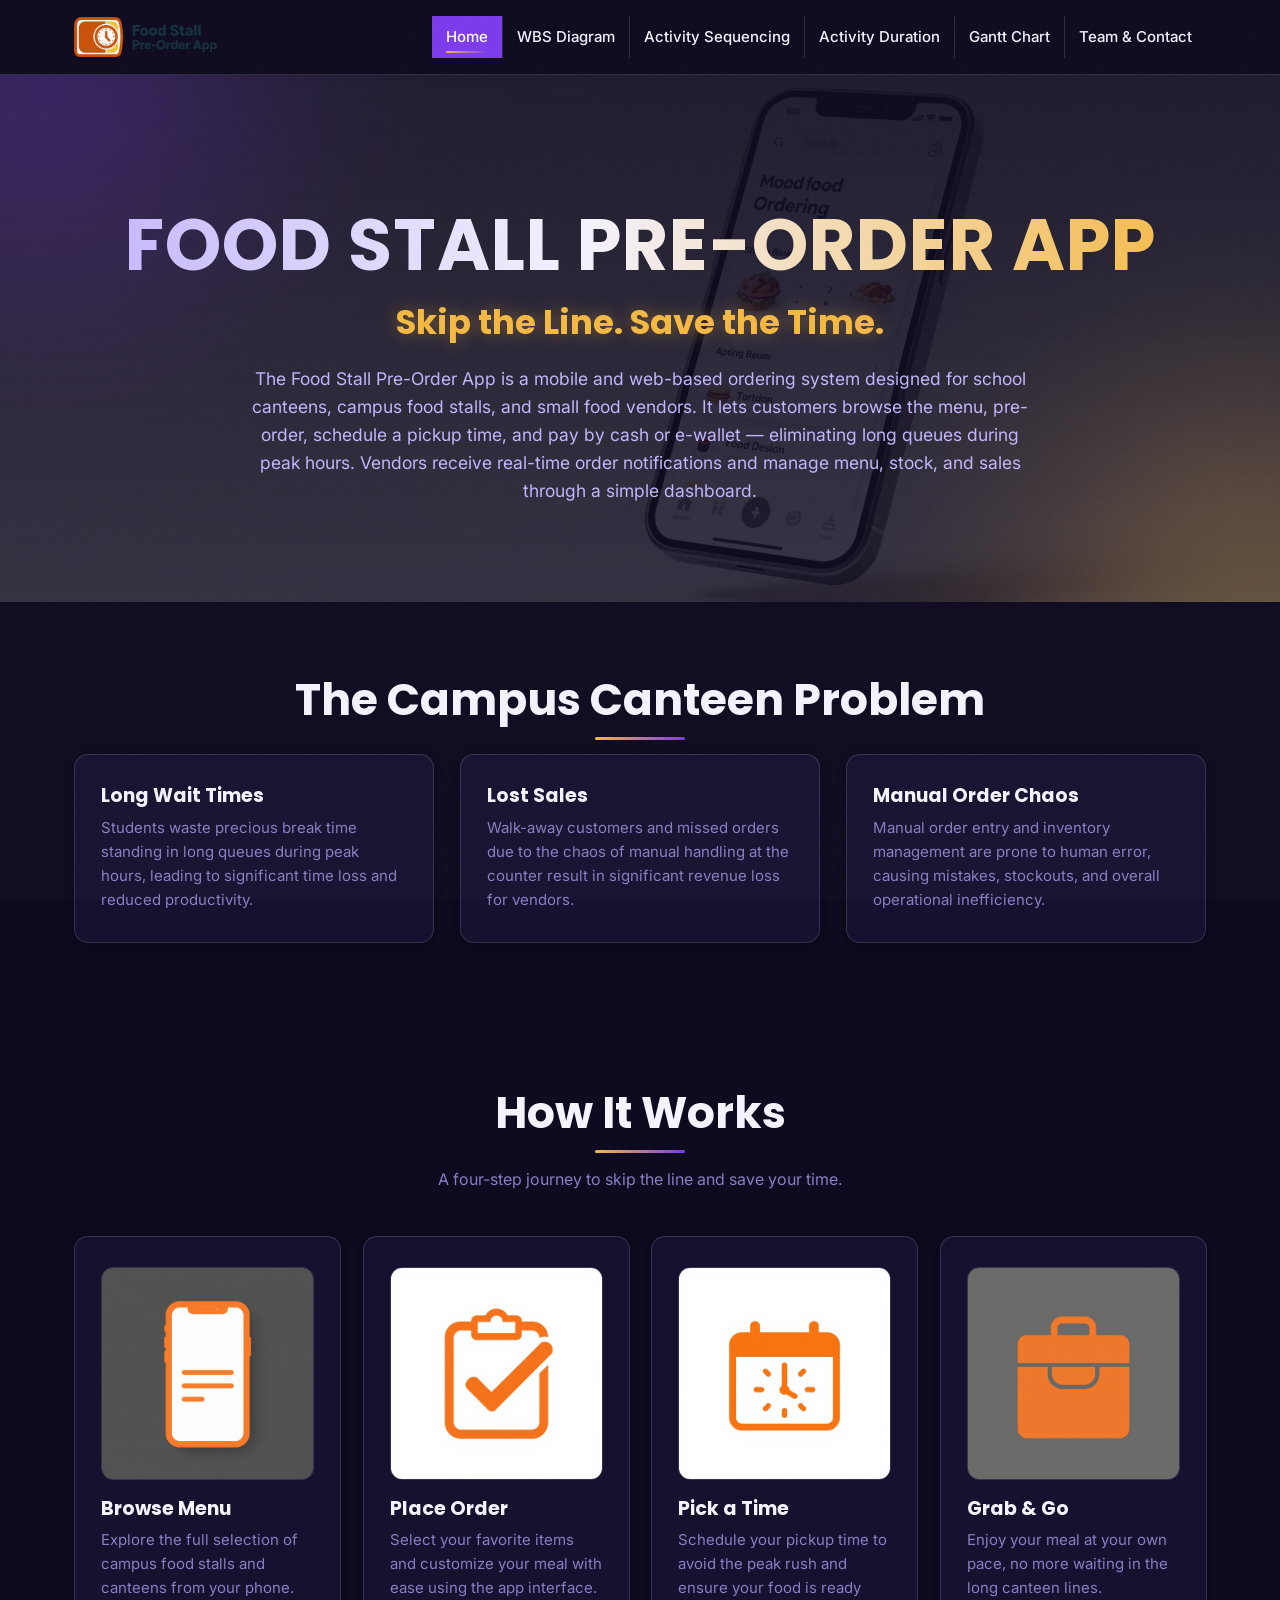
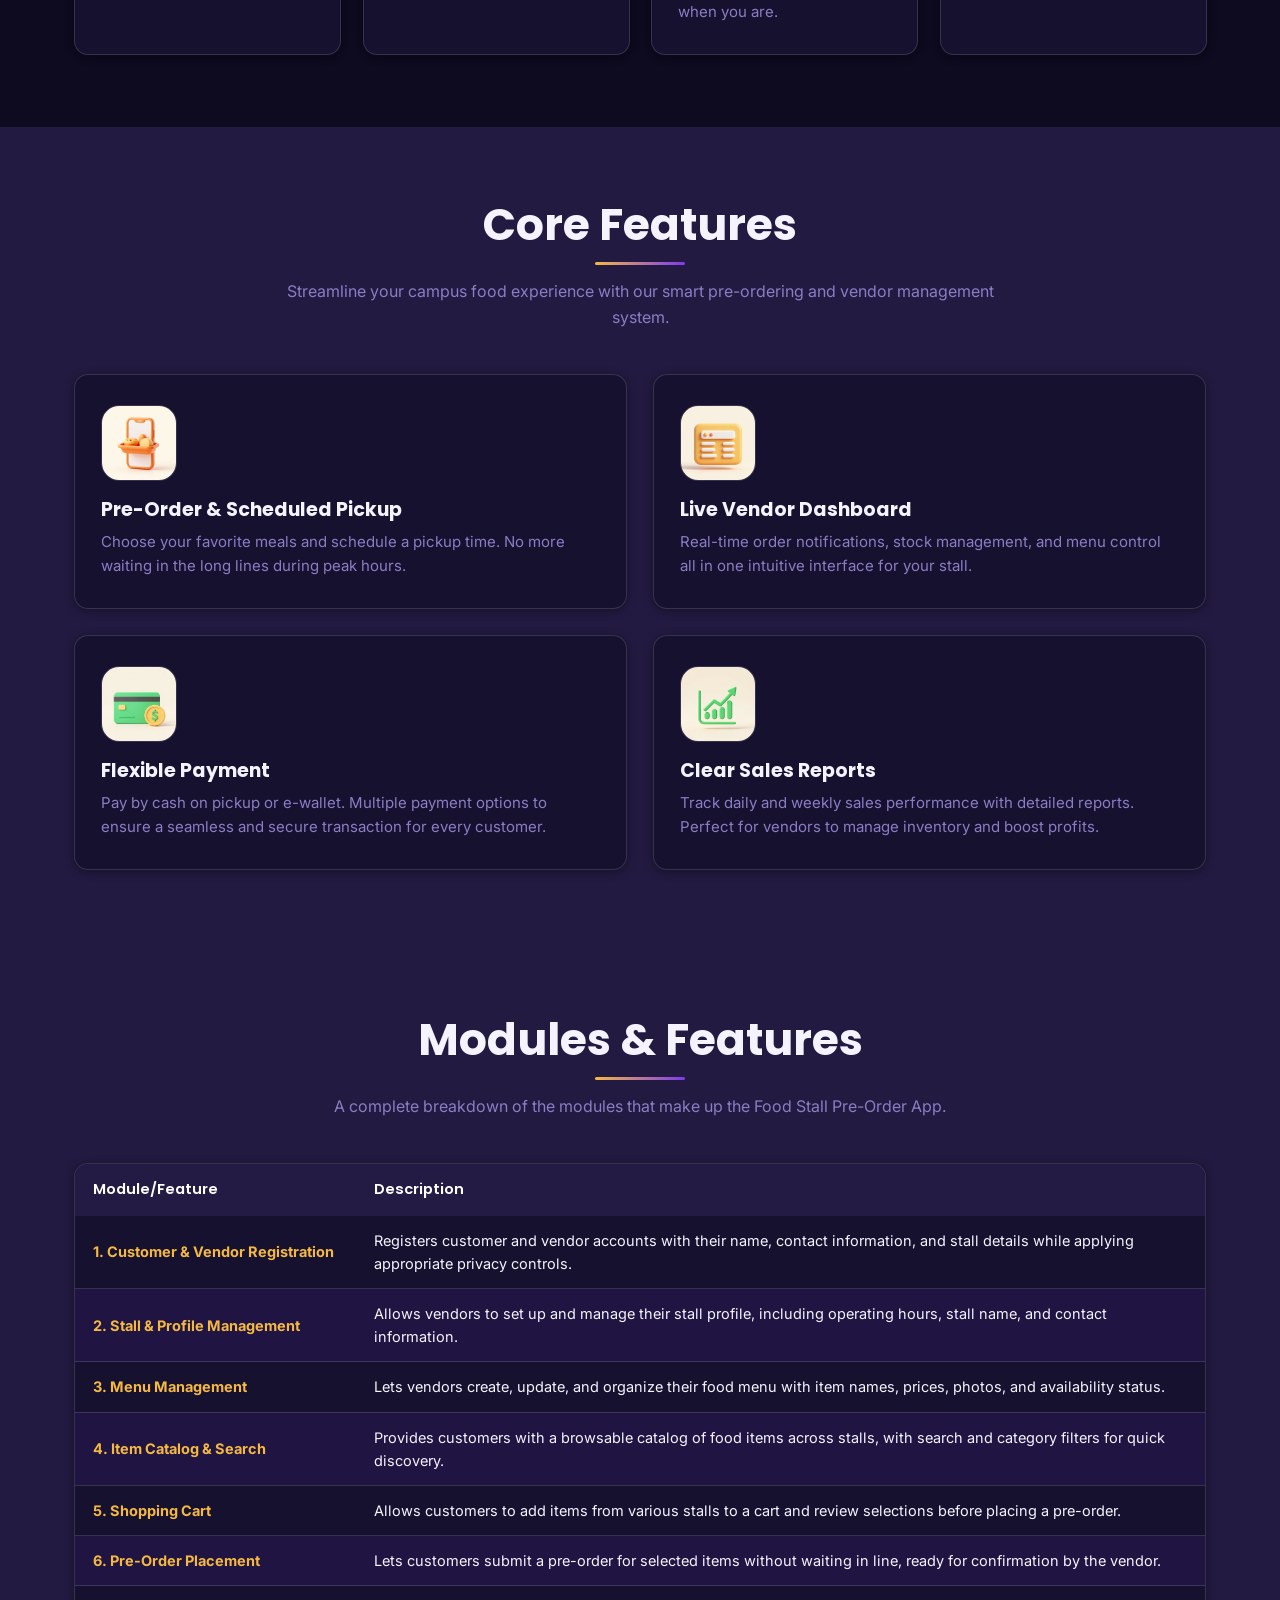
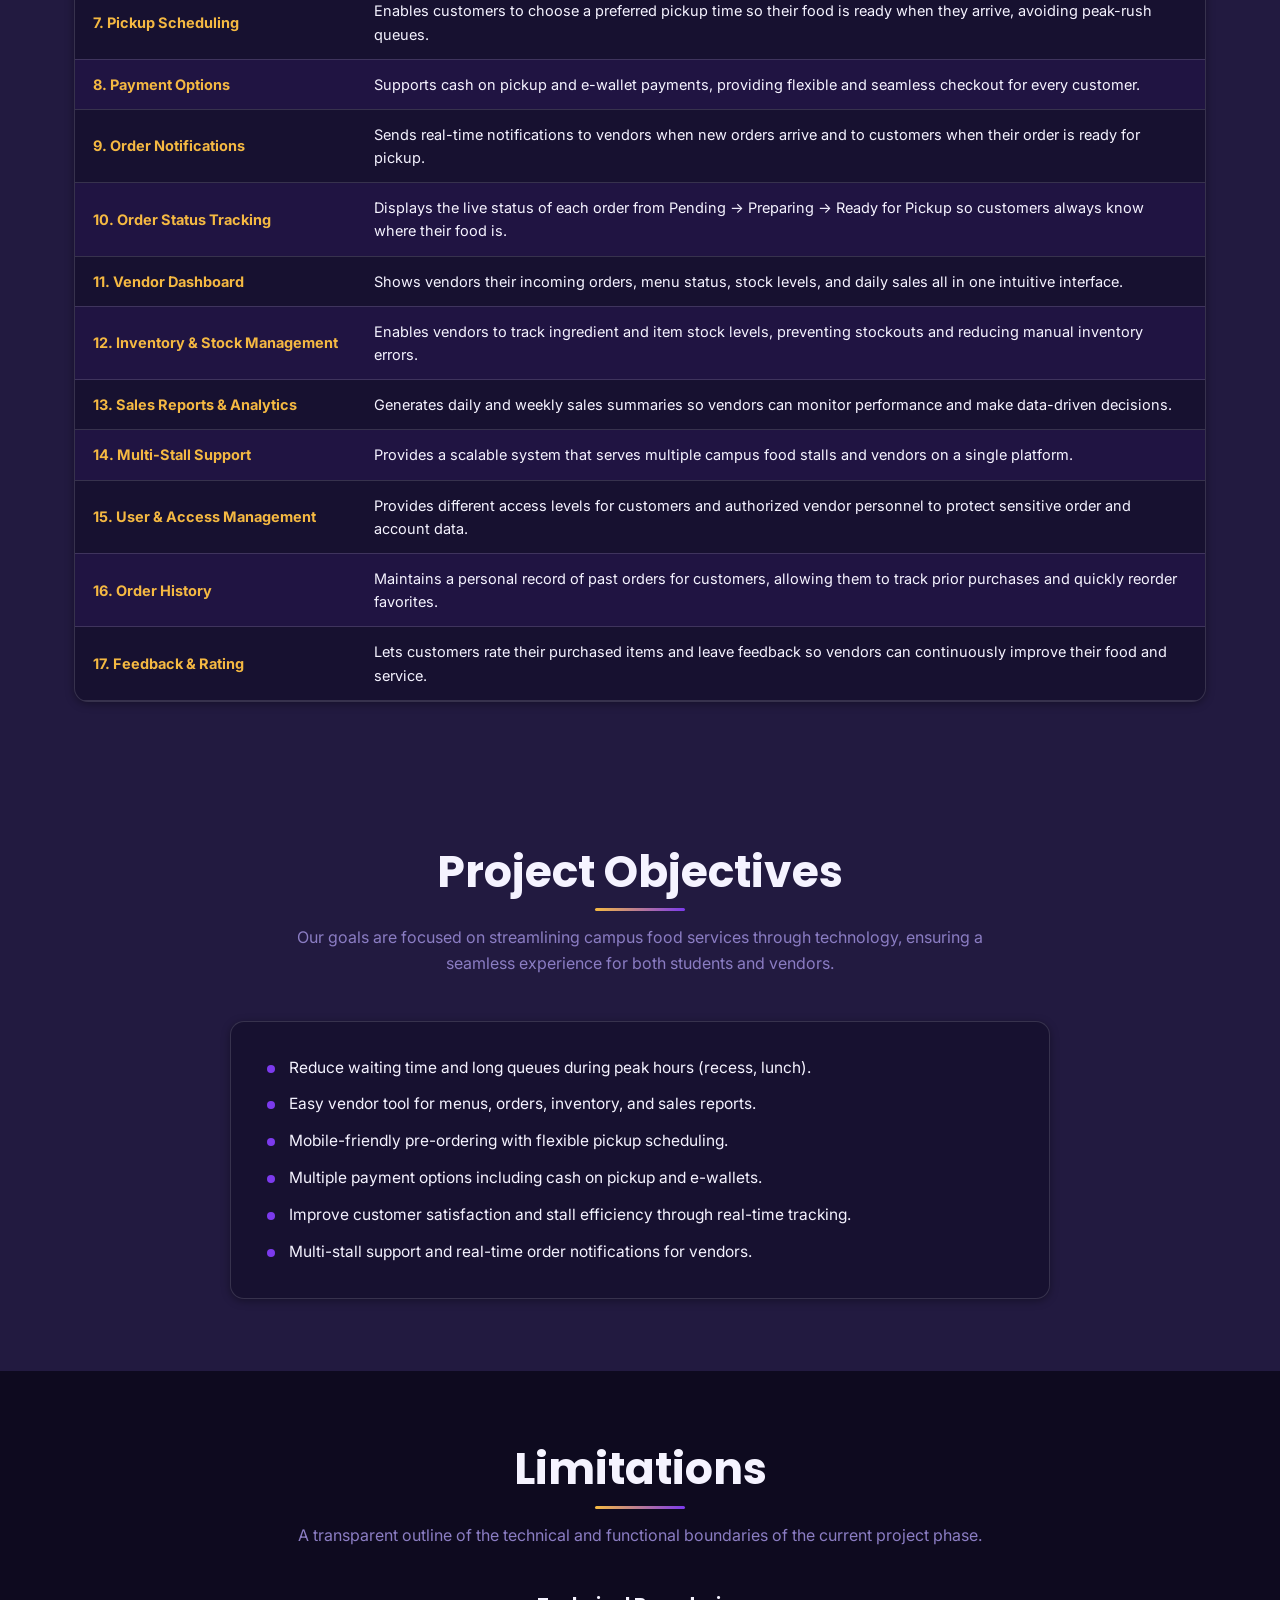
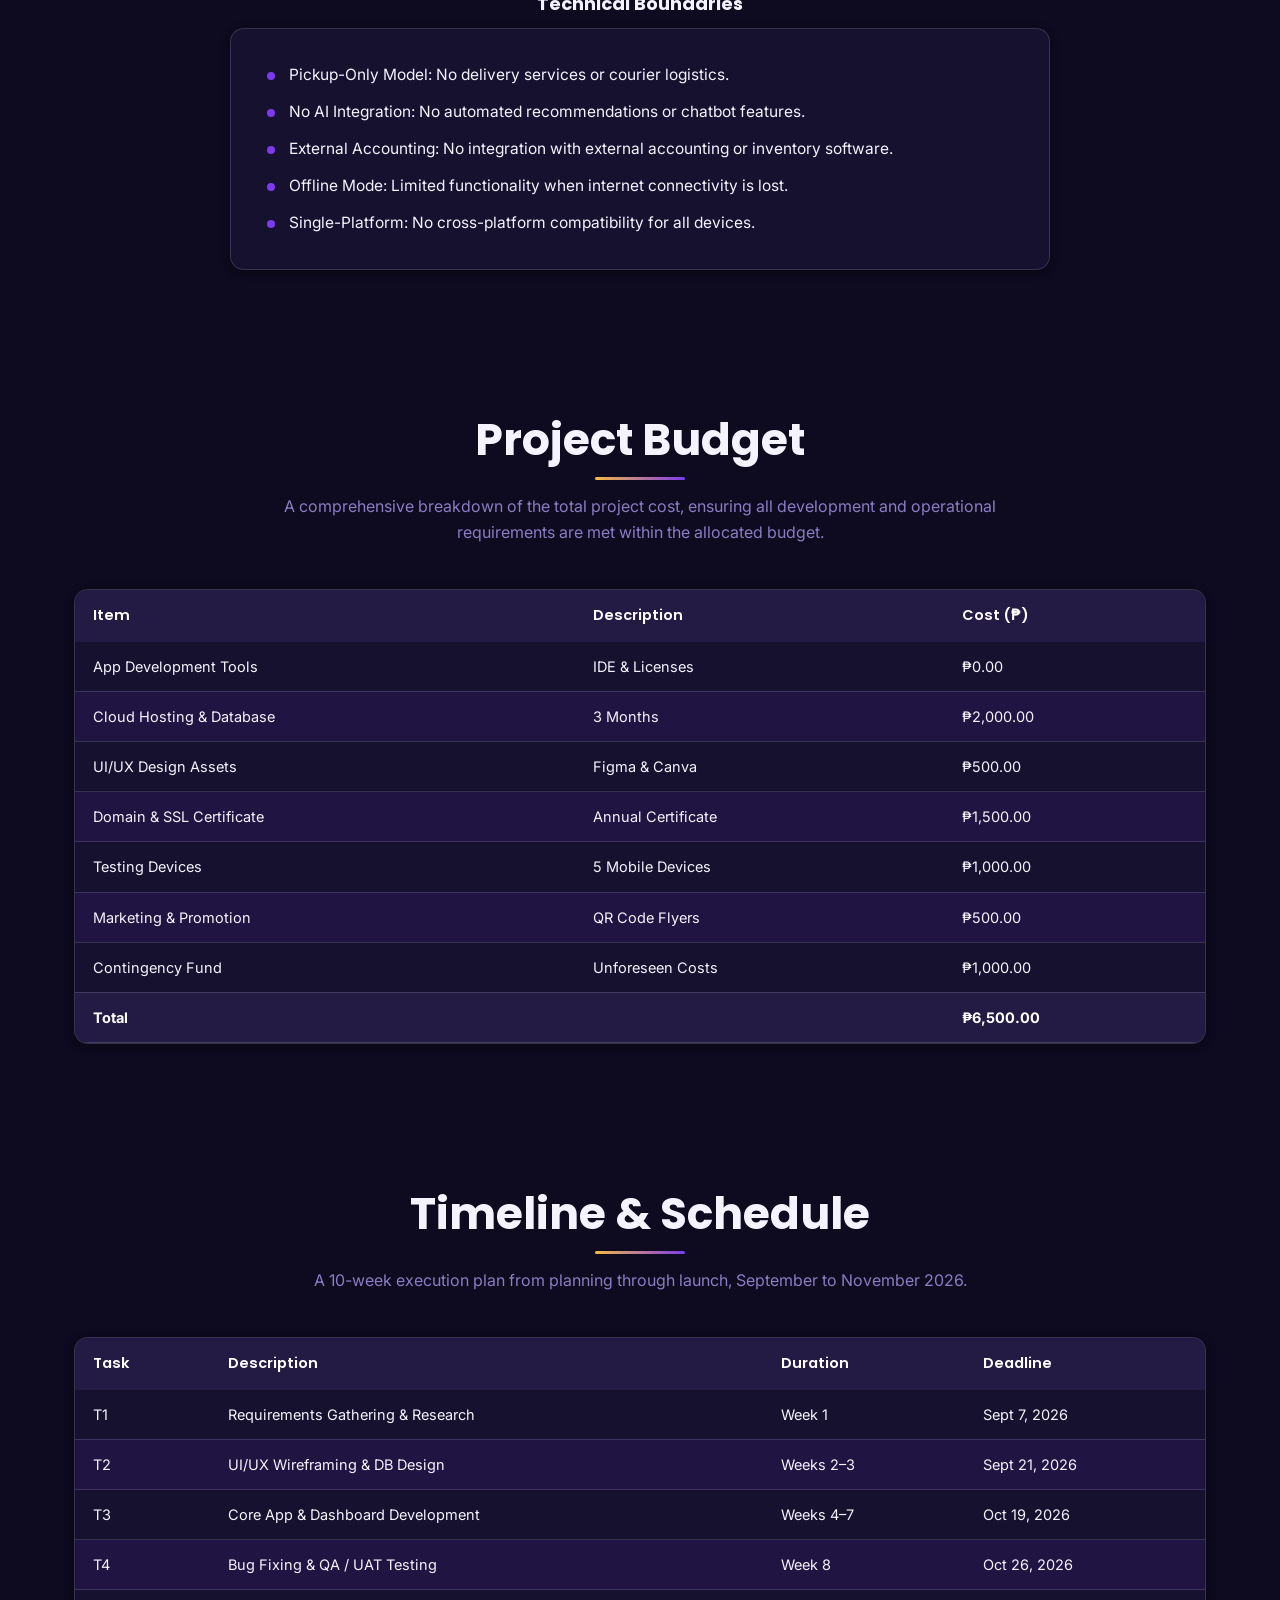
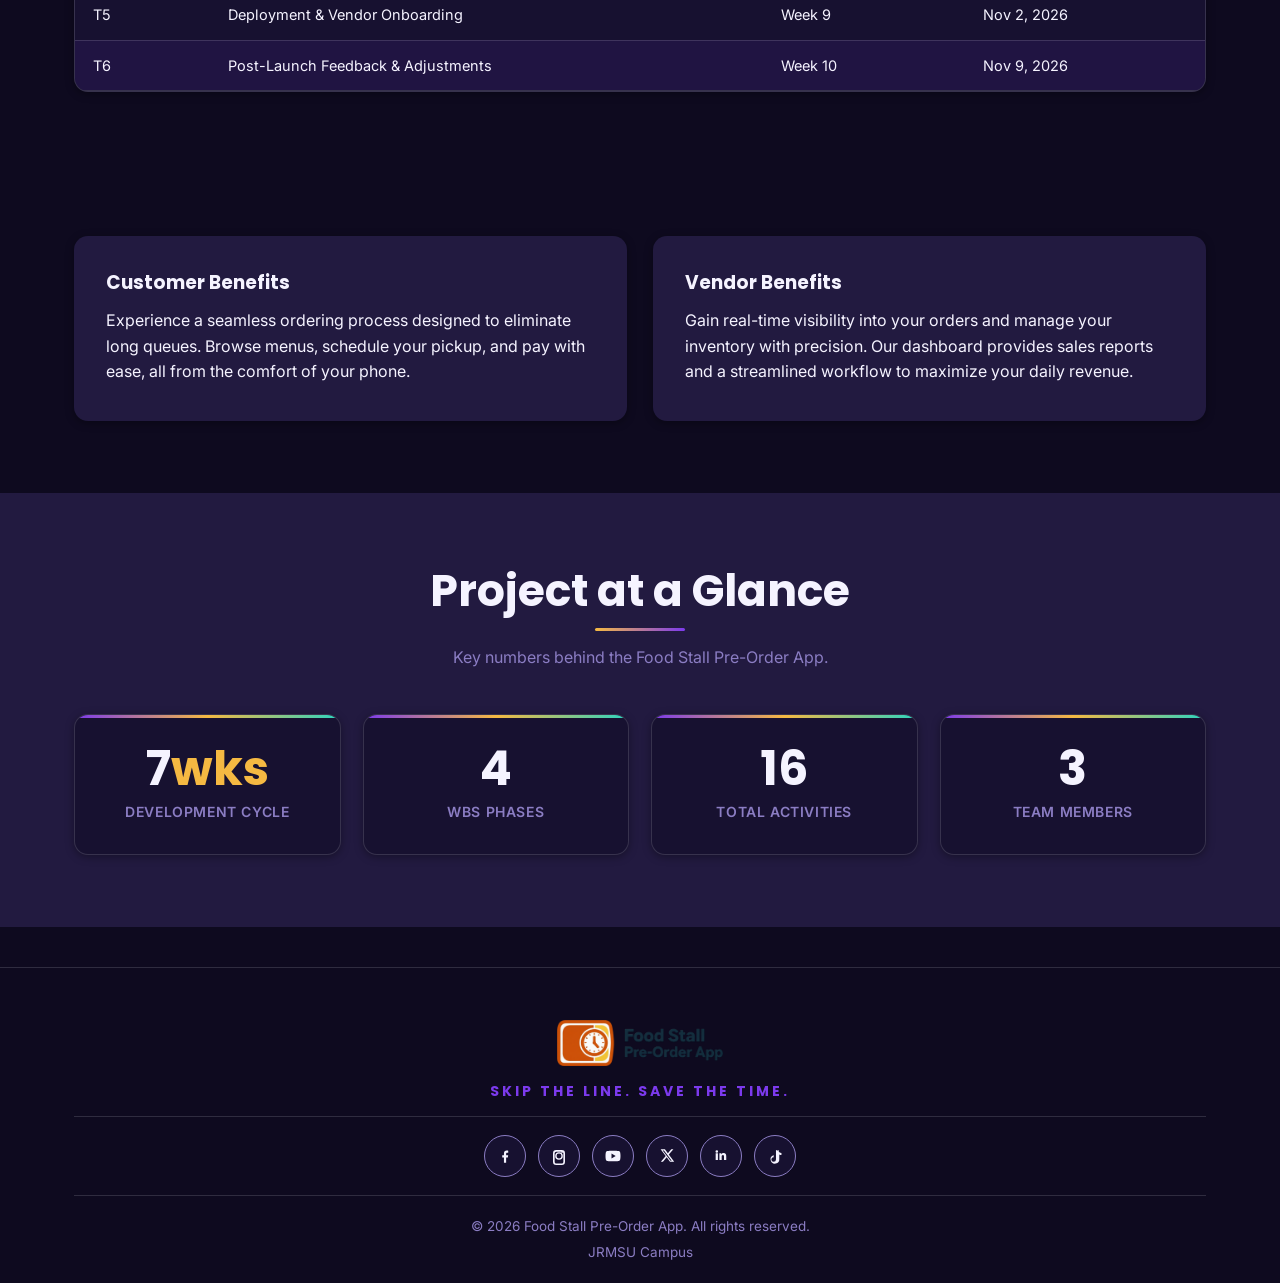
==== index.html @ ea13b5cc "Merge local and remote files" ====
<!DOCTYPE html>
<html lang="en">

<head>
  <meta charset="UTF-8" />
  <meta name="viewport" content="width=device-width, initial-scale=1.0" />
  <title>Food Stall Pre-Order App | Home</title>
  <meta name="description" content="Skip the Line. Save the Time. Campus Canteen Pre-Ordering & Management System." />
  <link rel="preconnect" href="https://fonts.googleapis.com" />
  <link rel="preconnect" href="https://fonts.gstatic.com" crossorigin />
  <link rel="stylesheet"
    href="https://fonts.googleapis.com/css2?family=Poppins:wght@600;700&family=Inter:wght@400;500;600;700&display=swap" />
  <link rel="stylesheet" href="css/style.css" />
</head>

<body data-page="home">

  <header class="site-header">
    <div class="container nav">
      <a class="brand" href="index.html">
        <img class="brand-logo" src="img/logo.png" alt="Food Stall Pre-Order App" />
      </a>
      <button class="nav-toggle" aria-label="Toggle menu" aria-expanded="false">☰</button>
      <nav class="nav-menu">
        <a href="index.html" data-nav="home">Home</a>
        <a href="wbs-diagram.html" data-nav="wbs">WBS Diagram</a>
        <a href="activity-sequencing.html" data-nav="sequencing">Activity Sequencing</a>
        <a href="activity-duration.html" data-nav="duration">Activity Duration</a>
        <a href="gantt-chart.html" data-nav="gantt">Gantt Chart</a>
        <a href="team-contact.html" data-nav="team">Team &amp; Contact</a>
      </nav>
    </div>
  </header>

  <main>
    <!-- HERO -->
    <section class="hero">
      <div class="container">
        <h1>Food Stall Pre-Order App</h1>
        <h5 class="tagline">Skip the Line. Save the Time.</h5>
        <p class="sub">
          The Food Stall Pre-Order App is a mobile and web-based ordering system designed for
          school canteens, campus food stalls, and small food vendors. It lets
          customers browse the menu, pre-order, schedule a pickup time, and pay
          by cash or e-wallet — eliminating long queues during peak hours.
          Vendors receive real-time order notifications and manage menu, stock,
          and sales through a simple dashboard.
        </p>
      </div>
    </section>

    <!-- PROBLEM -->
    <section class="section">
      <div class="container">
        <h2 class="section-title text-center">The Campus Canteen Problem</h2>
        <div class="grid-3">
          <article class="card">
            <h5>Long Wait Times</h5>
            <p>Students waste precious break time standing in long queues during peak hours, leading to significant time
              loss and reduced productivity.</p>
          </article>
          <article class="card">
            <h5>Lost Sales</h5>
            <p>Walk-away customers and missed orders due to the chaos of manual handling at the counter result in
              significant revenue loss for vendors.</p>
          </article>
          <article class="card">
            <h5>Manual Order Chaos</h5>
            <p>Manual order entry and inventory management are prone to human error, causing mistakes, stockouts, and
              overall operational inefficiency.</p>
          </article>
        </div>
      </div>
    </section>

    <!-- HOW IT WORKS -->
    <section class="section">
      <div class="container">
        <h2 class="section-title text-center">How It Works</h2>
        <p class="section-sub text-center">A four-step journey to skip the line and save your time.</p>
        <div class="grid-4">
          <article class="card">
            <img class="card-img" src="img/step-browse-menu.jpg" alt="Browse the campus menu on your phone" />
            <h5>Browse Menu</h5>
            <p>Explore the full selection of campus food stalls and canteens from your phone.</p>
          </article>
          <article class="card">
            <img class="card-img" src="img/step-place-order.jpg" alt="Place your pre-order" />
            <h5>Place Order</h5>
            <p>Select your favorite items and customize your meal with ease using the app interface.</p>
          </article>
          <article class="card">
            <img class="card-img" src="img/step-pick-time.jpg" alt="Pick a pickup time" />
            <h5>Pick a Time</h5>
            <p>Schedule your pickup time to avoid the peak rush and ensure your food is ready when you are.</p>
          </article>
          <article class="card">
            <img class="card-img" src="img/step-grab-go.jpg" alt="Grab and go" />
            <h5>Grab &amp; Go</h5>
            <p>Enjoy your meal at your own pace, no more waiting in the long canteen lines.</p>
          </article>
        </div>
      </div>
    </section>

    <!-- FEATURES -->
    <section class="section section-alt">
      <div class="container">
        <h2 class="section-title text-center">Core Features</h2>
        <p class="section-sub text-center">Streamline your campus food experience with our smart pre-ordering and vendor
          management system.</p>
        <div class="grid-2">
          <article class="card">
            <img class="feature-icon" src="img/feat-preorder.jpg" alt="Pre-order and scheduled pickup" />
            <h5>Pre-Order &amp; Scheduled Pickup</h5>
            <p>Choose your favorite meals and schedule a pickup time. No more waiting in the long lines during peak
              hours.</p>
          </article>
          <article class="card">
            <img class="feature-icon" src="img/feat-dashboard.jpg" alt="Live vendor dashboard" />
            <h5>Live Vendor Dashboard</h5>
            <p>Real-time order notifications, stock management, and menu control all in one intuitive interface for your
              stall.</p>
          </article>
          <article class="card">
            <img class="feature-icon" src="img/feat-payment.jpg" alt="Flexible payment options" />
            <h5>Flexible Payment</h5>
            <p>Pay by cash on pickup or e-wallet. Multiple payment options to ensure a seamless and secure transaction
              for every customer.</p>
          </article>
          <article class="card">
            <img class="feature-icon" src="img/feat-reports.jpg" alt="Clear sales reports" />
            <h5>Clear Sales Reports</h5>
            <p>Track daily and weekly sales performance with detailed reports. Perfect for vendors to manage inventory
              and boost profits.</p>
          </article>
        </div>
      </div>
    </section>

    <!-- MODULES & FEATURES -->
    <section class="section section-alt">
      <div class="container">
        <div class="text-center">
          <h2 class="section-title">Modules &amp; Features</h2>
          <p class="section-sub">A complete breakdown of the modules that make up the Food Stall Pre-Order App.</p>
        </div>
        <div class="table-wrap">
          <table>
            <thead>
              <tr>
                <th style="width:240px;">Module/Feature</th>
                <th>Description</th>
              </tr>
            </thead>
            <tbody>
              <tr>
                <td class="num">1. Customer &amp; Vendor Registration</td>
                <td>Registers customer and vendor accounts with their name, contact information, and stall details while
                  applying appropriate privacy controls.</td>
              </tr>
              <tr>
                <td class="num">2. Stall &amp; Profile Management</td>
                <td>Allows vendors to set up and manage their stall profile, including operating hours, stall name, and
                  contact information.</td>
              </tr>
              <tr>
                <td class="num">3. Menu Management</td>
                <td>Lets vendors create, update, and organize their food menu with item names, prices, photos, and
                  availability status.</td>
              </tr>
              <tr>
                <td class="num">4. Item Catalog &amp; Search</td>
                <td>Provides customers with a browsable catalog of food items across stalls, with search and category
                  filters for quick discovery.</td>
              </tr>
              <tr>
                <td class="num">5. Shopping Cart</td>
                <td>Allows customers to add items from various stalls to a cart and review selections before placing a
                  pre-order.</td>
              </tr>
              <tr>
                <td class="num">6. Pre-Order Placement</td>
                <td>Lets customers submit a pre-order for selected items without waiting in line, ready for confirmation
                  by the vendor.</td>
              </tr>
              <tr>
                <td class="num">7. Pickup Scheduling</td>
                <td>Enables customers to choose a preferred pickup time so their food is ready when they arrive,
                  avoiding peak-rush queues.</td>
              </tr>
              <tr>
                <td class="num">8. Payment Options</td>
                <td>Supports cash on pickup and e-wallet payments, providing flexible and seamless checkout for every
                  customer.</td>
              </tr>
              <tr>
                <td class="num">9. Order Notifications</td>
                <td>Sends real-time notifications to vendors when new orders arrive and to customers when their order is
                  ready for pickup.</td>
              </tr>
              <tr>
                <td class="num">10. Order Status Tracking</td>
                <td>Displays the live status of each order from Pending → Preparing → Ready for Pickup so customers
                  always know where their food is.</td>
              </tr>
              <tr>
                <td class="num">11. Vendor Dashboard</td>
                <td>Shows vendors their incoming orders, menu status, stock levels, and daily sales all in one intuitive
                  interface.</td>
              </tr>
              <tr>
                <td class="num">12. Inventory &amp; Stock Management</td>
                <td>Enables vendors to track ingredient and item stock levels, preventing stockouts and reducing manual
                  inventory errors.</td>
              </tr>
              <tr>
                <td class="num">13. Sales Reports &amp; Analytics</td>
                <td>Generates daily and weekly sales summaries so vendors can monitor performance and make data-driven
                  decisions.</td>
              </tr>
              <tr>
                <td class="num">14. Multi-Stall Support</td>
                <td>Provides a scalable system that serves multiple campus food stalls and vendors on a single platform.
                </td>
              </tr>
              <tr>
                <td class="num">15. User &amp; Access Management</td>
                <td>Provides different access levels for customers and authorized vendor personnel to protect sensitive
                  order and account data.</td>
              </tr>
              <tr>
                <td class="num">16. Order History</td>
                <td>Maintains a personal record of past orders for customers, allowing them to track prior purchases and
                  quickly reorder favorites.</td>
              </tr>
              <tr>
                <td class="num">17. Feedback &amp; Rating</td>
                <td>Lets customers rate their purchased items and leave feedback so vendors can continuously improve
                  their food and service.</td>
              </tr>
            </tbody>
          </table>
        </div>
      </div>
    </section>

    <!-- PROJECT OBJECTIVES -->
    <section class="section section-alt">
      <div class="container">
        <div class="text-center">
          <h2 class="section-title">Project Objectives</h2>
          <p class="section-sub">Our goals are focused on streamlining campus food services through technology, ensuring
            a seamless experience for both students and vendors.</p>
        </div>
        <div class="list-wrap">
          <div class="list-block">
            <ul>
              <li>Reduce waiting time and long queues during peak hours (recess, lunch).</li>
              <li>Easy vendor tool for menus, orders, inventory, and sales reports.</li>
              <li>Mobile-friendly pre-ordering with flexible pickup scheduling.</li>
              <li>Multiple payment options including cash on pickup and e-wallets.</li>
              <li>Improve customer satisfaction and stall efficiency through real-time tracking.</li>
              <li>Multi-stall support and real-time order notifications for vendors.</li>
            </ul>
          </div>
        </div>
      </div>
    </section>

    <!-- LIMITATIONS -->
    <section class="section">
      <div class="container text-center">
        <h2 class="section-title">Limitations</h2>
        <p class="section-sub">A transparent outline of the technical and functional boundaries of the current project
          phase.</p>
      </div>
      <div class="container">
        <h5 class="text-center section-label">Technical Boundaries</h5>
        <div class="list-wrap">
          <div class="list-block">
            <ul>
              <li>Pickup-Only Model: No delivery services or courier logistics.</li>
              <li>No AI Integration: No automated recommendations or chatbot features.</li>
              <li>External Accounting: No integration with external accounting or inventory software.</li>
              <li>Offline Mode: Limited functionality when internet connectivity is lost.</li>
              <li>Single-Platform: No cross-platform compatibility for all devices.</li>
            </ul>
          </div>
        </div>
      </div>
    </section>

    <!-- PROJECT BUDGET -->
    <section class="section">
      <div class="container">
        <div class="text-center">
          <h2 class="section-title">Project Budget</h2>
          <p class="section-sub">A comprehensive breakdown of the total project cost, ensuring all development and
            operational requirements are met within the allocated budget.</p>
        </div>
        <div class="table-wrap">
          <table>
            <thead>
              <tr>
                <th>Item</th>
                <th>Description</th>
                <th>Cost (₱)</th>
              </tr>
            </thead>
            <tbody>
              <tr>
                <td>App Development Tools</td>
                <td>IDE &amp; Licenses</td>
                <td>₱0.00</td>
              </tr>
              <tr>
                <td>Cloud Hosting &amp; Database</td>
                <td>3 Months</td>
                <td>₱2,000.00</td>
              </tr>
              <tr>
                <td>UI/UX Design Assets</td>
                <td>Figma &amp; Canva</td>
                <td>₱500.00</td>
              </tr>
              <tr>
                <td>Domain &amp; SSL Certificate</td>
                <td>Annual Certificate</td>
                <td>₱1,500.00</td>
              </tr>
              <tr>
                <td>Testing Devices</td>
                <td>5 Mobile Devices</td>
                <td>₱1,000.00</td>
              </tr>
              <tr>
                <td>Marketing &amp; Promotion</td>
                <td>QR Code Flyers</td>
                <td>₱500.00</td>
              </tr>
              <tr>
                <td>Contingency Fund</td>
                <td>Unforeseen Costs</td>
                <td>₱1,000.00</td>
              </tr>
              <tr class="total-row">
                <td>Total</td>
                <td></td>
                <td>₱6,500.00</td>
              </tr>
            </tbody>
          </table>
        </div>
      </div>
    </section>

    <!-- TIMELINE & SCHEDULE -->
    <section class="section">
      <div class="container">
        <div class="text-center">
          <h2 class="section-title">Timeline &amp; Schedule</h2>
          <p class="section-sub">A 10-week execution plan from planning through launch, September to November 2026.</p>
        </div>
        <div class="table-wrap">
          <table>
            <thead>
              <tr>
                <th>Task</th>
                <th>Description</th>
                <th>Duration</th>
                <th>Deadline</th>
              </tr>
            </thead>
            <tbody>
              <tr>
                <td>T1</td>
                <td>Requirements Gathering &amp; Research</td>
                <td>Week 1</td>
                <td>Sept 7, 2026</td>
              </tr>
              <tr>
                <td>T2</td>
                <td>UI/UX Wireframing &amp; DB Design</td>
                <td>Weeks 2–3</td>
                <td>Sept 21, 2026</td>
              </tr>
              <tr>
                <td>T3</td>
                <td>Core App &amp; Dashboard Development</td>
                <td>Weeks 4–7</td>
                <td>Oct 19, 2026</td>
              </tr>
              <tr>
                <td>T4</td>
                <td>Bug Fixing &amp; QA / UAT Testing</td>
                <td>Week 8</td>
                <td>Oct 26, 2026</td>
              </tr>
              <tr>
                <td>T5</td>
                <td>Deployment &amp; Vendor Onboarding</td>
                <td>Week 9</td>
                <td>Nov 2, 2026</td>
              </tr>
              <tr>
                <td>T6</td>
                <td>Post-Launch Feedback &amp; Adjustments</td>
                <td>Week 10</td>
                <td>Nov 9, 2026</td>
              </tr>
            </tbody>
          </table>
        </div>
      </div>
    </section>

    <!-- BENEFITS -->
    <section class="section">
      <div class="container">
        <div class="grid-2">
          <div class="benefit-box">
            <h3>Customer Benefits</h3>
            <p>Experience a seamless ordering process designed to eliminate long queues. Browse menus, schedule your
              pickup, and pay with ease, all from the comfort of your phone.</p>
          </div>
          <div class="benefit-box">
            <h3>Vendor Benefits</h3>
            <p>Gain real-time visibility into your orders and manage your inventory with precision. Our dashboard
              provides sales reports and a streamlined workflow to maximize your daily revenue.</p>
          </div>
        </div>
      </div>
    </section>

    <!-- STATS -->
    <section class="section section-alt">
      <div class="container">
        <div class="text-center">
          <h2 class="section-title">Project at a Glance</h2>
          <p class="section-sub">Key numbers behind the Food Stall Pre-Order App.</p>
        </div>
        <div class="stats-grid">
          <div class="stat-card">
            <div class="stat-num" data-count="10" data-suffix="wks">0</div>
            <div class="stat-lbl">Development Cycle</div>
          </div>
          <div class="stat-card">
            <div class="stat-num" data-count="6" data-suffix="">0</div>
            <div class="stat-lbl">WBS Phases</div>
          </div>
          <div class="stat-card">
            <div class="stat-num" data-count="24" data-suffix="">0</div>
            <div class="stat-lbl">Total Activities</div>
          </div>
          <div class="stat-card">
            <div class="stat-num" data-count="5" data-suffix="">0</div>
            <div class="stat-lbl">Team Members</div>
          </div>
        </div>
      </div>
    </section>

  </main>

  <footer class="site-footer">
    <div class="container">
      <div class="footer-brand">
        <a class="brand" href="index.html" id="footer-app-link">
          <img class="brand-logo" src="img/logo.png" alt="Food Stall Pre-Order App" />
        </a>
      </div>
      <p class="footer-tagline">Skip the Line. Save the Time.</p>
      <div class="footer-bottom">
        <span>© <span id="year">2026</span> Food Stall Pre-Order App. All rights reserved.</span>
        <span>JRMSU Campus</span>
      </div>
    </div>
  </footer>

  <script src="js/main.js"></script>
</body>

</html>
---- css/style.css ----
/* ============================================================
   Food Stall Pre-Order App — Website Stylesheet
   Dark violet theme: deep purple-black bg · violet primary
   · gold accent · teal secondary · lavender tints
   Fonts: Poppins (headings) + Inter (body)
   ============================================================ */

:root {
  --bg: #0e0a1f;           /* deep purple-black base */
  --bg-2: #1c1536;         /* lighter purple panel / hover */
  --shade-1: #221a40;      /* section-alt / supporting panel */
  --shade-2: #8b7dc3;      /* muted lavender text */
  --ink: #c4b5fd;          /* secondary lavender text */
  --charcoal: #f5f3ff;     /* primary off-white text */
  --blue: #7c3aed;         /* violet primary / links / accents */
  --orange: #f5b942;       /* gold accent (CTAs / highlights) */
  --teal: #2dd4bf;         /* secondary accent (links / icons) */
  --white: #171130;        /* card / panel background */
  --line: rgba(245, 243, 255, 0.14);
  --shadow-sm: 0 2px 8px rgba(0, 0, 0, 0.35);
  --shadow: 0 12px 28px rgba(0, 0, 0, 0.5);
  --radius: 14px;
  --font-display: "Poppins", "Helvetica Neue", Helvetica, Arial, sans-serif;
  --font-body: "Inter", "Helvetica Neue", Helvetica, Arial, sans-serif;
}

* { box-sizing: border-box; margin: 0; padding: 0; }

html { scroll-behavior: smooth; }

body {
  font-family: var(--font-body);
  background: var(--bg);
  color: var(--ink);
  line-height: 1.6;
  font-size: 16px;
  -webkit-font-smoothing: antialiased;
}

a { text-decoration: none; color: inherit; }
ul { list-style: none; }
img { max-width: 100%; display: block; }

h1, h2, h3, h4, h5, h6 {
  font-family: var(--font-display);
  color: var(--charcoal);
  line-height: 1.2;
  font-weight: 700;
}
h5 { font-size: 18px; margin-bottom: 8px; }

.container { width: 100%; max-width: 1180px; margin: 0 auto; padding: 0 24px; }
.section { padding: 72px 0; }
.section-alt { background: var(--shade-1); }
.text-center { text-align: center; }

.overline {
  display: inline-block;
  font-size: 13px;
  font-weight: 700;
  letter-spacing: 2.5px;
  text-transform: uppercase;
  color: var(--blue);
  margin-bottom: 10px;
}

.section-title { font-size: clamp(30px, 4vw, 44px); margin-bottom: 14px; }
.section-sub { color: var(--shade-2); max-width: 720px; margin: 0 auto 44px; }

/* ============ BUTTONS ============ */
.btn {
  display: inline-block;
  padding: 13px 30px;
  border-radius: 999px;
  font-weight: 600;
  font-size: 15px;
  font-family: var(--font-body);
  background: var(--blue);
  color: #fff;
  box-shadow: 0 6px 18px rgba(124, 58, 237, 0.4);
  transition: transform 0.2s ease, box-shadow 0.2s ease, background 0.2s ease;
  cursor: pointer;
  border: none;
}
.btn:hover { transform: translateY(-2px); background: #5b21b6; }

/* ============ HEADER / NAV ============ */
.site-header {
  position: sticky;
  top: 0;
  z-index: 100;
  background: rgba(14, 10, 31, 0.92);
  backdrop-filter: blur(8px);
  border-bottom: 1px solid var(--line);
}

.nav { display: flex; align-items: center; justify-content: space-between; height: 74px; }

.brand { display: flex; align-items: center; gap: 10px; }

.brand-logo { height: 40px; width: auto; }

.nav-menu { display: flex; align-items: center; gap: 0; }
.nav-menu a {
  font-size: 15px; font-weight: 500; color: var(--charcoal);
  padding: 9px 14px;
  transition: background 0.2s ease, color 0.2s ease;
  white-space: nowrap;
}
.nav-menu a + a { border-left: 1px solid var(--line); }
.nav-menu a:hover { background: var(--bg-2); color: var(--charcoal); }
.nav-menu a.active { background: var(--blue); color: #fff; }

.nav-toggle {
  display: none; background: none; border: 1px solid var(--line);
  border-radius: 10px; width: 44px; height: 40px; cursor: pointer;
  font-size: 20px; color: var(--charcoal);
}

@media (max-width: 940px) {
  .nav-toggle { display: block; }
  .nav-menu {
    position: absolute; top: 74px; left: 0; right: 0;
    background: var(--bg); flex-direction: column; align-items: stretch;
    padding: 12px 20px 20px; border-bottom: 1px solid var(--line);
    box-shadow: 0 20px 30px rgba(0, 0, 0, 0.5);
    transform: translateY(-140%); opacity: 0; pointer-events: none;
    transition: transform 0.25s ease, opacity 0.25s ease;
  }
  .nav-menu.open { transform: translateY(0); opacity: 1; pointer-events: auto; }
  .nav-menu a { padding: 12px 14px; }
  .nav-menu a + a { border-left: none; }
}

/* ============ HERO (Home) ============ */
.hero {
  position: relative;
  padding: 120px 0 104px;
  text-align: center;
  background:
    linear-gradient(180deg, rgba(14, 10, 31, 0.93) 0%, rgba(14, 10, 31, 0.84) 100%),
    url("../img/hero.jpg") center / cover no-repeat;
}
.hero h1 {
  font-size: clamp(40px, 6.5vw, 72px);
  color: var(--charcoal);
  letter-spacing: 1px;
  margin-bottom: 14px;
  text-transform: uppercase;
}
.hero .tagline {
  font-family: var(--font-display);
  font-size: clamp(22px, 3.2vw, 34px);
  font-weight: 700;
  color: var(--orange);
  margin-bottom: 22px;
}
.hero p.sub {
  color: var(--ink);
  font-size: 17.5px;
  max-width: 780px;
  margin: 0 auto;
}
.hero-eyebrow {
  display: inline-block;
  font-size: 13.5px; font-weight: 600; letter-spacing: 2px; text-transform: uppercase;
  color: var(--orange);
  margin-bottom: 18px;
}

/* ============ CARDS / GRIDS ============ */
.grid-2 { display: grid; grid-template-columns: repeat(2, 1fr); gap: 26px; }
.grid-3 { display: grid; grid-template-columns: repeat(3, 1fr); gap: 26px; }
.grid-4 { display: grid; grid-template-columns: repeat(4, 1fr); gap: 22px; }

@media (max-width: 880px) { .grid-3, .grid-4 { grid-template-columns: repeat(2, 1fr); } }
@media (max-width: 560px) { .grid-2, .grid-3, .grid-4 { grid-template-columns: 1fr; } }

.card {
  background: var(--white);
  border: 1px solid var(--line);
  border-radius: var(--radius);
  padding: 30px 26px;
  box-shadow: var(--shadow-sm);
  transition: transform 0.2s ease, box-shadow 0.2s ease;
}
.card:hover { transform: translateY(-4px); box-shadow: var(--shadow); }
.card h3, .card h5 { font-size: 19px; margin-bottom: 8px; }
.card p { color: var(--shade-2); font-size: 15px; }

.card-img {
  width: 100%;
  aspect-ratio: 1 / 1;
  object-fit: cover;
  border-radius: 12px;
  margin-bottom: 18px;
  border: 1px solid var(--line);
}

.feature-icon {
  width: 76px; height: 76px;
  object-fit: cover;
  border-radius: 18px;
  margin-bottom: 18px;
  border: 1px solid var(--line);
}

.card-list li { padding: 4px 0; color: var(--ink); font-size: 14.5px; }

.benefit-box {
  background: var(--shade-1);
  border-radius: var(--radius);
  padding: 36px 32px;
  box-shadow: var(--shadow-sm);
}
.benefit-box h3 { margin-bottom: 14px; }
.benefit-box p { color: var(--charcoal); font-size: 16px; }

/* ============ VIOLET TIMELINE STRIP (Home) ============ */
.strip {
  background: linear-gradient(90deg, #5b21b6 0%, #7c3aed 55%, #9333ea 100%);
  color: var(--charcoal);
  padding: 64px 0;
  text-align: center;
}
.strip h4 {
  color: var(--charcoal);
  font-size: clamp(24px, 3.4vw, 34px);
  margin-bottom: 12px;
}
.strip p { color: rgba(245, 243, 255, 0.85); font-size: 17px; max-width: 640px; margin: 0 auto; }

/* ============ PAGE HERO (inner pages) ============ */
.page-hero { padding: 72px 0 64px; text-align: center; border-bottom: 1px solid var(--line); }
.page-hero h1 { font-size: clamp(32px, 5vw, 52px); color: var(--charcoal); margin-bottom: 10px; }
.page-hero .crumbs { color: var(--shade-2); font-size: 14px; letter-spacing: 0.5px; }
.page-hero .crumbs span { color: var(--blue); }

/* ============ TABLES ============ */
.table-wrap {
  overflow-x: auto; border-radius: var(--radius);
  background: var(--white); border: 1px solid var(--line);
  box-shadow: var(--shadow-sm);
}
.table-wrap table { width: 100%; min-width: 720px; border-collapse: collapse; background: transparent; font-size: 14.5px; }
.table-wrap th {
  background: #241b45; color: #fff; font-family: var(--font-display);
  font-weight: 600; text-align: left; padding: 14px 18px; white-space: nowrap;
}
.table-wrap td { padding: 13px 18px; border-bottom: 1px solid var(--line); color: var(--charcoal); }
.table-wrap tbody tr:nth-child(even) { background: rgba(124, 58, 237, 0.09); }
.table-wrap tbody tr:hover { background: var(--bg-2); }
.table-wrap .num { font-weight: 700; color: var(--orange); white-space: nowrap; }
tr.total-row td { background: #241b45; color: #fff; font-weight: 700; }

/* ============ DIAGRAM PAGES ============ */
.diagram-frame {
  background: var(--white); border: 1px solid var(--line); border-radius: var(--radius);
  padding: 20px; box-shadow: var(--shadow-sm); margin-bottom: 26px;
}
.diagram-frame img { width: 100%; height: auto; border-radius: 8px; }
.caption { color: var(--shade-2); font-size: 14px; text-align: center; font-style: italic; margin-top: 6px; }

/* ============ WBS (6-column text grid, per reference) ============ */
.wbs-title-block { text-align: center; margin-bottom: 40px; }
.wbs-title-block .eyebrow {
  display: inline-block;
  font-size: 13.5px; font-weight: 600; letter-spacing: 2.5px; text-transform: uppercase;
  color: var(--orange);
  margin-bottom: 10px;
}
.wbs-title-block .sub { color: var(--shade-2); font-size: 16px; margin-bottom: 10px; }
.wbs-title-block h2 { font-size: clamp(26px, 3.4vw, 40px); }

.wbs-grid {
  display: grid;
  grid-template-columns: repeat(6, 1fr);
  border: 1px solid var(--line);
  border-radius: var(--radius);
  overflow: hidden;
  background: var(--white);
  box-shadow: var(--shadow-sm);
}
.wbs-col {
  padding: 26px 18px;
  border-right: 1px solid var(--line);
  background: var(--white);
}
.wbs-col:last-child { border-right: none; }
.wbs-num {
  font-family: var(--font-display);
  font-weight: 700;
  font-size: 30px;
  line-height: 1;
  color: var(--orange);
  margin-bottom: 10px;
}
.wbs-col h6 {
  font-family: var(--font-display);
  font-size: 15px;
  font-weight: 700;
  color: var(--charcoal);
  margin-bottom: 12px;
  line-height: 1.35;
  min-height: 2.7em;
}
.wbs-col ul li {
  position: relative;
  font-size: 13px;
  color: var(--ink);
  padding: 5px 0 5px 16px;
  line-height: 1.45;
}
.wbs-col ul li::before {
  content: "";
  position: absolute;
  left: 0; top: 12px;
  width: 6px; height: 6px;
  border-radius: 50%;
  background: var(--blue);
}
@media (max-width: 1024px) { .wbs-grid { grid-template-columns: repeat(3, 1fr); } }
@media (max-width: 640px) {
  .wbs-grid { grid-template-columns: 1fr; }
  .wbs-col { border-right: none; border-bottom: 1px solid var(--line); }
  .wbs-col:last-child { border-bottom: none; }
  .wbs-col h6 { min-height: 0; }
}

/* ============================================================
   WBS Diagram page — matches live Wix reference (navy hero
   banner + rainbow columns + gray ladder lines, Roboto)
   ============================================================ */
body[data-page="wbs"] { background: var(--bg); }

.wbs-hero {
  background: #001f3f; color: #ffffff;
  max-width: 560px; margin: 0 auto;
  border-radius: 14px; padding: 36px 28px 32px;
  text-align: center; font-family: "Roboto", Arial, sans-serif;
}
.wbs-hero .kicker, .wbs-hero h2 {
  display: block; font-size: 12px; font-weight: 700;
  letter-spacing: 0.1em; text-transform: uppercase;
  color: #a0aec0; margin: 0;
}
.wbs-hero .main-title {
  font-size: clamp(17px, 2.6vw, 22px); font-weight: 700;
  color: #ffffff; margin: 8px 0; line-height: 1.25;
}
.wbs-hero h2 { margin-top: 4px; }

.wbs-ladder {
  display: flex; flex-direction: column; align-items: center;
  gap: 13px; margin: 22px 0 20px; padding: 0 12px;
}
.ladder-line { display: block; height: 1px; background: #d1d5db; }
.ladder-line.c { width: 120px; }
.ladder-line.w { width: 87%; }
.ladder-cols {
  display: grid; grid-template-columns: repeat(6, 1fr);
  gap: 12px; width: 100%; max-width: 1180px;
}
.ladder-cols span { height: 1px; background: #d1d5db; justify-self: center; width: 62px; }

.wbs-cols {
  display: grid; grid-template-columns: repeat(6, 1fr);
  gap: 14px; max-width: 1180px; margin: 0 auto; align-items: start;
}
.wbs-colx { display: flex; flex-direction: column; gap: 10px; min-width: 0; }

.wbs-col-head {
  border-radius: 10px; padding: 16px 10px 14px;
  text-align: center; color: #ffffff;
  font-family: "Roboto", Arial, sans-serif;
}
.wbs-col-head .wbs-num {
  font-size: 15px; font-weight: 700; letter-spacing: 0.5px;
  opacity: 0.92; line-height: 1.2;
}
.wbs-col-head h6 {
  font-family: "Roboto", Arial, sans-serif;
  font-size: 14px; font-weight: 700; line-height: 1.25; margin: 5px 0 0;
}
.wbs-col-item {
  font-family: "Roboto", Arial, sans-serif;
  font-size: 13px; font-weight: 500; line-height: 1.35;
  color: #2b6cb0; text-align: center;
  padding: 11px 9px; border-radius: 10px;
}

.wbs-colx.c1 .wbs-col-head { background: #4169e1; } .wbs-colx.c1 .wbs-col-item { background: #ebf8ff; }
.wbs-colx.c2 .wbs-col-head { background: #2e8b57; } .wbs-colx.c2 .wbs-col-item { background: #f0fff4; }
.wbs-colx.c3 .wbs-col-head { background: #d2691e; } .wbs-colx.c3 .wbs-col-item { background: #fffaf0; }
.wbs-colx.c4 .wbs-col-head { background: #dc143c; } .wbs-colx.c4 .wbs-col-item { background: #fff5f5; }
.wbs-colx.c5 .wbs-col-head { background: #8a2be2; } .wbs-colx.c5 .wbs-col-item { background: #faf5ff; }
.wbs-colx.c6 .wbs-col-head { background: #008080; } .wbs-colx.c6 .wbs-col-item { background: #e6fffa; }

@media (max-width: 1024px) {
  .wbs-cols, .ladder-cols { grid-template-columns: repeat(3, 1fr); }
}
@media (max-width: 640px) {
  .wbs-cols { grid-template-columns: 1fr; }
  .ladder-cols { display: none; }
  .wbs-hero { max-width: 100%; }
}

/* Content list block (Wix bulleted text lists) */
.list-block {
  background: var(--white); border: 1px solid var(--line);
  border-radius: var(--radius); padding: 28px 34px;
  box-shadow: var(--shadow-sm);
}
.list-block h5 { color: var(--charcoal); font-size: 17px; margin-bottom: 14px; }
.list-block ul li {
  padding: 6px 0; padding-left: 24px; position: relative;
  color: var(--charcoal); font-size: 15.5px;
}
.list-block ul li::before { content: ""; position: absolute; left: 2px; top: 15px; width: 8px; height: 8px; border-radius: 50%; background: var(--blue); }
.list-wrap { max-width: 820px; margin: 0 auto; }

.section-label { font-size: 18px; margin-bottom: 14px; }

/* Activity Sequencing diagram (vertical, matches the 6-phase WBS color scheme) */
body[data-page="sequencing"] .section,
body[data-page="sequencing"] .section-alt { background: var(--white); }
.as-diagram {
  max-width: 620px; margin: 0 auto; display: flex;
  flex-direction: column; align-items: center; gap: 24px;
  font-family: 'Roboto', var(--font-body), sans-serif;
}
.as-node {
  min-width: 190px; padding: 13px 36px; border-radius: 999px;
  background: #241b45; color: var(--charcoal);
  font-family: 'Roboto', var(--font-display), sans-serif;
  font-weight: 700; font-size: 15px; letter-spacing: 3px;
  text-transform: uppercase; text-align: center;
  border: 1px solid rgba(245, 243, 255, 0.25);
  box-shadow: var(--shadow-sm);
}
.as-arrow { position: relative; width: 3px; height: 42px; background: var(--shade-2); }
.as-arrow::after {
  content: ""; position: absolute; left: 50%; top: 100%;
  transform: translateX(-50%);
  border: 8px solid transparent; border-top-color: var(--shade-2); border-bottom: 0;
}
.as-card {
  width: 100%; background: var(--white);
  border: 1px solid var(--line); border-radius: 16px;
  box-shadow: var(--shadow-sm); overflow: hidden;
}
.as-card-head {
  display: flex; align-items: center; gap: 16px;
  padding: 18px 22px;
}
.as-num {
  display: grid; place-items: center; width: 48px; height: 48px; flex-shrink: 0;
  border-radius: 12px; background: rgba(255, 255, 255, 0.20);
  border: 1px solid rgba(255, 255, 255, 0.40);
  font-weight: 700; font-size: 17px; color: #fff;
}
.as-card-head h3 {
  margin: 0; color: #fff;
  font-size: 19px; font-weight: 700; letter-spacing: 0.2px; line-height: 1.25;
}
.as-tasks { display: flex; flex-direction: column; gap: 10px; padding: 16px 18px 20px; }
.as-task {
  padding: 12px 16px; border-radius: 10px;
  font-size: 15px; font-weight: 500; color: #14102b;
  border: 1px solid rgba(0, 0, 0, 0.05);
}
.as-card.c1 .as-card-head { background: #4169e1; }
.as-card.c1 .as-task { background: #ebf8ff; border-color: #c9e3ff; }
.as-card.c2 .as-card-head { background: #2e8b57; }
.as-card.c2 .as-task { background: #f0fff4; border-color: #ccefdb; }
.as-card.c3 .as-card-head { background: #d2691e; }
.as-card.c3 .as-task { background: #fffaf0; border-color: #fbe4c8; }
.as-card.c4 .as-card-head { background: #dc143c; }
.as-card.c4 .as-task { background: #fff5f5; border-color: #f9d3da; }
.as-card.c5 .as-card-head { background: #8a2be2; }
.as-card.c5 .as-task { background: #faf5ff; border-color: #e6d8f9; }
.as-card.c6 .as-card-head { background: #008080; }
.as-card.c6 .as-task { background: #e6fffa; border-color: #c4f0e6; }
@media (max-width: 640px) {
  .as-diagram { gap: 18px; }
  .as-card-head { flex-direction: column; text-align: center; gap: 10px; }
  .as-card-head h3 { font-size: 17px; }
  .as-task { font-size: 14px; }
}

.subsource {
  background: var(--white); border: 1px solid var(--line);
  border-radius: var(--radius); padding: 26px 30px;
}
.subsource h3 { font-size: 18px; margin-bottom: 12px; color: var(--blue); }
.subsource ul li { padding: 5px 0; padding-left: 20px; position: relative; color: var(--charcoal); font-size: 15px; }
.subsource ul li::before { content: "\2192"; position: absolute; left: 0; color: var(--orange); font-weight: 700; }

/* ============ GANTT ============ */
.gantt {
  background: var(--white); border: 1px solid var(--line); border-radius: var(--radius);
  padding: 8px; box-shadow: var(--shadow-sm); overflow-x: auto;
}
.gantt-inner { min-width: 800px; }
.gantt-table { width: 100%; border-collapse: collapse; font-size: 13.5px; }
.gantt-table th {
  background: var(--shade-1); color: var(--charcoal); font-family: var(--font-display);
  font-weight: 600; padding: 10px 6px; border: 1px solid var(--line); text-align: center;
}
.gantt-table th.task-h { text-align: left; padding-left: 14px; width: 230px; }
.gantt-table td { border: 1px solid var(--line); height: 40px; text-align: center; }
.gantt-table td.task-cell { text-align: left; padding: 0 14px; font-weight: 600; color: var(--charcoal); background: rgba(124, 58, 237, 0.12); font-size: 13px; }
.gantt-table td.g { background: var(--white); }
.gantt-table td.bar { background: var(--orange); color: #fff; font-size: 12px; font-weight: 700; }
.gantt-table td.bar.bar-first { border-radius: 999px 0 0 999px; }
.gantt-table td.bar.bar-last { border-radius: 0 999px 999px 0; }
.gantt-note { margin-top: 14px; color: var(--shade-2); font-size: 14px; font-style: italic; text-align: center; }

/* ============ TEAM ============ */
.team-card { text-align: center; }
.team-photo {
  width: 150px; height: 150px;
  object-fit: cover;
  border-radius: 50%;
  border: 4px solid var(--shade-1);
  margin: 0 auto 16px;
  box-shadow: var(--shadow-sm);
}
.team-card .role { color: var(--orange); font-weight: 700; font-size: 13.5px; letter-spacing: 1px; text-transform: uppercase; margin-bottom: 8px; }
.team-card h5 { font-size: 20px; margin-bottom: 6px; }

/* Contact form */
.contact-grid { display: grid; grid-template-columns: 1fr 1fr; gap: 40px; align-items: start; }
.form-card { background: var(--white); border: 1px solid var(--line); border-radius: var(--radius); padding: 34px; box-shadow: var(--shadow-sm); }
.form-card label { display: block; font-size: 13.5px; font-weight: 600; color: var(--charcoal); margin: 16px 0 6px; }
.form-card input, .form-card textarea {
  width: 100%; padding: 12px 14px; border: 1px solid var(--line); border-radius: 10px;
  font-family: var(--font-body); font-size: 14.5px; background: var(--bg); color: var(--charcoal);
}
.form-card input:focus, .form-card textarea:focus { outline: 2px solid var(--blue); border-color: transparent; }

.info-list li { display: flex; gap: 14px; padding: 16px 0; border-bottom: 1px dashed var(--line); align-items: flex-start; }
.info-list .ic {
  width: 42px; height: 42px; border-radius: 12px; background: var(--bg-2);
  display: grid; place-items: center; font-size: 18px; flex-shrink: 0;
}
.info-list .lbl { font-size: 12.5px; text-transform: uppercase; letter-spacing: 1px; color: var(--shade-2); font-weight: 700; }
.info-list .val { font-weight: 600; color: var(--charcoal); font-size: 15px; }

@media (max-width: 800px) { .contact-grid { grid-template-columns: 1fr; } }

/* ============ FOOTER (dark violet, per new theme) ============ */
.site-footer { background: var(--bg); color: var(--ink); padding: 52px 0 0; margin-top: 40px; border-top: 1px solid var(--line); }

.footer-brand { text-align: center; padding-bottom: 14px; }
.footer-brand .brand { justify-content: center; }
.footer-brand .brand-logo { height: 46px; }

.footer-tagline {
  text-align: center;
  font-family: var(--font-display);
  font-size: 14px; font-weight: 700; letter-spacing: 3px;
  color: var(--blue);
  text-transform: uppercase;
  padding-bottom: 14px;
}

.footer-social {
  display: flex; justify-content: center; gap: 12px;
  padding: 18px 0;
  border-top: 1px solid var(--line);
}
.footer-social a {
  width: 42px; height: 42px; border-radius: 50%;
  background: var(--white);
  border: 1px solid var(--shade-2);
  color: var(--charcoal);
  display: grid; place-items: center;
  transition: background 0.2s ease, color 0.2s ease, transform 0.2s ease;
}
.footer-social a svg { width: 18px; height: 18px; fill: currentColor; }
.footer-social a:hover { background: var(--blue); color: #fff; transform: translateY(-2px); }

.footer-bottom {
  border-top: 1px solid var(--line);
  padding: 20px 0; text-align: center; font-size: 13.5px;
  display: flex; flex-direction: column; gap: 4px;
}
.footer-bottom span { color: var(--shade-2); }

/* ============ UTIL ============ */
.mt-16 { margin-top: 16px; }
.mt-40 { margin-top: 40px; }

/* ============================================================
   EFFECTS & MOTION — dark violet premium finishing
   (glassmorphism, aurora, gradient text, scroll reveal,
   3D-tilt spotlight cards, shimmer buttons, scroll progress)
   ============================================================ */

/* ---- Decorative film grain (subtle noise, non-interactive) ---- */
body::after {
  content: "";
  position: fixed; inset: 0; z-index: 9999; pointer-events: none;
  opacity: 0.045;
  background-image: url("data:image/svg+xml,%3Csvg xmlns='http://www.w3.org/2000/svg' width='140' height='140'%3E%3Cfilter id='n'%3E%3CfeTurbulence type='fractalNoise' baseFrequency='0.8' numOctaves='3' stitchTiles='stitch'/%3E%3C/filter%3E%3Crect width='140' height='140' filter='url(%23n)'/%3E%3C/svg%3E");
}

/* ---- Aurora glow orbs behind the hero ---- */
.hero { overflow: hidden; }
.hero::before,
.hero::after {
  content: "";
  position: absolute; width: 520px; height: 520px; border-radius: 50%;
  filter: blur(90px); opacity: 0.38; pointer-events: none;
  animation: auroraFloat 16s ease-in-out infinite alternate;
}
.hero::before {
  background: radial-gradient(circle at 30% 30%, #7c3aed, transparent 70%);
  top: -170px; left: -140px;
}
.hero::after {
  background: radial-gradient(circle at 70% 70%, #f5b942, transparent 70%);
  bottom: -190px; right: -150px; animation-delay: -8s;
}
.hero .container { position: relative; z-index: 1; }
@keyframes auroraFloat {
  from { transform: translate3d(0, 0, 0) scale(1); }
  to   { transform: translate3d(42px, 30px, 0) scale(1.16); }
}

/* ---- Gradient text (hero + page hero) ---- */
.hero h1,
.page-hero h1 {
  background: linear-gradient(90deg, #c4b5fd 0%, #f5f3ff 45%, #f5b942 100%);
  -webkit-background-clip: text; background-clip: text;
  -webkit-text-fill-color: transparent; color: transparent;
}

/* ---- Entrance animation on page load ---- */
.hero h1,
.hero .hero-eyebrow,
.hero .tagline,
.hero p.sub {
  animation: fadeUp 0.9s cubic-bezier(0.22, 1, 0.36, 1) both;
}
.hero h1 { animation-delay: 0.05s; }
.hero .hero-eyebrow { animation-delay: 0.12s; }
.hero .tagline { animation-delay: 0.2s; }
.hero p.sub { animation-delay: 0.34s; }
@keyframes fadeUp {
  from { opacity: 0; transform: translateY(24px); }
  to   { opacity: 1; transform: none; }
}

/* ---- Scroll reveal (activated via JS — never hidden without it) ---- */
.will-reveal {
  opacity: 0;
  transform: translateY(28px);
  transition: opacity 0.7s cubic-bezier(0.22, 1, 0.36, 1),
              transform 0.7s cubic-bezier(0.22, 1, 0.36, 1);
  transition-delay: var(--reveal-delay, 0s);
}
.will-reveal.is-revealed { opacity: 1; transform: none; }

/* ---- Scroll progress bar ---- */
.scroll-progress {
  position: fixed; top: 0; left: 0; height: 3px; width: 0; z-index: 1000;
  background: linear-gradient(90deg, #7c3aed, #f5b942, #2dd4bf);
  box-shadow: 0 0 8px rgba(245, 185, 66, 0.65);
}

/* ---- Cards: spotlight + 3D tilt + lift + glow ---- */
.card {
  position: relative; overflow: hidden;
  transform-style: preserve-3d;
  transition: transform 0.3s ease, box-shadow 0.3s ease, border-color 0.3s ease;
  will-change: transform;
}
.card::before {
  content: "";
  position: absolute; inset: 0; border-radius: inherit; pointer-events: none;
  background: radial-gradient(340px circle at var(--spot-x, 50%) var(--spot-y, 50%),
              rgba(245, 185, 66, 0.16), transparent 46%);
  opacity: 0; transition: opacity 0.3s ease;
}
.card:hover::before { opacity: 1; }
.card:hover {
  transform: perspective(900px) translate3d(0, -6px, 0)
             rotateX(var(--rx, 0deg)) rotateY(var(--ry, 0deg));
  box-shadow: 0 18px 42px rgba(124, 58, 237, 0.28);
  border-color: rgba(245, 185, 66, 0.55);
}

/* ---- Nav: animated underline indicator ---- */
.nav-menu a { position: relative; }
.nav-menu a::after {
  content: "";
  position: absolute; left: 14px; right: 14px; bottom: 5px; height: 2px;
  border-radius: 2px;
  background: linear-gradient(90deg, #f5b942, #7c3aed);
  transform: scaleX(0); transform-origin: left;
  transition: transform 0.3s ease;
}
.nav-menu a:hover::after,
.nav-menu a.active::after { transform: scaleX(1); }

/* ---- Buttons: glow + shine sweep ---- */
.btn { position: relative; overflow: hidden; }
.btn::after {
  content: "";
  position: absolute; top: 0; left: -80%; width: 55%; height: 100%;
  background: linear-gradient(115deg, transparent, rgba(255, 255, 255, 0.35), transparent);
  transform: skewX(-20deg);
  transition: left 0.5s ease;
}
.btn:hover::after { left: 125%; }

/* ---- Timeline strip: animated gradient ---- */
.strip { background-size: 200% 200%; animation: gradientShift 9s ease-in-out infinite; }
@keyframes gradientShift {
  0%, 100% { background-position: 0% 50%; }
  50%      { background-position: 100% 50%; }
}

/* ---- Contact form: focus glow ---- */
.form-card input:focus,
.form-card textarea:focus {
  outline: none;
  border-color: var(--blue);
  box-shadow: 0 0 0 3px rgba(124, 58, 237, 0.35);
}
.form-card input:not(:placeholder-shown):invalid,
.form-card textarea:not(:placeholder-shown):invalid {
  border-color: #ef4444;
  box-shadow: 0 0 0 3px rgba(239, 68, 68, 0.25);
}

/* ---- Float hint for diagram cards ---- */
.benefit-box { transition: transform 0.3s ease, box-shadow 0.3s ease; }
.benefit-box:hover { transform: translateY(-5px); box-shadow: 0 16px 36px rgba(124, 58, 237, 0.25); }

/* ---- Reduced motion: disable everything ---- */
@media (prefers-reduced-motion: reduce) {
  .hero::before,
  .hero::after,
  .strip,
  .hero h1,
  .hero .hero-eyebrow,
  .hero .tagline,
  .hero p.sub { animation: none !important; }
  .will-reveal { opacity: 1 !important; transform: none !important; transition: none !important; }
  .card,
  .card:hover,
  .benefit-box,
  .benefit-box:hover { transform: none !important; transition: none !important; }
  .btn::after { display: none; }
  .nav-menu a::after { transition: none; }
}

/* ============================================================
   EFFECTS & MOTION — FULL SET
   (particles, parallax, counters, ripples, nav shrink,
    image effects, form validation, toast, text glow)
   ============================================================ */

/* ---- Hero floating particles ---- */
.hero-particles {
  position: absolute; inset: 0; overflow: hidden; z-index: 0; pointer-events: none;
}
.hero-particles i {
  position: absolute; bottom: -24px; border-radius: 50%;
  background: radial-gradient(circle at 40% 40%, rgba(196, 181, 253, 0.9), rgba(124, 58, 237, 0.4));
  animation: particleFloat linear infinite;
}
.hero-particles i:nth-child(1) { left: 8%;  width: 10px; height: 10px; animation-duration: 11s; }
.hero-particles i:nth-child(2) { left: 22%; width: 6px;  height: 6px;  animation-duration: 14s; animation-delay: 2s; }
.hero-particles i:nth-child(3) { left: 37%; width: 13px; height: 13px; animation-duration: 9s;  animation-delay: 4s; }
.hero-particles i:nth-child(4) { left: 51%; width: 5px;  height: 5px;  animation-duration: 16s; animation-delay: 1s; }
.hero-particles i:nth-child(5) { left: 63%; width: 11px; height: 11px; animation-duration: 12s; animation-delay: 5s; }
.hero-particles i:nth-child(6) { left: 74%; width: 7px;  height: 7px;  animation-duration: 10s; animation-delay: 3s; }
.hero-particles i:nth-child(7) { left: 85%; width: 9px;  height: 9px;  animation-duration: 15s; animation-delay: 6s; }
.hero-particles i:nth-child(8) { left: 93%; width: 6px;  height: 6px;  animation-duration: 13s; animation-delay: 2.5s; }
@keyframes particleFloat {
  0%   { transform: translateY(0) translateX(0) scale(1);   opacity: 0; }
  10%  { opacity: 1; }
  50%  { transform: translateY(-45vh) translateX(18px) scale(1.15); opacity: 0.9; }
  100% { transform: translateY(-92vh) translateX(-14px) scale(0.7); opacity: 0; }
}

/* ---- Hero parallax content ---- */
.hero-content { will-change: transform; }

/* ---- Text glow + shimmer on hero tagline ---- */
.hero .tagline {
  text-shadow: 0 0 18px rgba(245, 185, 66, 0.4);
  animation: glowPulse 3.4s ease-in-out infinite;
}
@keyframes glowPulse {
  0%, 100% { text-shadow: 0 0 12px rgba(245, 185, 66, 0.35); }
  50%      { text-shadow: 0 0 32px rgba(245, 185, 66, 0.7); }
}

/* ---- Section-title underline reveal ---- */
.section-title { position: relative; }
.section-title::after {
  content: "";
  display: block; width: 0; height: 3px; border-radius: 3px;
  margin: 10px auto 0;
  background: linear-gradient(90deg, #f5b942, #7c3aed);
  transition: width 0.6s ease;
}
.is-revealed .section-title::after,
.section-title.is-revealed::after { width: 90px; }
.wbs-title-block h2::after { margin-left: auto; margin-right: auto; }

/* ---- Reveal direction variants ---- */
.will-reveal[data-reveal="left"]   { transform: translateX(-42px); }
.will-reveal[data-reveal="right"]  { transform: translateX(42px); }
.will-reveal[data-reveal="zoom"]   { transform: scale(0.88); }
.will-reveal[data-reveal="blur"]   { filter: blur(8px); }
.will-reveal.is-revealed[data-reveal="blur"] { filter: blur(0); }

/* ---- Stat counters (dashboard feel) ---- */
.stats-grid { display: grid; grid-template-columns: repeat(4, 1fr); gap: 22px; }
.stat-card {
  background: var(--white); border: 1px solid var(--line);
  border-radius: var(--radius); padding: 30px 18px; text-align: center;
  box-shadow: var(--shadow-sm);
  transition: transform 0.3s ease, box-shadow 0.3s ease, border-color 0.3s ease;
  position: relative; overflow: hidden;
}
.stat-card::before {
  content: ""; position: absolute; top: 0; left: 0; right: 0; height: 3px;
  background: linear-gradient(90deg, #7c3aed, #f5b942, #2dd4bf);
}
.stat-card:hover {
  transform: translateY(-6px);
  box-shadow: 0 16px 38px rgba(124, 58, 237, 0.3);
  border-color: rgba(245, 185, 66, 0.5);
}
.stat-num {
  font-family: var(--font-display); font-weight: 700;
  font-size: clamp(34px, 4.5vw, 48px); line-height: 1;
  color: var(--charcoal); margin-bottom: 8px;
}
.stat-num .stat-suffix { color: var(--orange); }
.stat-lbl { color: var(--shade-2); font-size: 14px; font-weight: 600; letter-spacing: 0.6px; text-transform: uppercase; }
@media (max-width: 800px) { .stats-grid { grid-template-columns: repeat(2, 1fr); } }
@media (max-width: 420px) { .stats-grid { grid-template-columns: 1fr; } }

/* ---- Nav: shrink + glow on scroll ---- */
.nav { transition: height 0.3s ease, padding 0.3s ease; }
.site-header.nav-scrolled {
  border-bottom-color: rgba(245, 185, 66, 0.35);
  box-shadow: 0 6px 24px rgba(0, 0, 0, 0.45);
}
.site-header.nav-scrolled .nav { height: 60px; }
.site-header.nav-hidden { transform: translateY(-100%); transition: transform 0.35s ease; }
.site-header { transition: background 0.3s ease, box-shadow 0.3s ease, transform 0.35s ease; }

/* ---- Buttons: ripple + 3D press ---- */
.btn { position: relative; overflow: hidden; }
.btn .ripple {
  position: absolute; border-radius: 50%;
  background: rgba(255, 255, 255, 0.45);
  transform: scale(0); animation: ripple 0.6s ease-out forwards;
  pointer-events: none;
}
@keyframes ripple { to { transform: scale(4); opacity: 0; } }
.btn:active { transform: translateY(1px) scale(0.96); }
.btn:focus-visible { outline: 3px solid rgba(245, 185, 66, 0.6); outline-offset: 2px; }

/* ---- Image effects: zoom + color reveal ---- */
.card .card-img, .card .feature-icon { transition: transform 0.5s ease; }
.card:hover .card-img,
.card:hover .feature-icon { transform: scale(1.07); }
.team-photo {
  transition: transform 0.4s ease, filter 0.4s ease, box-shadow 0.4s ease;
  filter: grayscale(0.35);
}
.card:hover .team-photo {
  filter: grayscale(0);
  transform: scale(1.06);
  box-shadow: 0 10px 28px rgba(124, 58, 237, 0.4);
}
.card-img { transition: transform 0.5s ease; }

/* ---- Glow pulse on brand logo / footer tagline ---- */
.footer-tagline { transition: text-shadow 0.4s ease; }
.footer-tagline:hover { text-shadow: 0 0 22px rgba(124, 58, 237, 0.8); }

/* ---- Contact form: validation + success ---- */
.shake { animation: shakeX 0.4s ease; }
@keyframes shakeX {
  0%, 100% { transform: translateX(0); }
  20% { transform: translateX(-7px); }
  40% { transform: translateX(7px); }
  60% { transform: translateX(-5px); }
  80% { transform: translateX(5px); }
}
.form-card input.input-invalid,
.form-card textarea.input-invalid {
  border-color: #ef4444;
  box-shadow: 0 0 0 3px rgba(239, 68, 68, 0.25);
}

/* ---- Success toast (slide-in) ---- */
.toast {
  position: fixed; bottom: 26px; left: 50%; z-index: 1500;
  transform: translate(-50%, 160%); opacity: 0;
  display: flex; align-items: center; gap: 12px;
  background: rgba(20, 16, 43, 0.96);
  border: 1px solid rgba(34, 197, 94, 0.5);
  border-radius: 14px; padding: 14px 20px;
  box-shadow: 0 18px 44px rgba(0, 0, 0, 0.55);
  transition: transform 0.45s cubic-bezier(0.22, 1, 0.36, 1), opacity 0.45s ease;
}
.toast.show { transform: translate(-50%, 0); opacity: 1; }
.toast .toast-body b { display: block; color: var(--charcoal); font-size: 15px; }
.toast .toast-body span { color: var(--shade-2); font-size: 13px; }

/* Success check draw animation */
.check-circle {
  width: 38px; height: 38px; flex-shrink: 0;
  animation: popIn 0.4s cubic-bezier(0.22, 1, 0.36, 1) both;
}
.check-circle svg { width: 100%; height: 100%; }
.check-circle circle { stroke: #22c55e; stroke-width: 2.5; fill: none; }
.check-circle path {
  stroke: #22c55e; stroke-width: 2.5; fill: none; stroke-linecap: round; stroke-linejoin: round;
  stroke-dasharray: 48; stroke-dashoffset: 48; animation: drawCheck 0.5s 0.15s forwards;
}
@keyframes popIn { from { transform: scale(0.4); opacity: 0; } to { transform: scale(1); opacity: 1; } }
@keyframes drawCheck { to { stroke-dashoffset: 0; } }

/* ---- List-block entrance pop ---- */
.list-block { transition: transform 0.35s ease, box-shadow 0.35s ease, border-color 0.35s ease; }
.list-block:hover {
  transform: translateY(-4px);
  box-shadow: var(--shadow);
  border-color: rgba(245, 185, 66, 0.5);
}

/* ---- Chart bars grow on scroll (gantt page) ---- */
.fg-bar-row .fg-bar-cell,
.gantt-table td.bar {
  transform: scaleY(0); transform-origin: bottom;
  transition: transform 0.5s ease;
}
.fg-bars.is-revealed .fg-bar-cell,
.is-revealed td.bar { transform: scaleY(1); }

/* ---- Full reduced-motion lock ---- */
@media (prefers-reduced-motion: reduce) {
  .hero-particles i,
  .hero .tagline,
  .section-title::after { animation: none !important; }
  .hero-particles i { display: none; }
  .hero-content { transform: none !important; }
  .section-title::after { width: 90px; }
  .btn .ripple { display: none; }
  .card .card-img, .card .feature-icon, .team-photo, .card-img,
  .footer-tagline, .list-block { transition: none !important; }
  .fg-bar-row .fg-bar-cell, .gantt-table td.bar { transform: none !important; transition: none !important; }
  .toast { transition: none !important; }
}
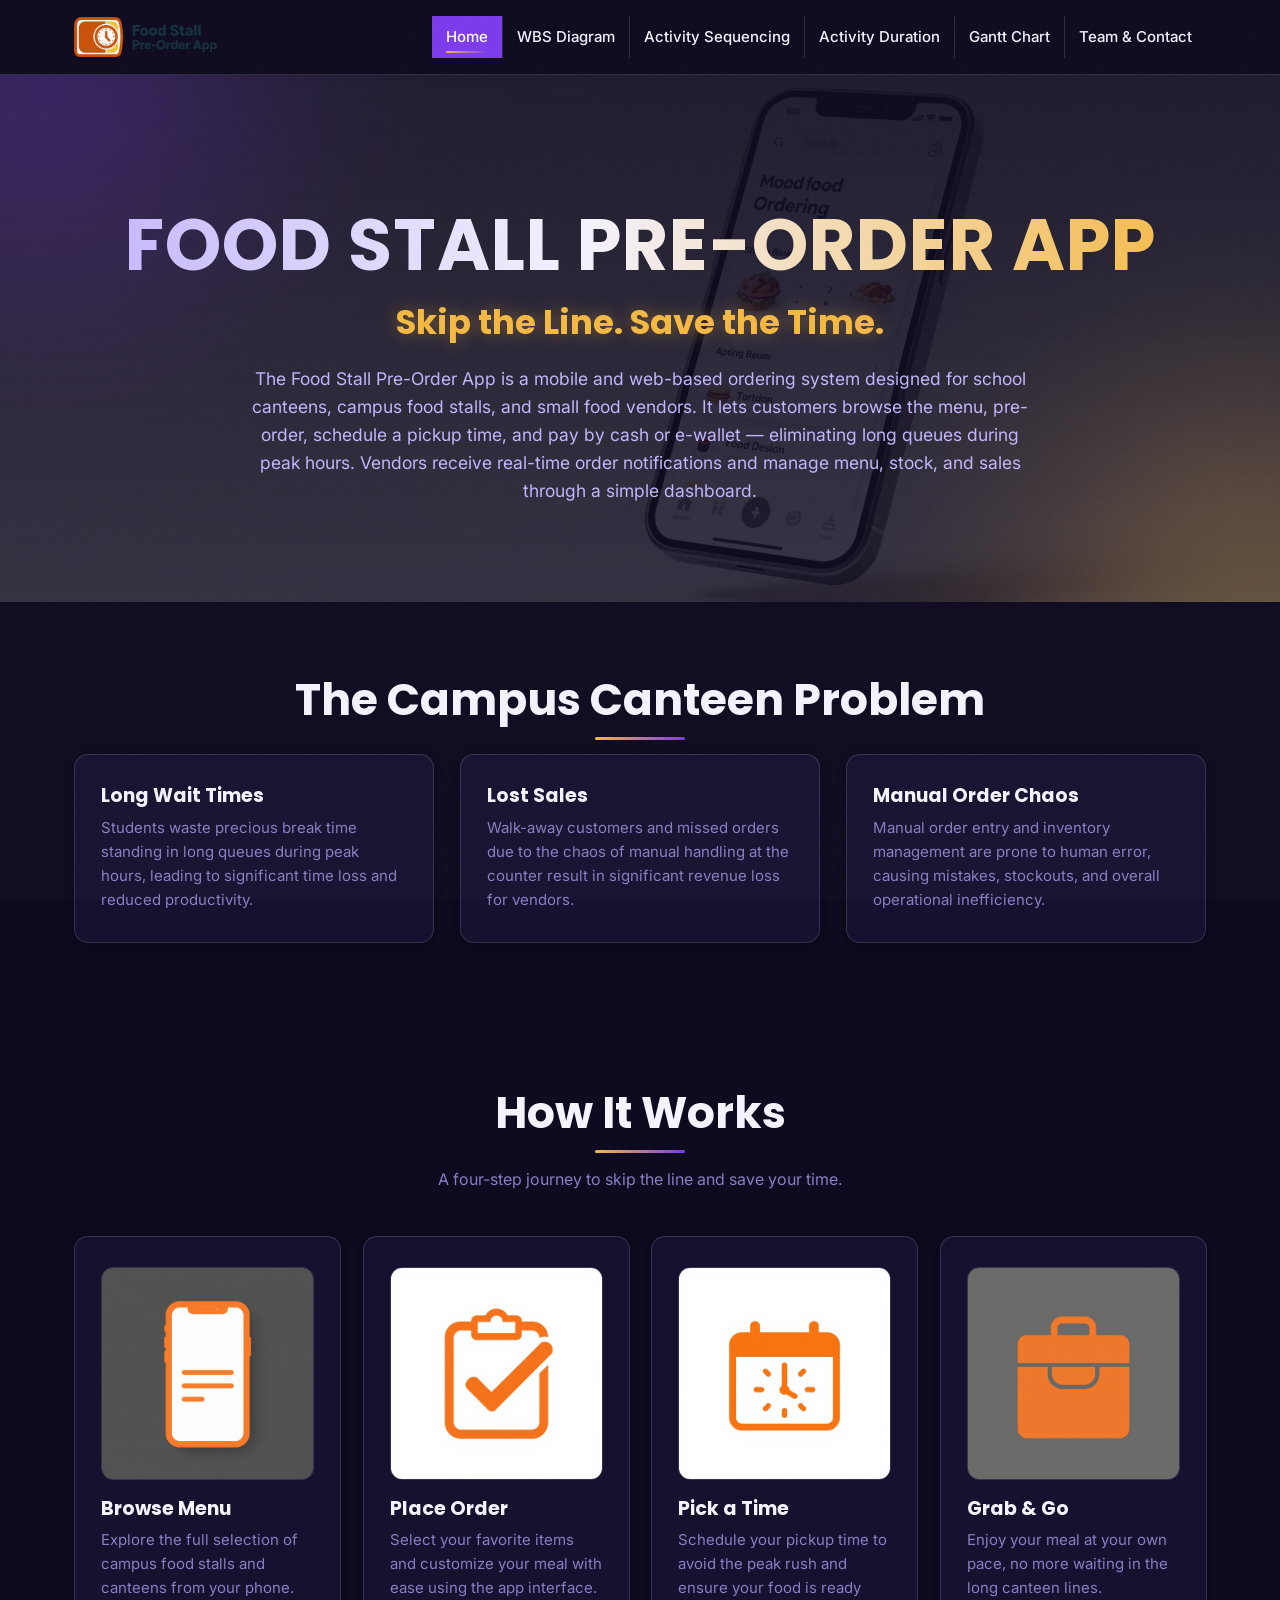
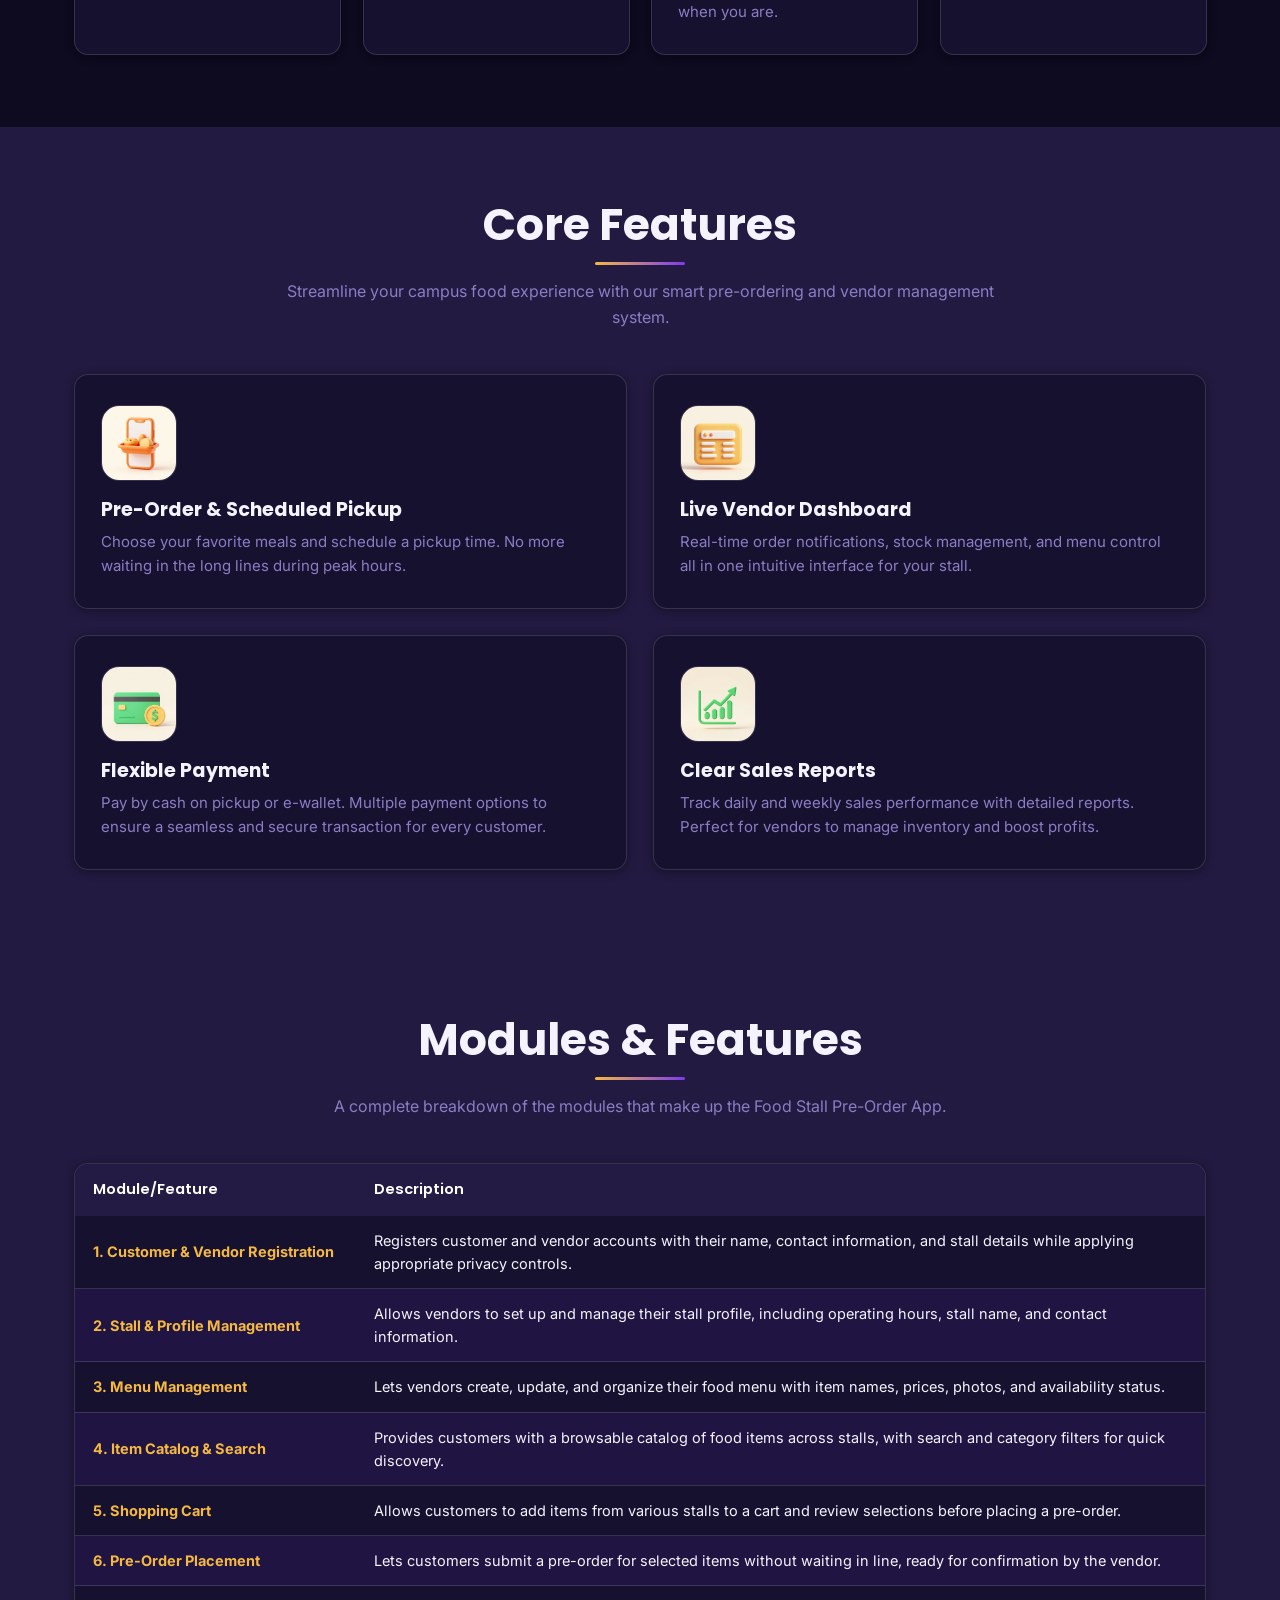
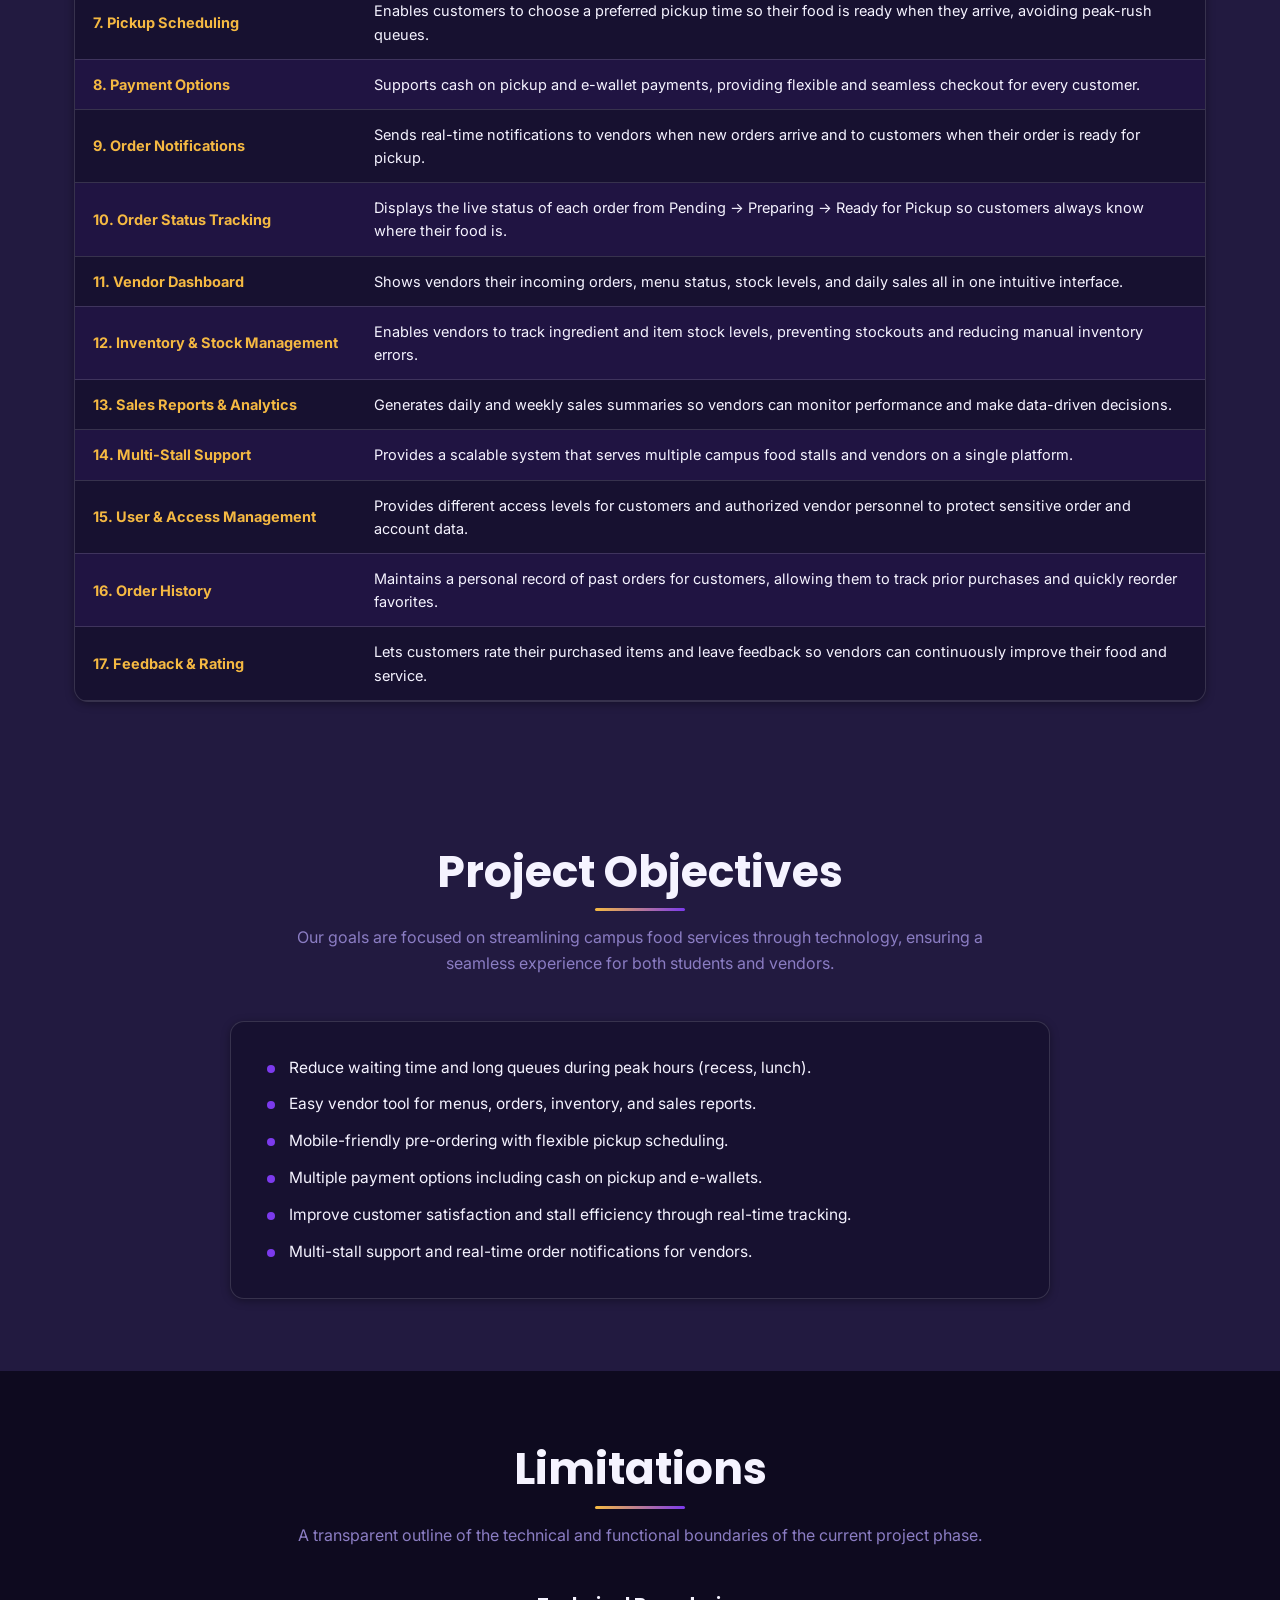
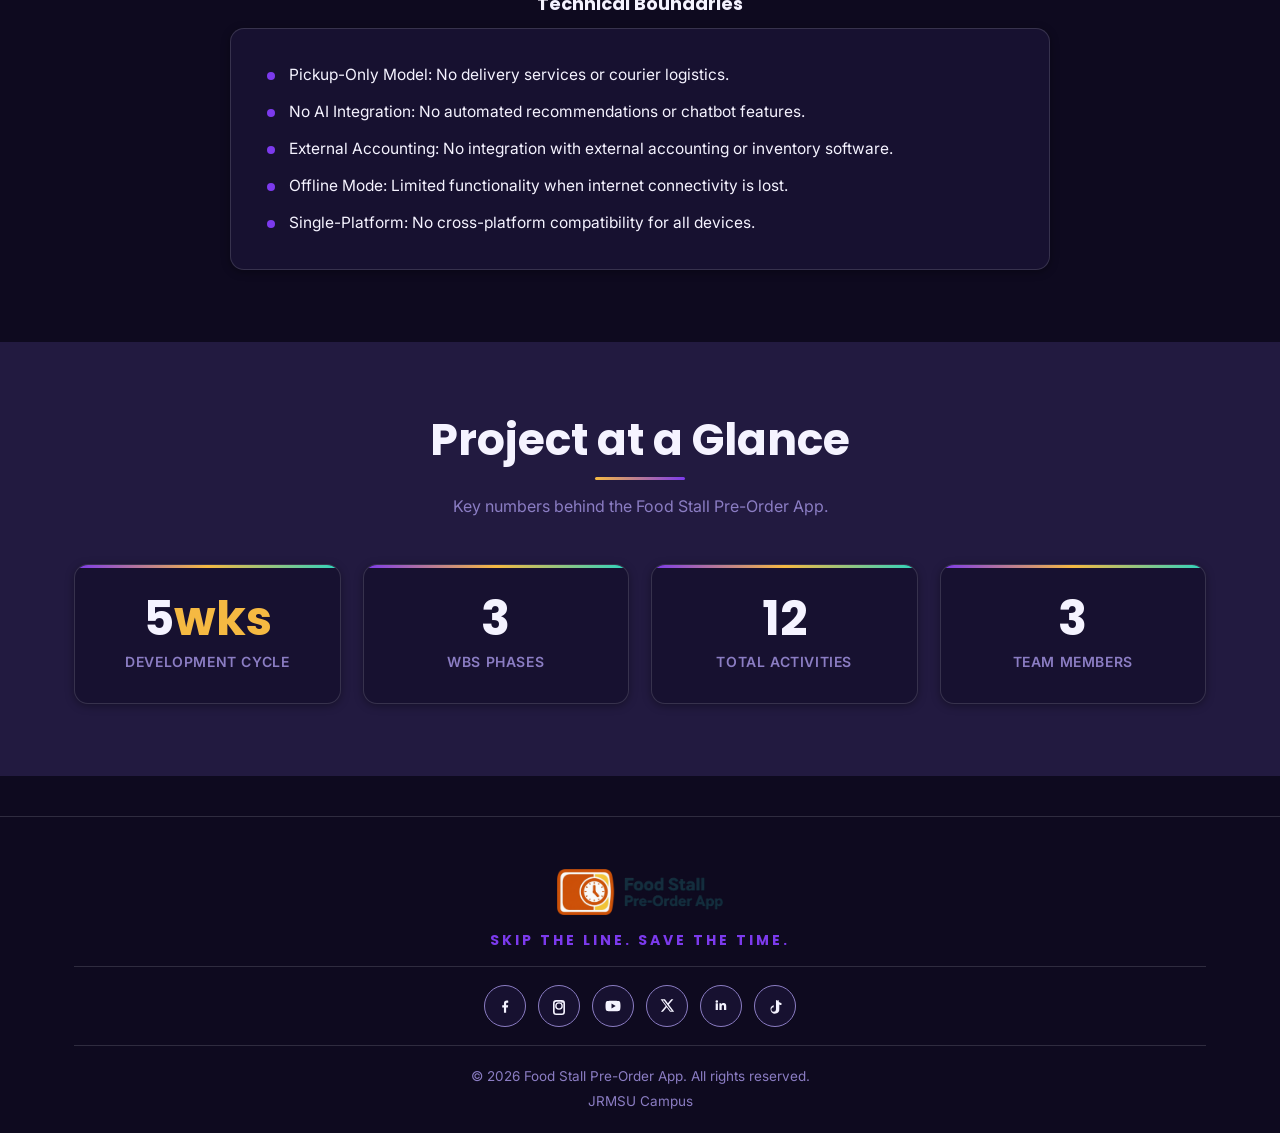
==== commit 8d0b344b: "Remove budget, timeline, and benefits sections Removed sections for Project Budget, Timeline & Sched" ====
--- a/index.html
+++ b/index.html
@@ -291,147 +291,6 @@
       </div>
     </section>
 
-    <!-- PROJECT BUDGET -->
-    <section class="section">
-      <div class="container">
-        <div class="text-center">
-          <h2 class="section-title">Project Budget</h2>
-          <p class="section-sub">A comprehensive breakdown of the total project cost, ensuring all development and
-            operational requirements are met within the allocated budget.</p>
-        </div>
-        <div class="table-wrap">
-          <table>
-            <thead>
-              <tr>
-                <th>Item</th>
-                <th>Description</th>
-                <th>Cost (₱)</th>
-              </tr>
-            </thead>
-            <tbody>
-              <tr>
-                <td>App Development Tools</td>
-                <td>IDE &amp; Licenses</td>
-                <td>₱0.00</td>
-              </tr>
-              <tr>
-                <td>Cloud Hosting &amp; Database</td>
-                <td>3 Months</td>
-                <td>₱2,000.00</td>
-              </tr>
-              <tr>
-                <td>UI/UX Design Assets</td>
-                <td>Figma &amp; Canva</td>
-                <td>₱500.00</td>
-              </tr>
-              <tr>
-                <td>Domain &amp; SSL Certificate</td>
-                <td>Annual Certificate</td>
-                <td>₱1,500.00</td>
-              </tr>
-              <tr>
-                <td>Testing Devices</td>
-                <td>5 Mobile Devices</td>
-                <td>₱1,000.00</td>
-              </tr>
-              <tr>
-                <td>Marketing &amp; Promotion</td>
-                <td>QR Code Flyers</td>
-                <td>₱500.00</td>
-              </tr>
-              <tr>
-                <td>Contingency Fund</td>
-                <td>Unforeseen Costs</td>
-                <td>₱1,000.00</td>
-              </tr>
-              <tr class="total-row">
-                <td>Total</td>
-                <td></td>
-                <td>₱6,500.00</td>
-              </tr>
-            </tbody>
-          </table>
-        </div>
-      </div>
-    </section>
-
-    <!-- TIMELINE & SCHEDULE -->
-    <section class="section">
-      <div class="container">
-        <div class="text-center">
-          <h2 class="section-title">Timeline &amp; Schedule</h2>
-          <p class="section-sub">A 10-week execution plan from planning through launch, September to November 2026.</p>
-        </div>
-        <div class="table-wrap">
-          <table>
-            <thead>
-              <tr>
-                <th>Task</th>
-                <th>Description</th>
-                <th>Duration</th>
-                <th>Deadline</th>
-              </tr>
-            </thead>
-            <tbody>
-              <tr>
-                <td>T1</td>
-                <td>Requirements Gathering &amp; Research</td>
-                <td>Week 1</td>
-                <td>Sept 7, 2026</td>
-              </tr>
-              <tr>
-                <td>T2</td>
-                <td>UI/UX Wireframing &amp; DB Design</td>
-                <td>Weeks 2–3</td>
-                <td>Sept 21, 2026</td>
-              </tr>
-              <tr>
-                <td>T3</td>
-                <td>Core App &amp; Dashboard Development</td>
-                <td>Weeks 4–7</td>
-                <td>Oct 19, 2026</td>
-              </tr>
-              <tr>
-                <td>T4</td>
-                <td>Bug Fixing &amp; QA / UAT Testing</td>
-                <td>Week 8</td>
-                <td>Oct 26, 2026</td>
-              </tr>
-              <tr>
-                <td>T5</td>
-                <td>Deployment &amp; Vendor Onboarding</td>
-                <td>Week 9</td>
-                <td>Nov 2, 2026</td>
-              </tr>
-              <tr>
-                <td>T6</td>
-                <td>Post-Launch Feedback &amp; Adjustments</td>
-                <td>Week 10</td>
-                <td>Nov 9, 2026</td>
-              </tr>
-            </tbody>
-          </table>
-        </div>
-      </div>
-    </section>
-
-    <!-- BENEFITS -->
-    <section class="section">
-      <div class="container">
-        <div class="grid-2">
-          <div class="benefit-box">
-            <h3>Customer Benefits</h3>
-            <p>Experience a seamless ordering process designed to eliminate long queues. Browse menus, schedule your
-              pickup, and pay with ease, all from the comfort of your phone.</p>
-          </div>
-          <div class="benefit-box">
-            <h3>Vendor Benefits</h3>
-            <p>Gain real-time visibility into your orders and manage your inventory with precision. Our dashboard
-              provides sales reports and a streamlined workflow to maximize your daily revenue.</p>
-          </div>
-        </div>
-      </div>
-    </section>
 
     <!-- STATS -->
     <section class="section section-alt">
@@ -481,4 +340,4 @@
   <script src="js/main.js"></script>
 </body>
 
-</html>+</html>
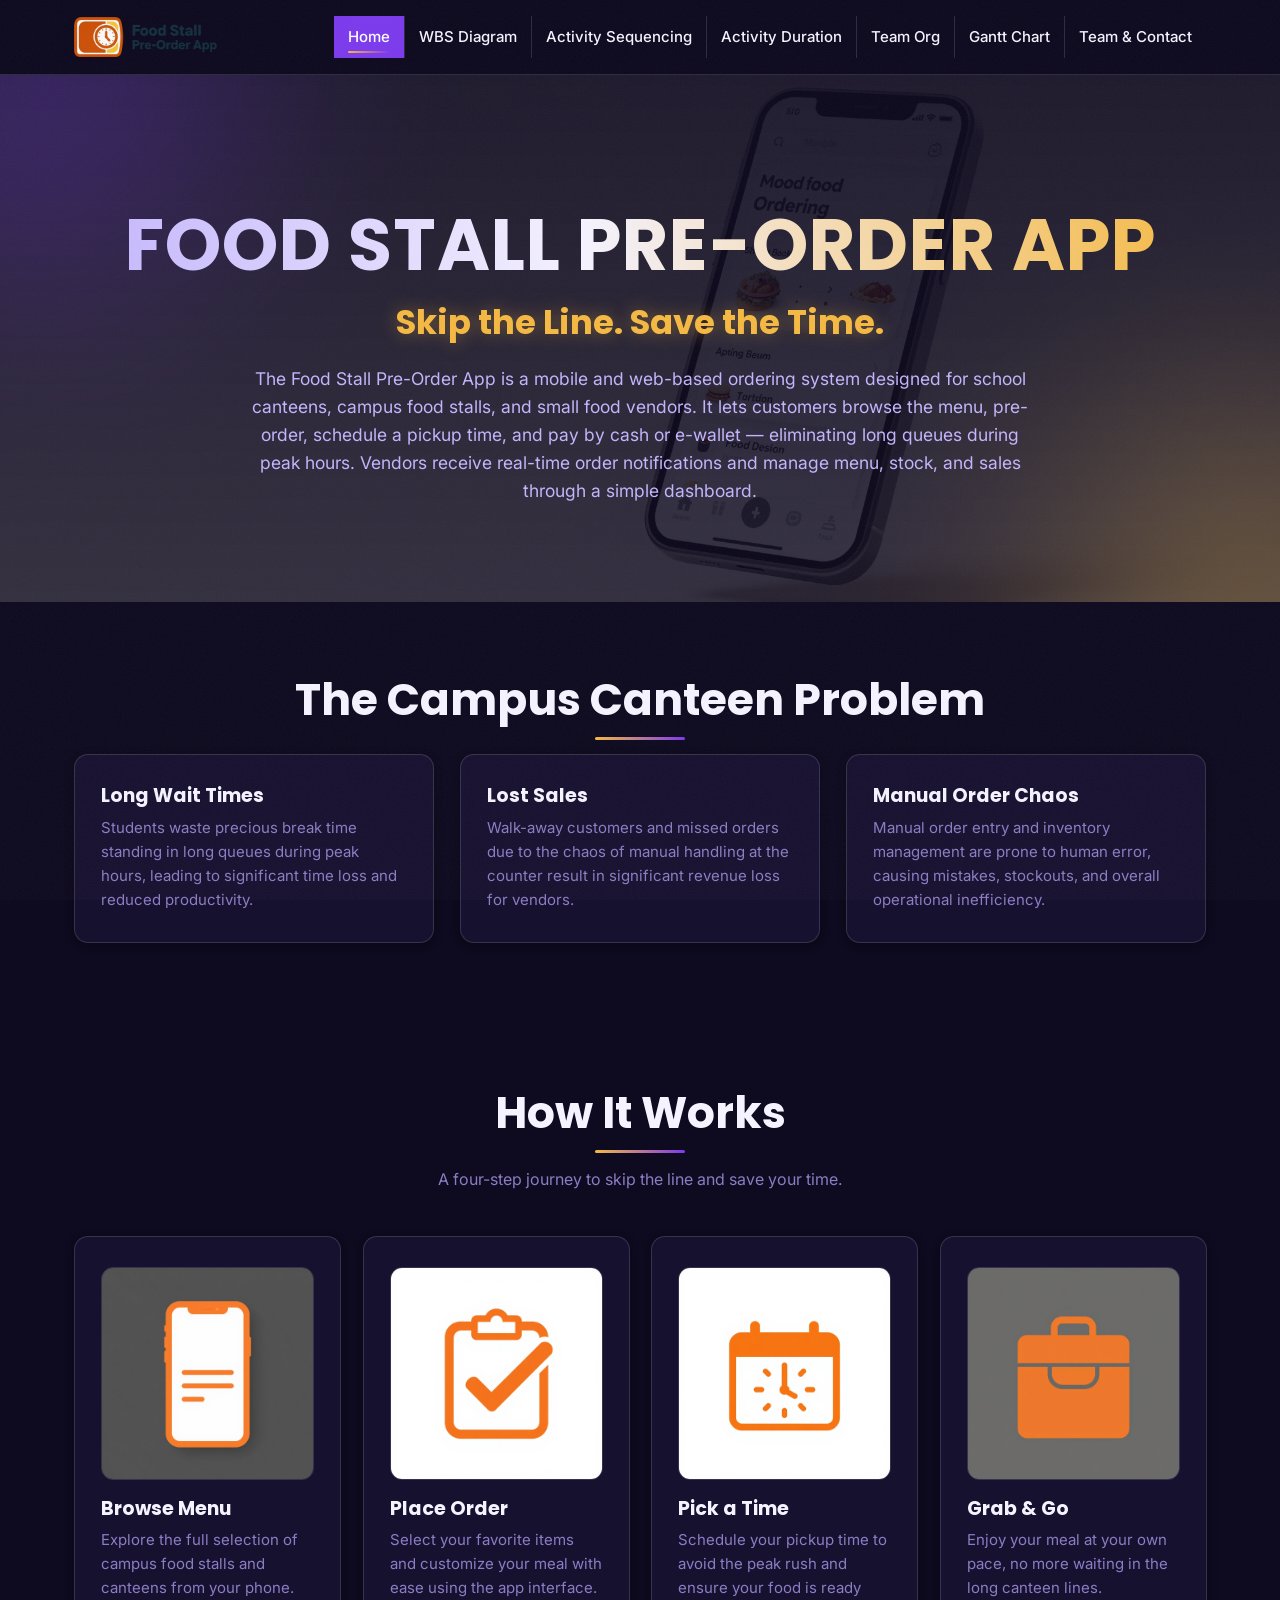
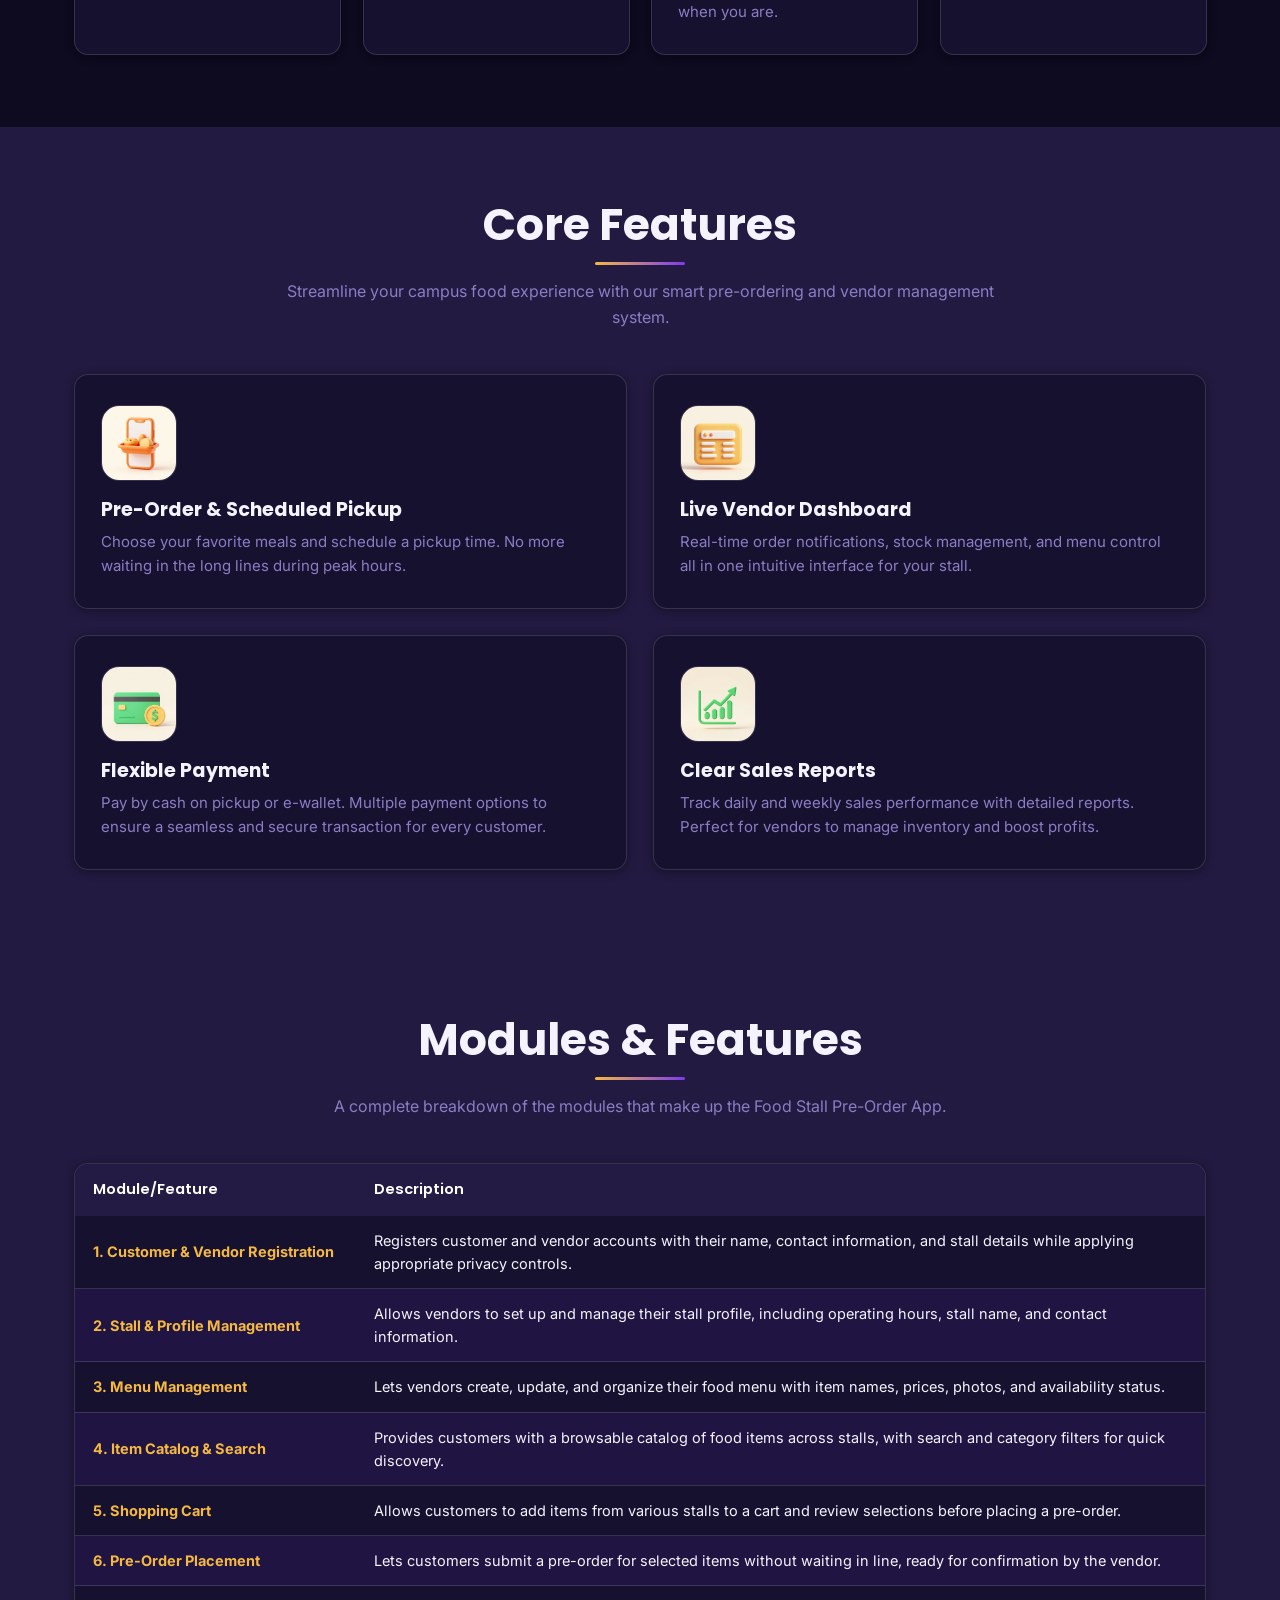
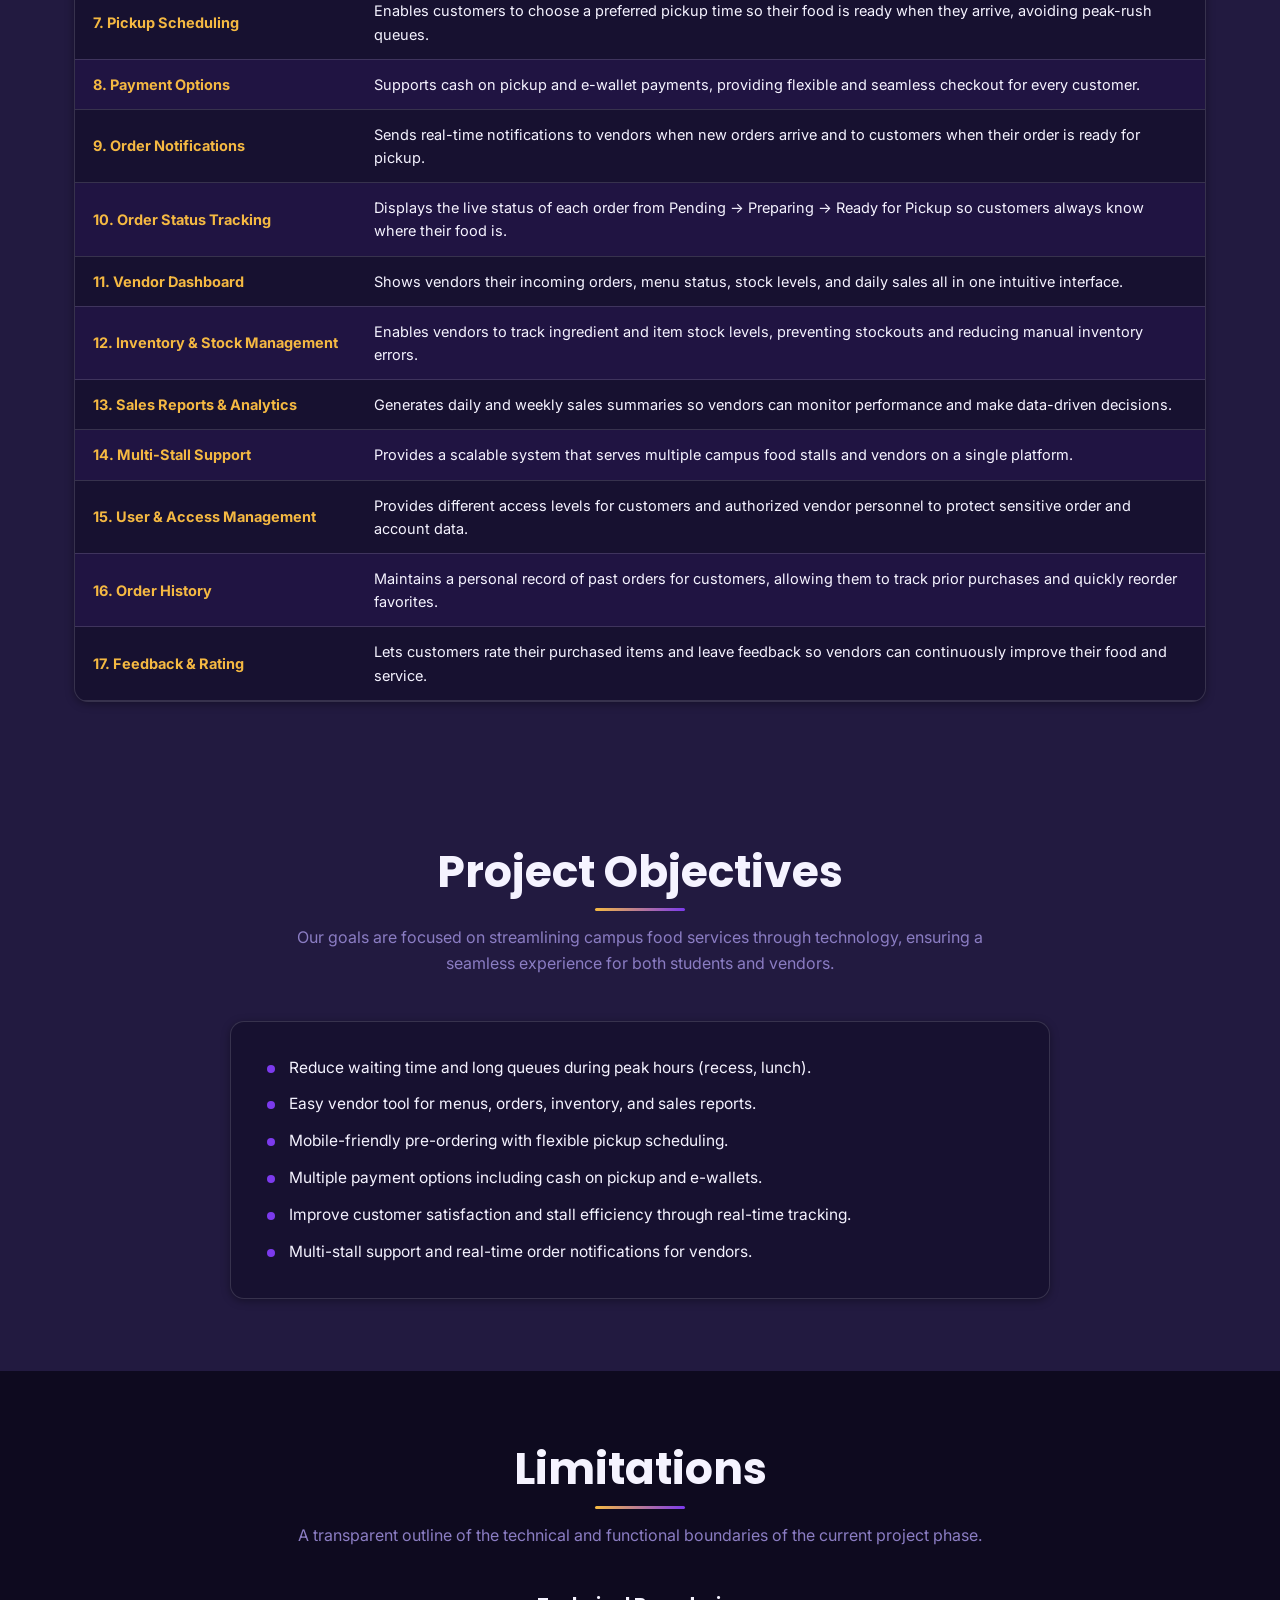
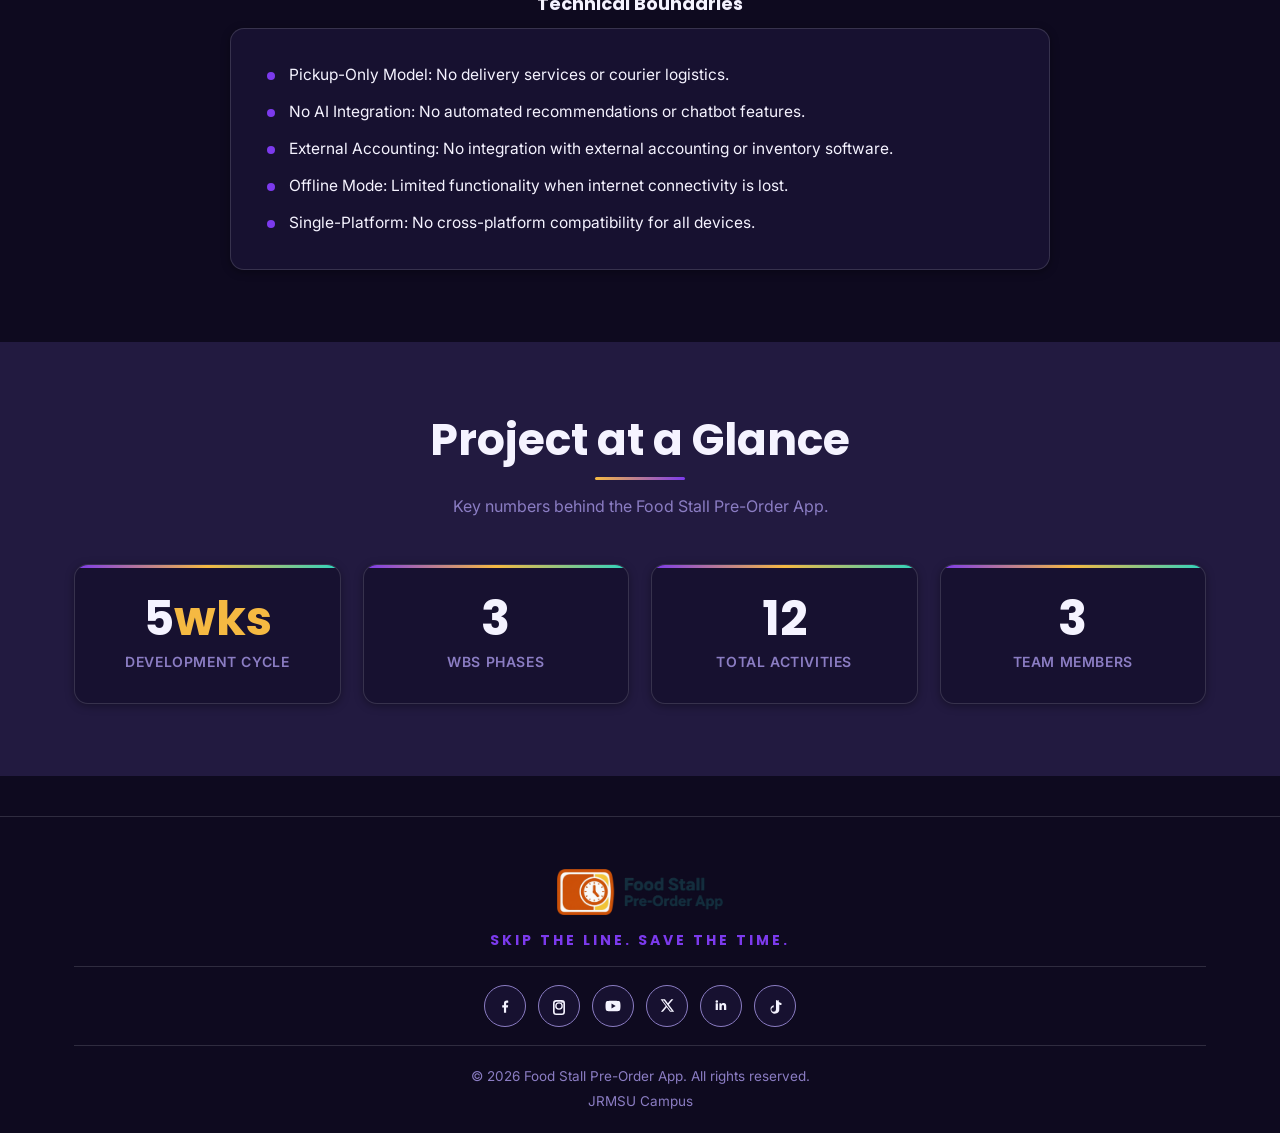
==== commit d5a93c11: "Food Stall Pre-Order website + project docs" ====
--- a/index.html
+++ b/index.html
@@ -23,9 +23,11 @@
       <button class="nav-toggle" aria-label="Toggle menu" aria-expanded="false">☰</button>
       <nav class="nav-menu">
         <a href="index.html" data-nav="home">Home</a>
+        
         <a href="wbs-diagram.html" data-nav="wbs">WBS Diagram</a>
         <a href="activity-sequencing.html" data-nav="sequencing">Activity Sequencing</a>
         <a href="activity-duration.html" data-nav="duration">Activity Duration</a>
+        <a href="team-organization.html" data-nav="org">Team Org</a>
         <a href="gantt-chart.html" data-nav="gantt">Gantt Chart</a>
         <a href="team-contact.html" data-nav="team">Team &amp; Contact</a>
       </nav>
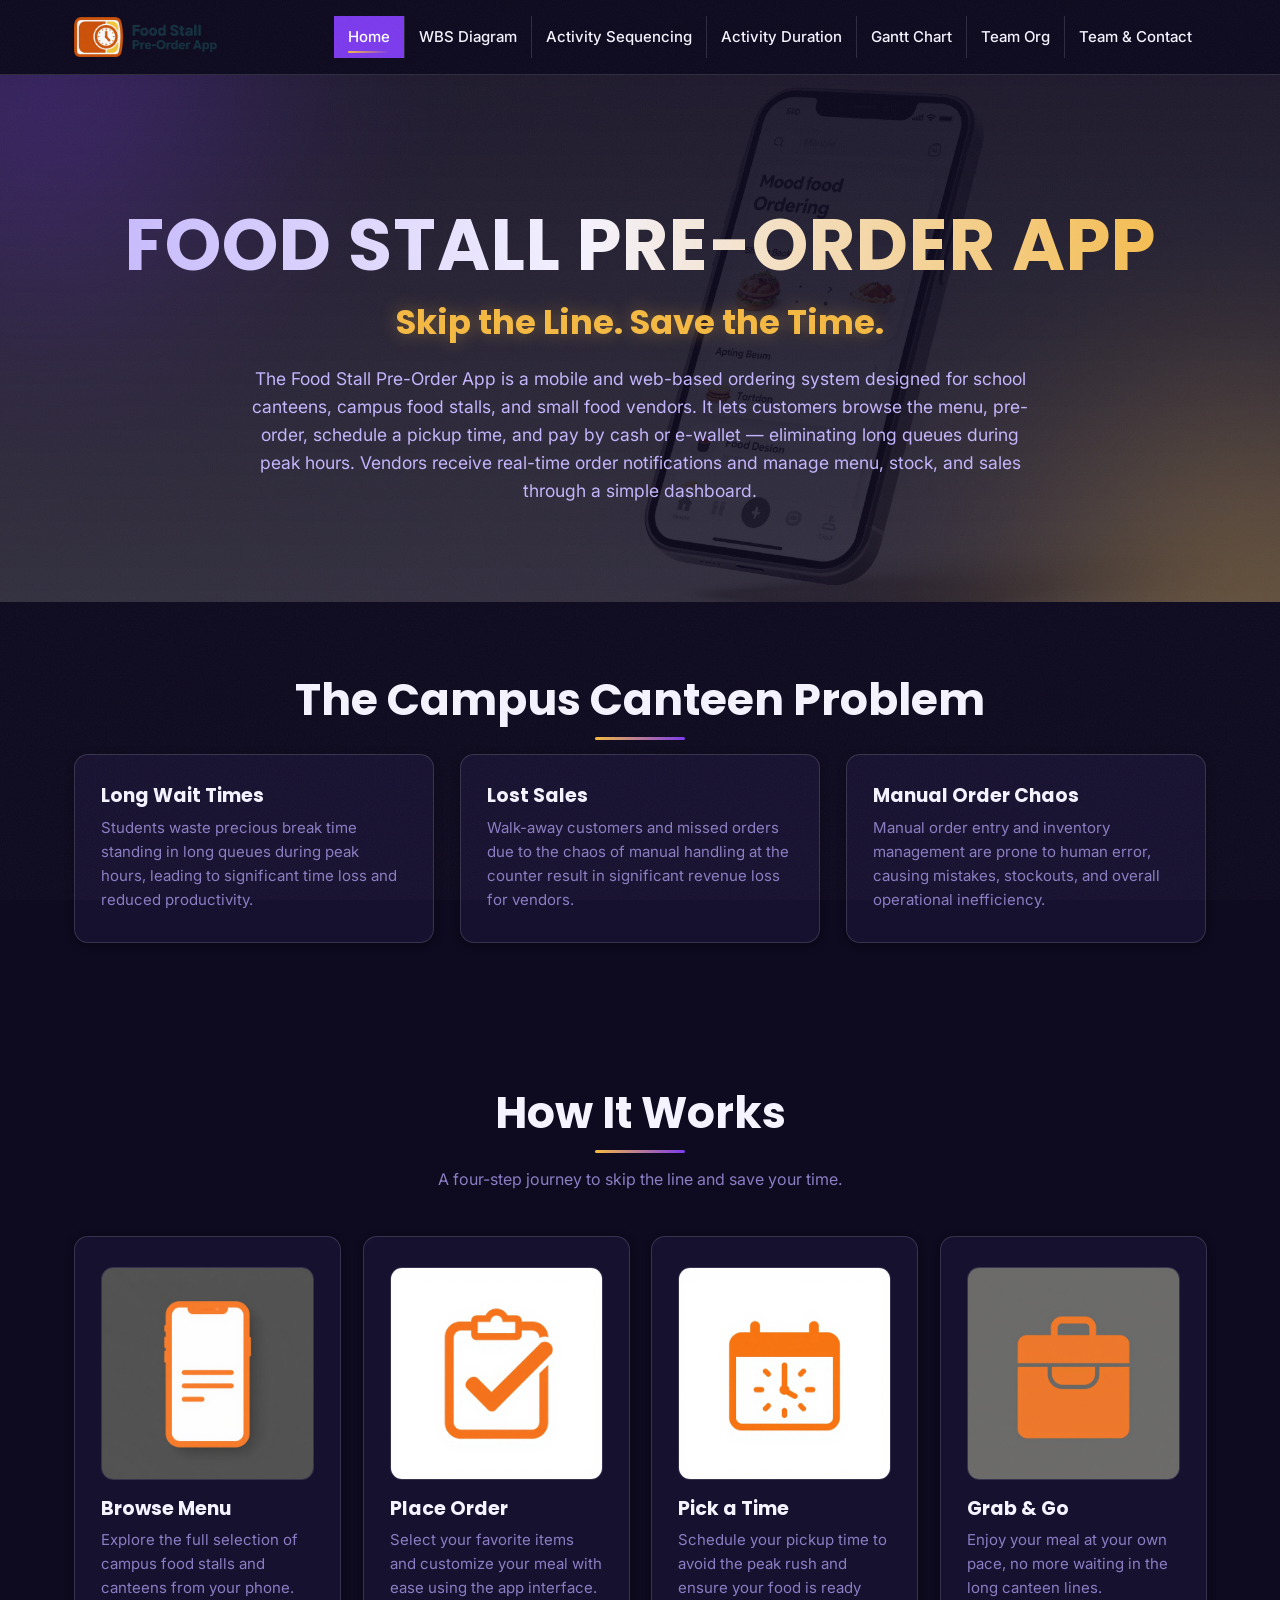
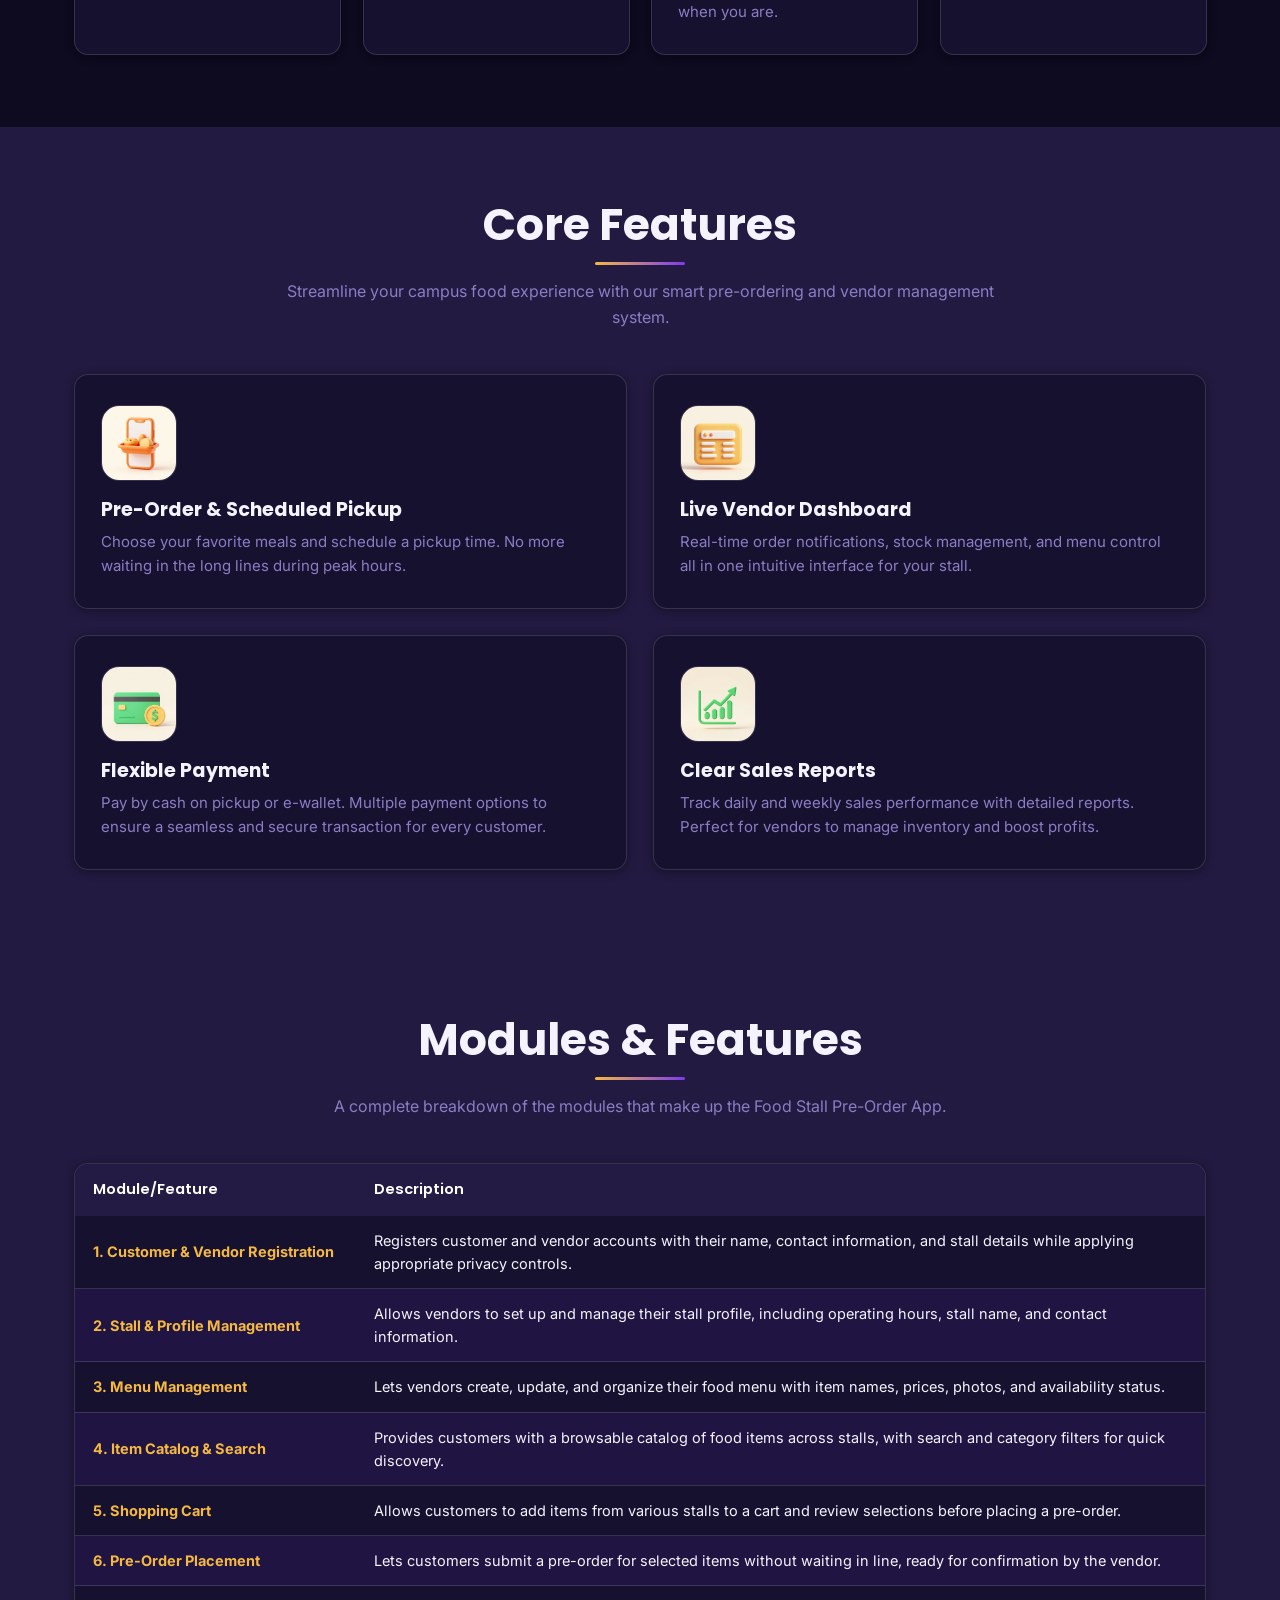
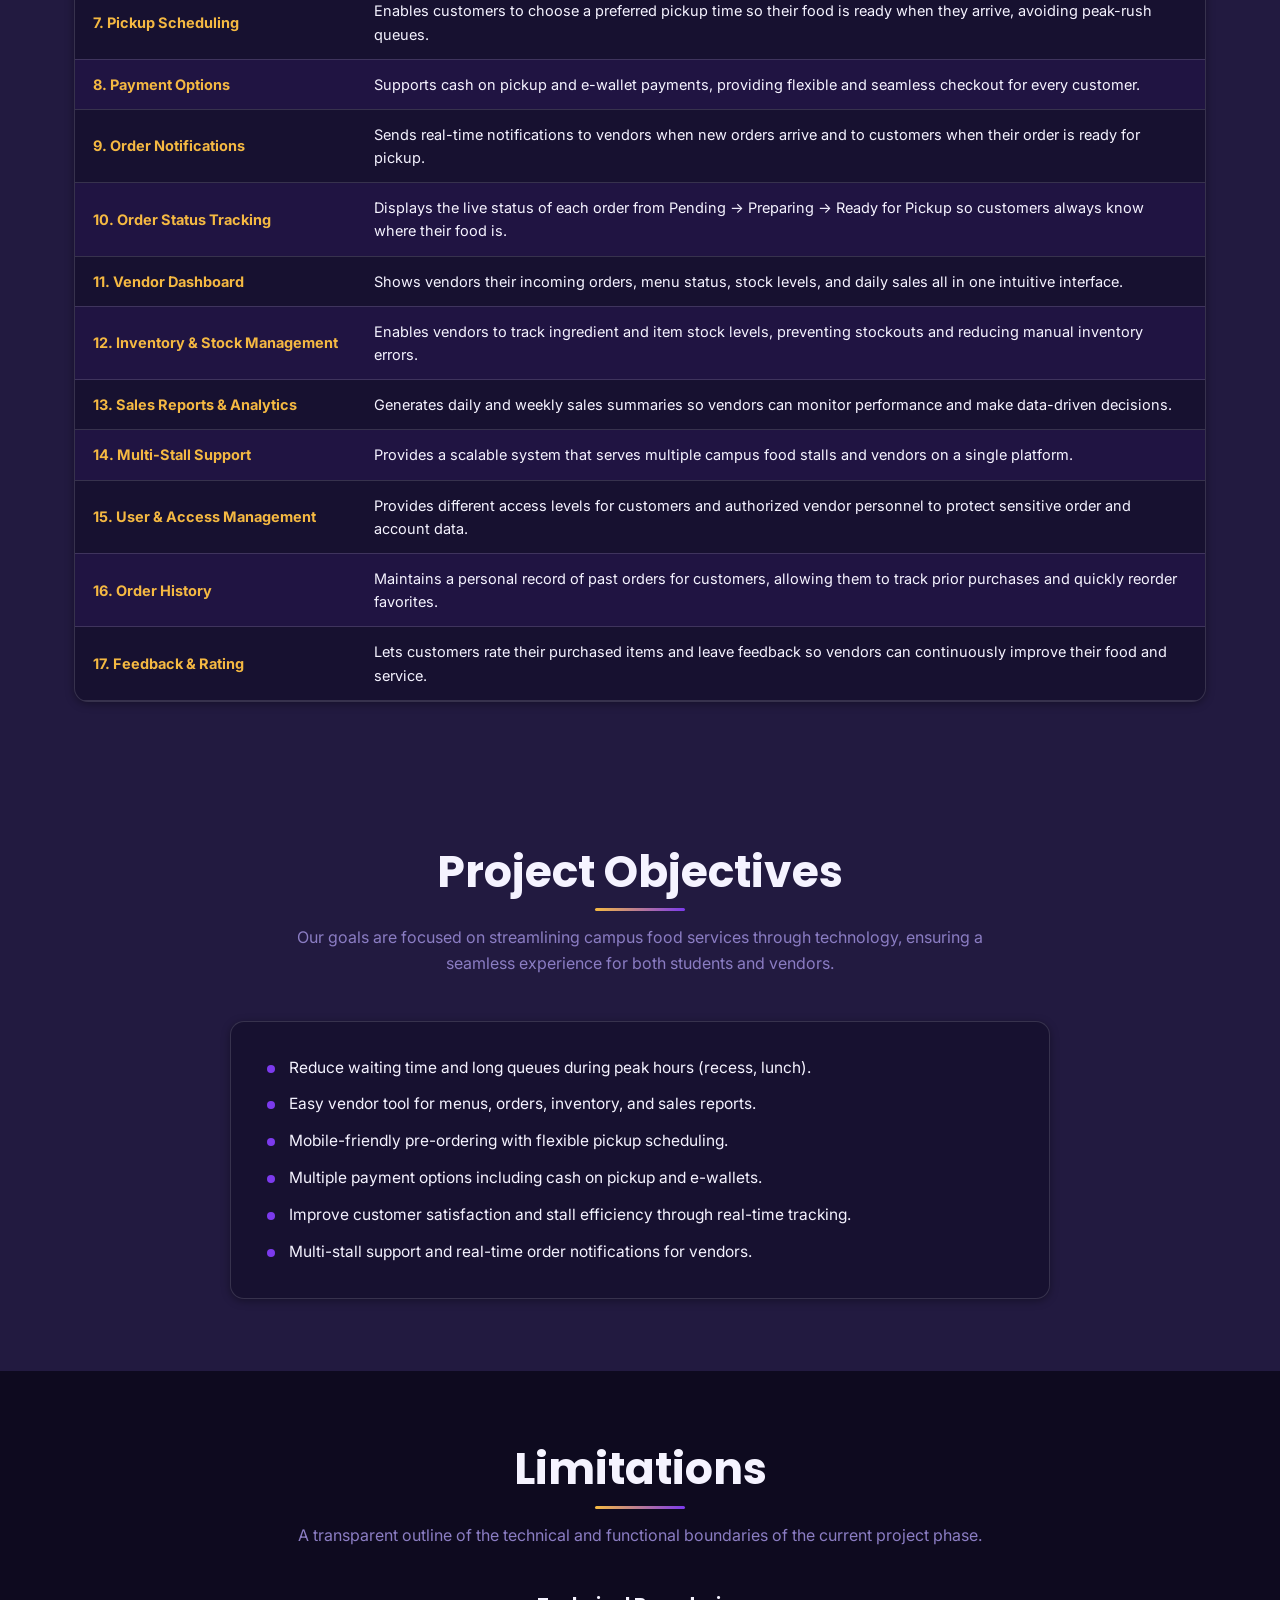
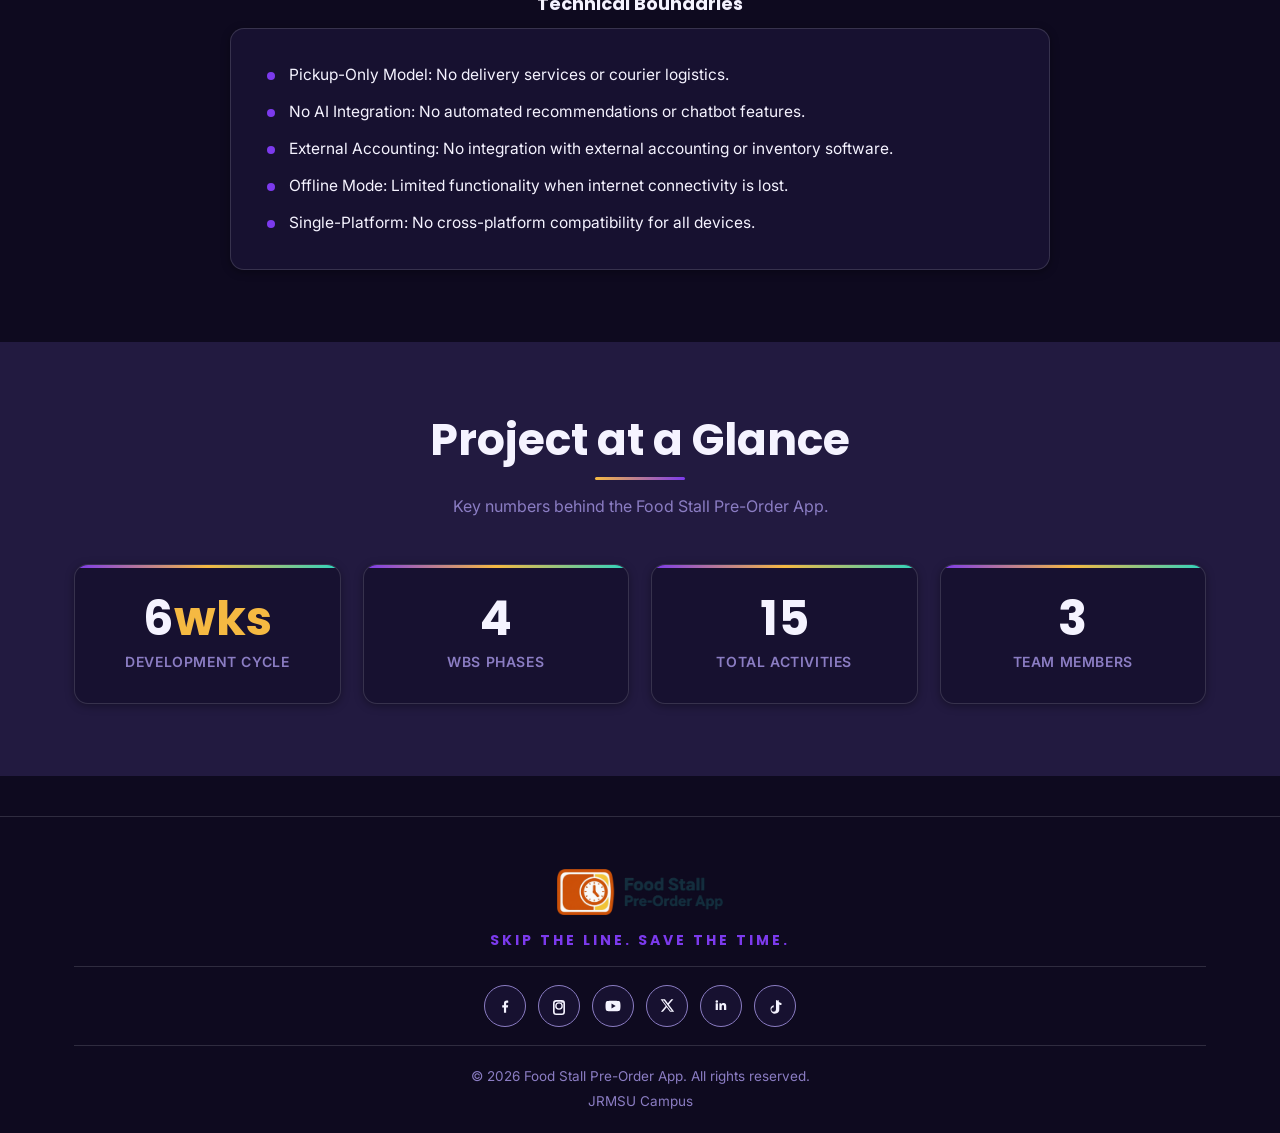
==== commit 12fa27c5: "Reorder Team Org link in navigation Reorder Team Org link in navigation" ====
--- a/index.html
+++ b/index.html
@@ -27,8 +27,9 @@
         <a href="wbs-diagram.html" data-nav="wbs">WBS Diagram</a>
         <a href="activity-sequencing.html" data-nav="sequencing">Activity Sequencing</a>
         <a href="activity-duration.html" data-nav="duration">Activity Duration</a>
+        
+        <a href="gantt-chart.html" data-nav="gantt">Gantt Chart</a>
         <a href="team-organization.html" data-nav="org">Team Org</a>
-        <a href="gantt-chart.html" data-nav="gantt">Gantt Chart</a>
         <a href="team-contact.html" data-nav="team">Team &amp; Contact</a>
       </nav>
     </div>
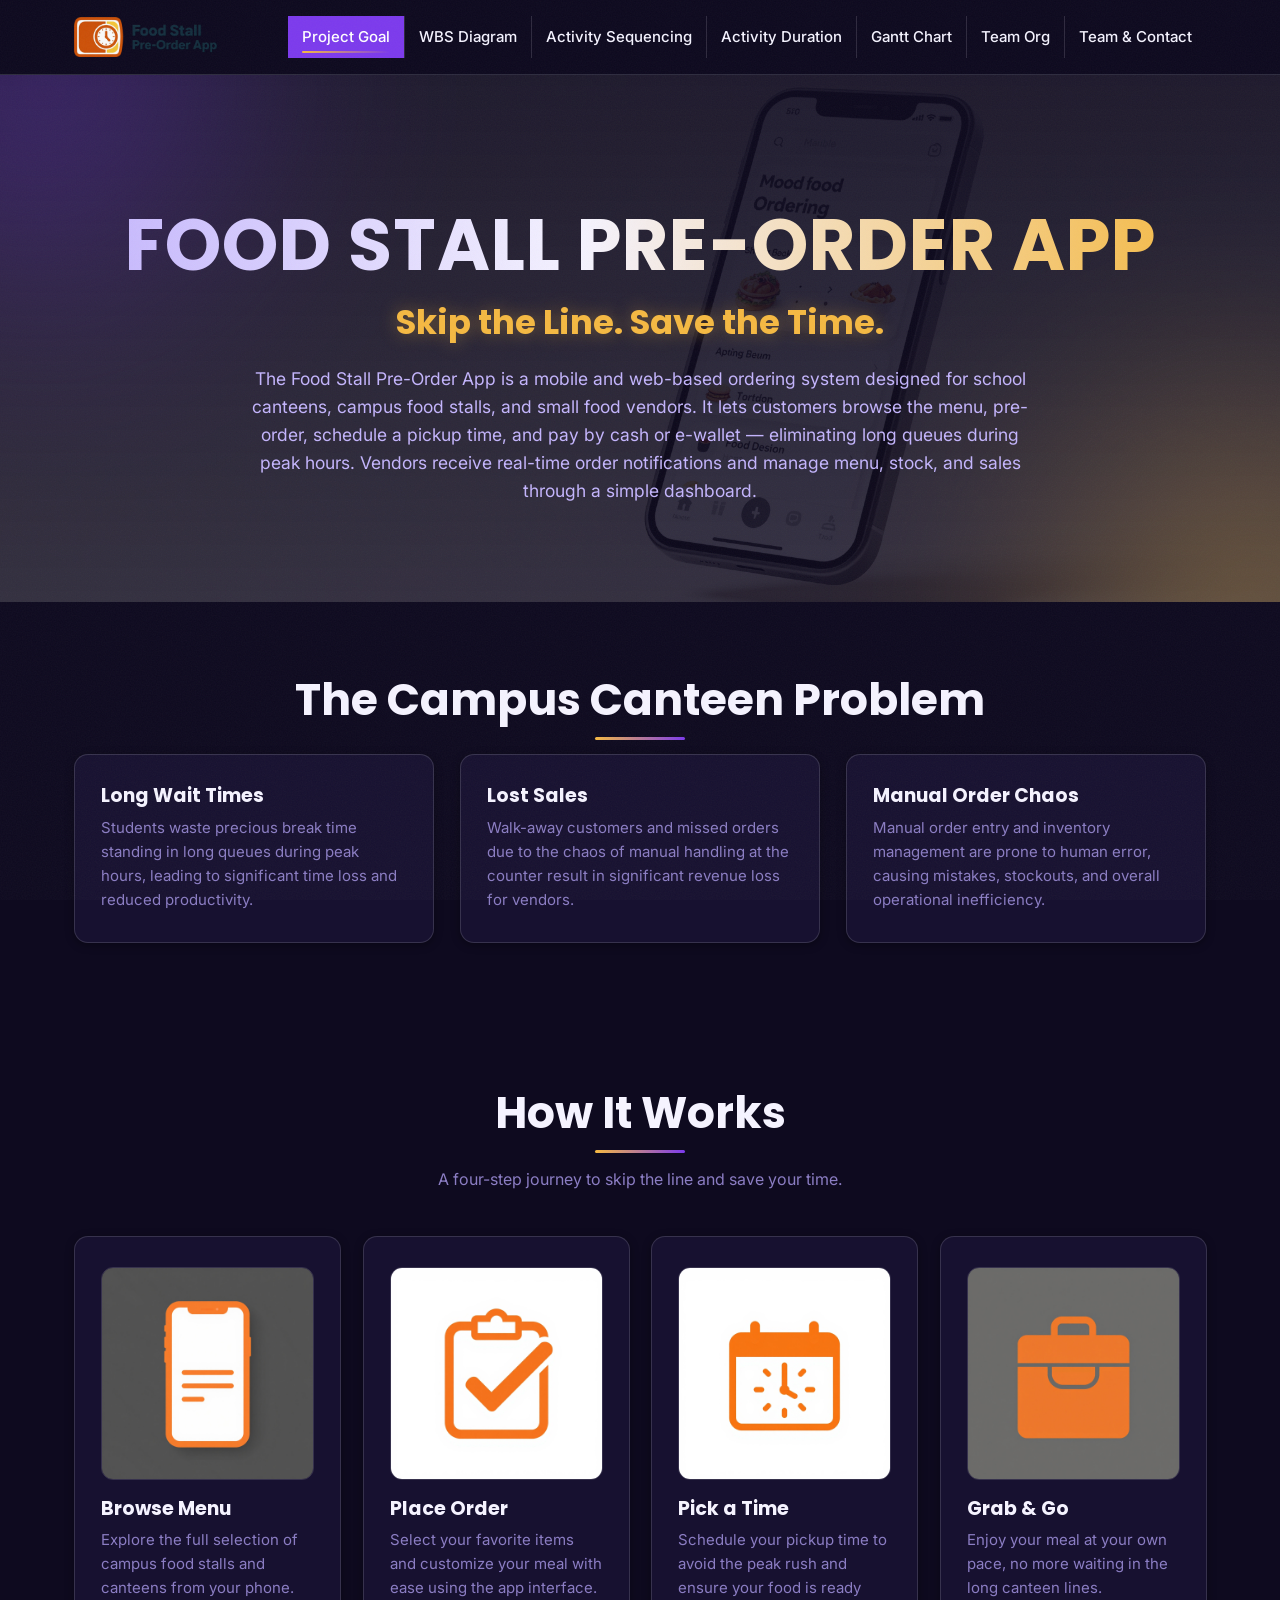
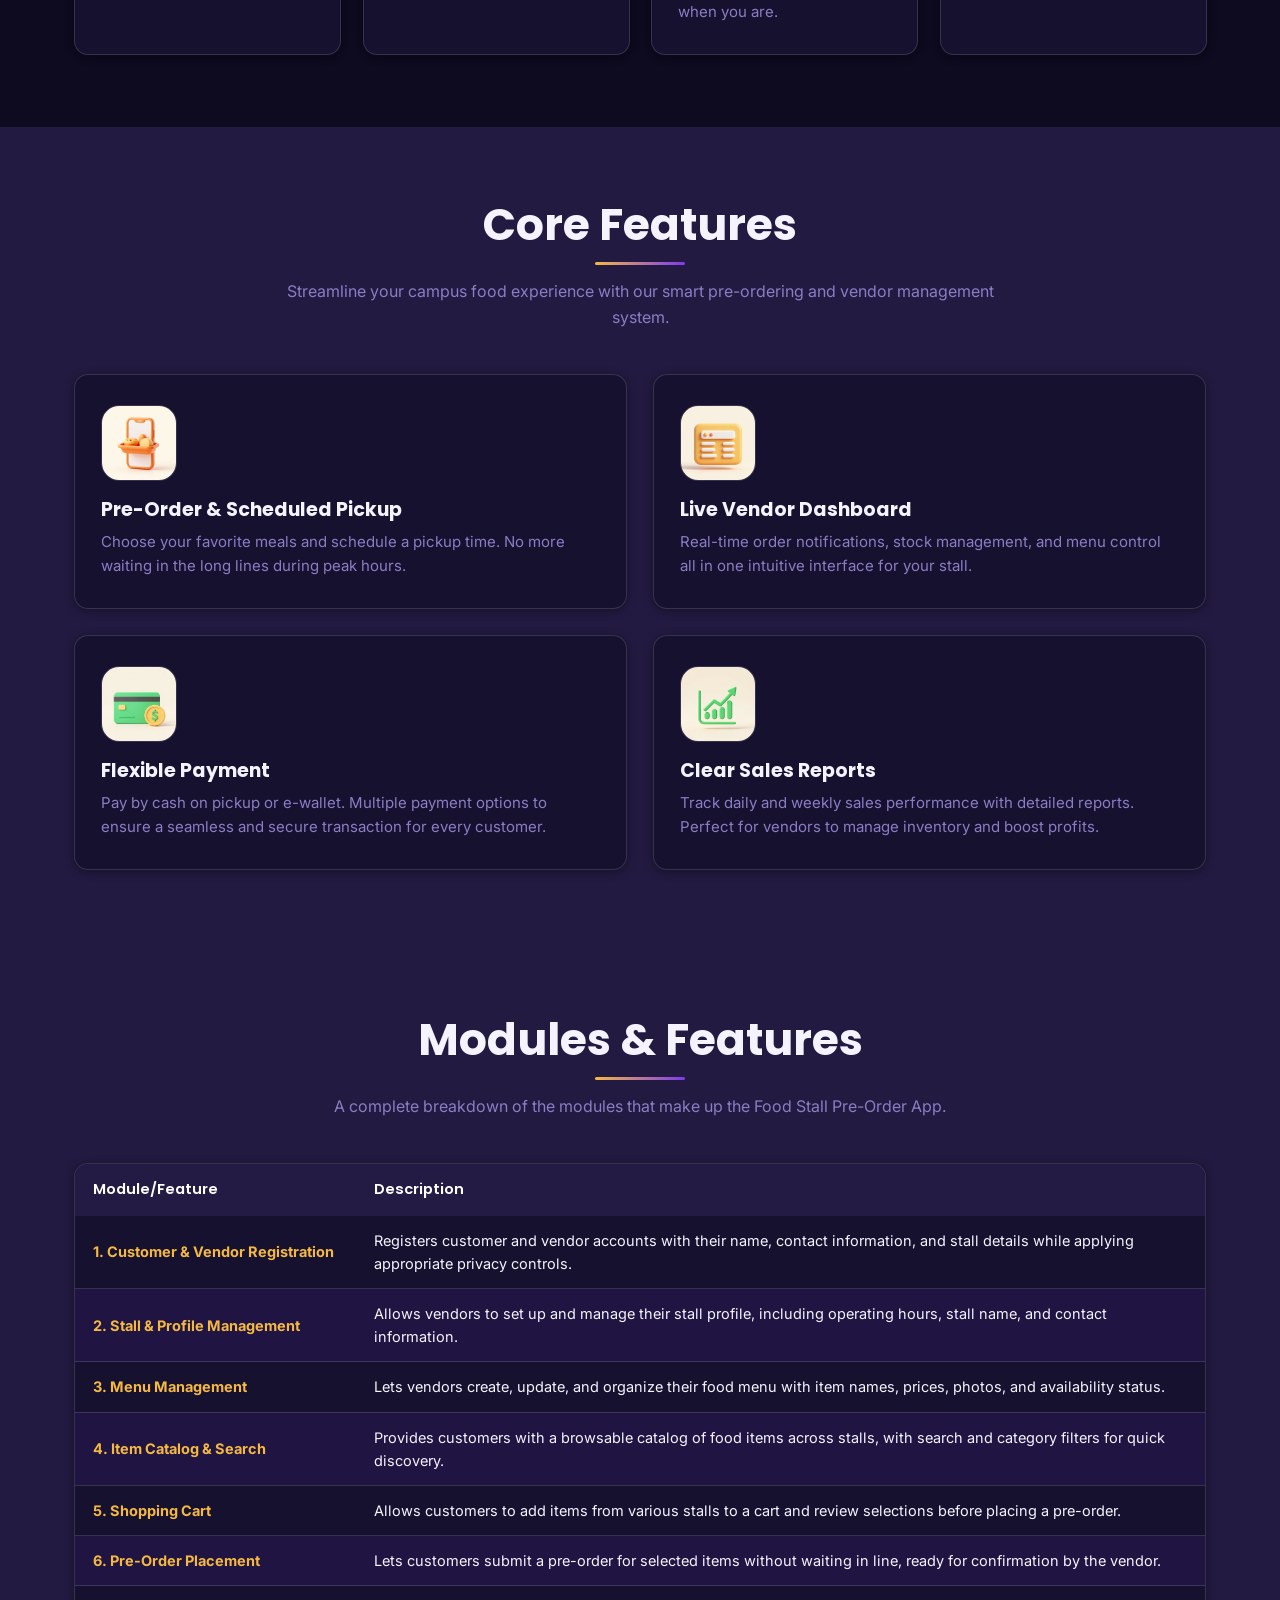
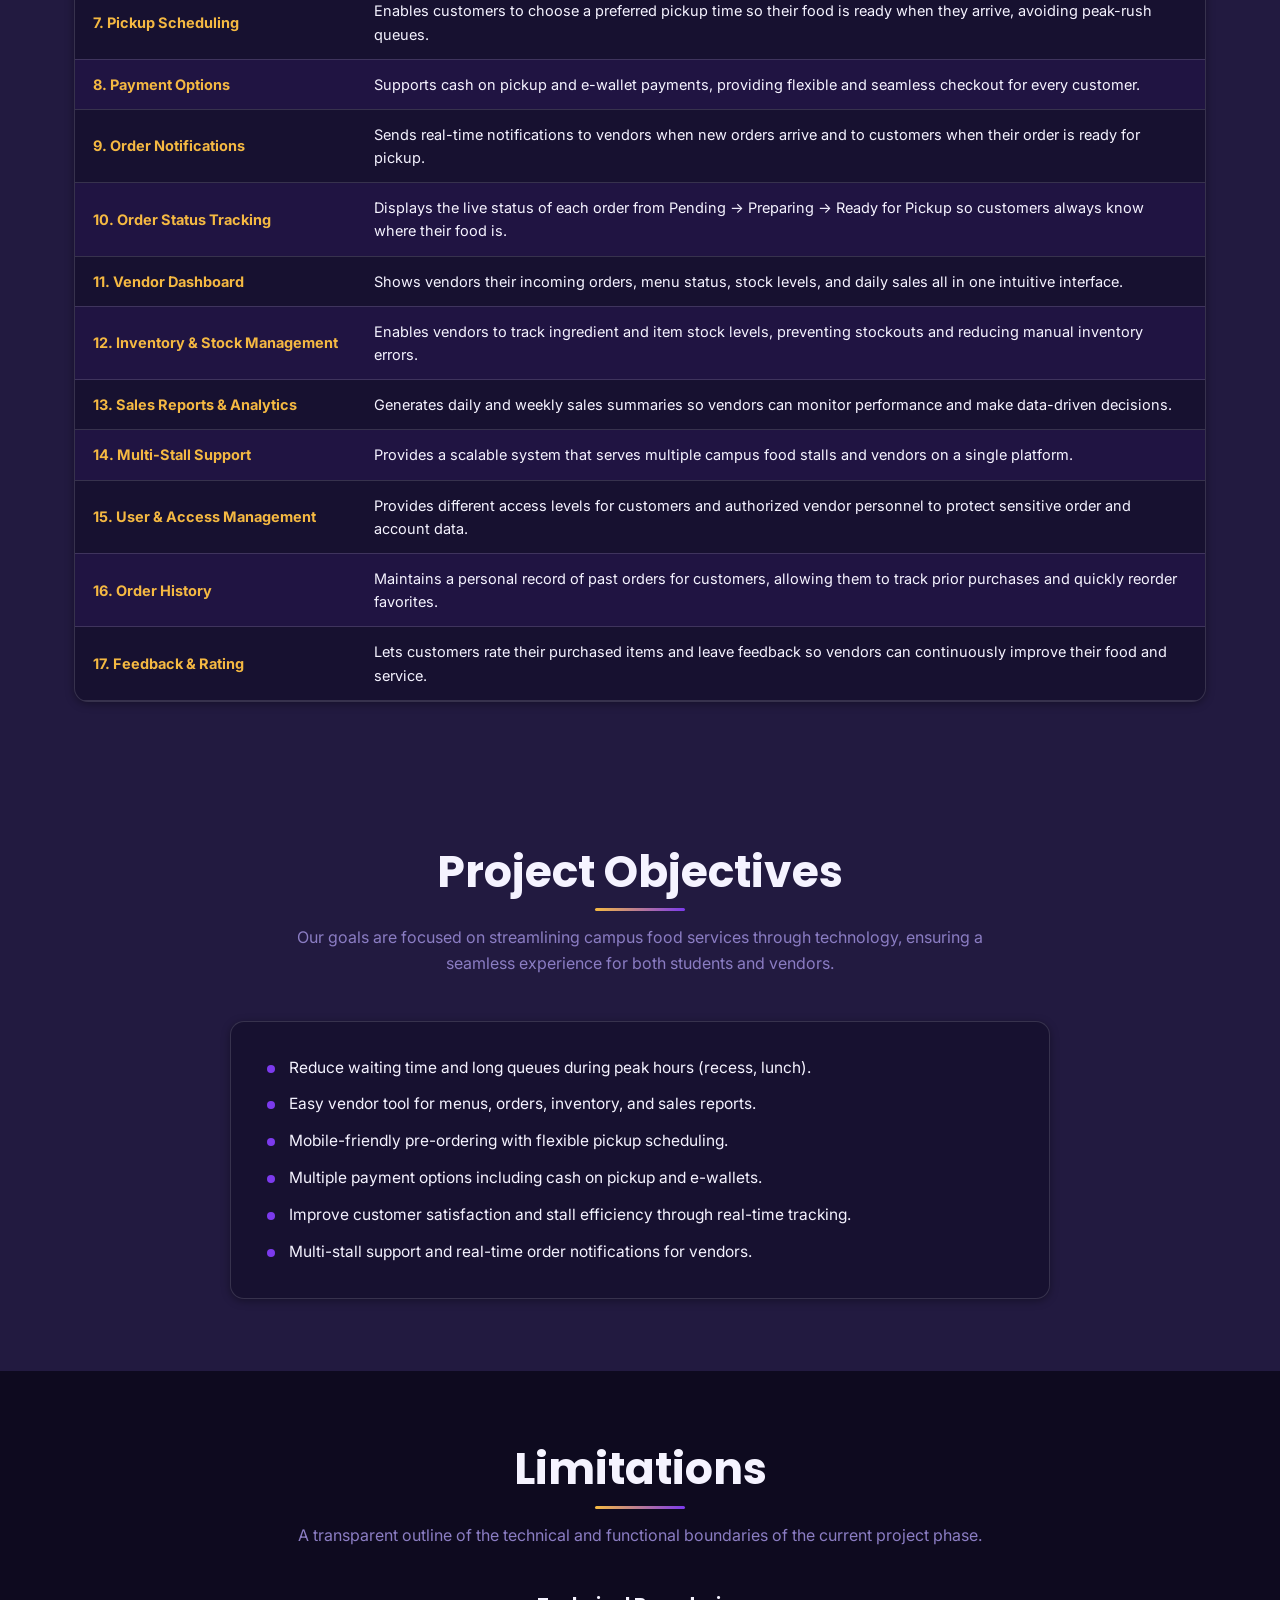
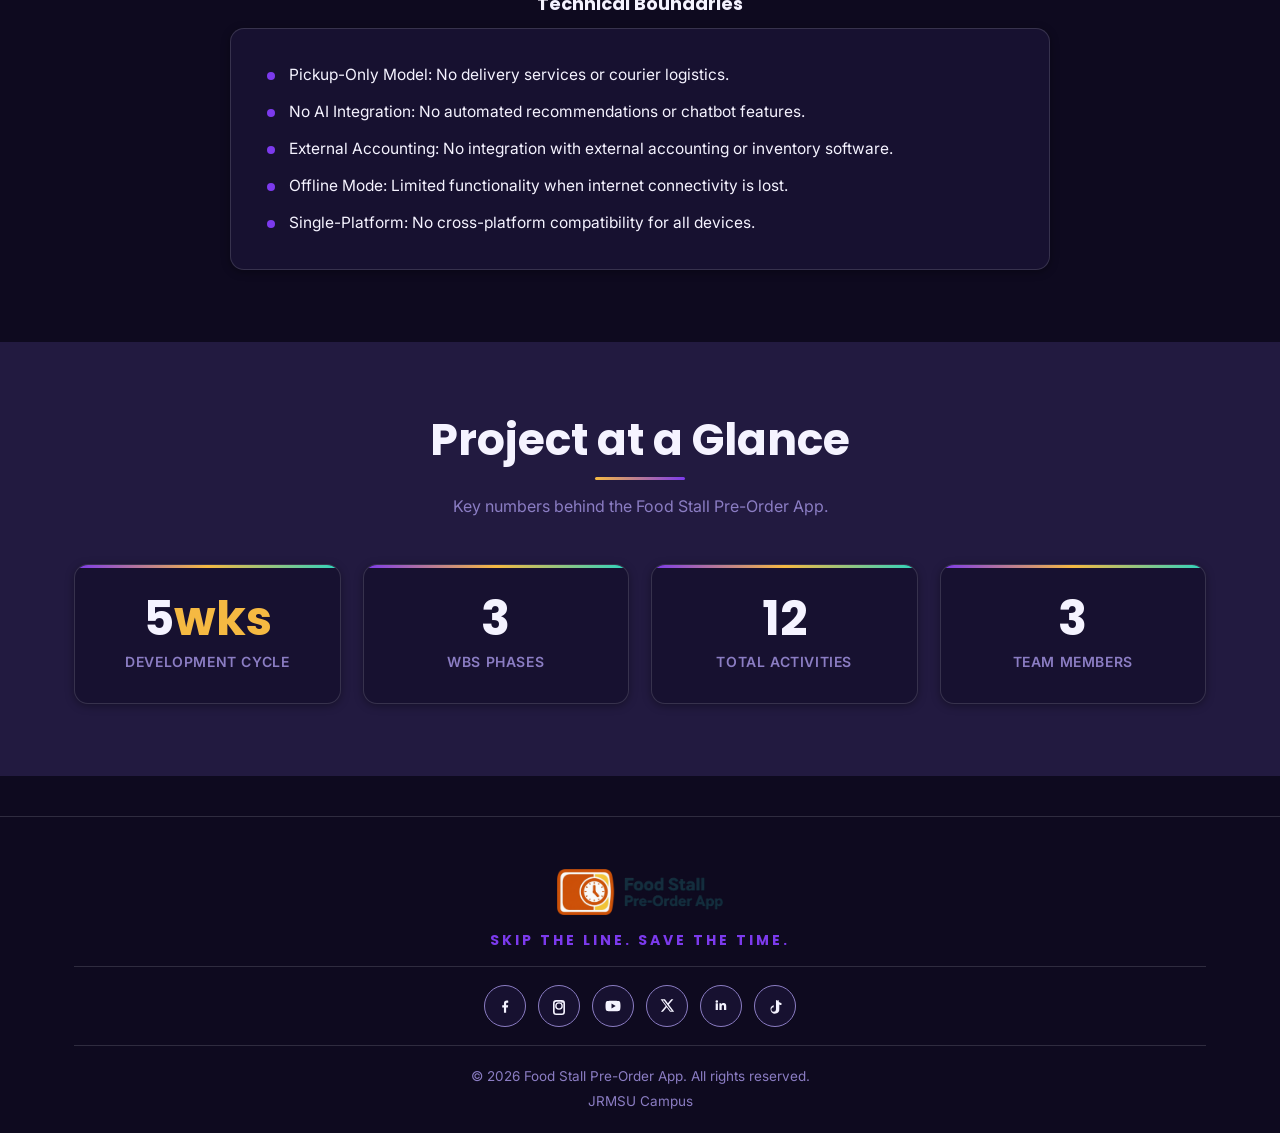
==== commit 2c87bd7b: "Change 'Home' link text to 'Project Goal'" ====
--- a/index.html
+++ b/index.html
@@ -22,7 +22,7 @@
       </a>
       <button class="nav-toggle" aria-label="Toggle menu" aria-expanded="false">☰</button>
       <nav class="nav-menu">
-        <a href="index.html" data-nav="home">Home</a>
+        <a href="index.html" data-nav="home">Project Goal</a>
         
         <a href="wbs-diagram.html" data-nav="wbs">WBS Diagram</a>
         <a href="activity-sequencing.html" data-nav="sequencing">Activity Sequencing</a>
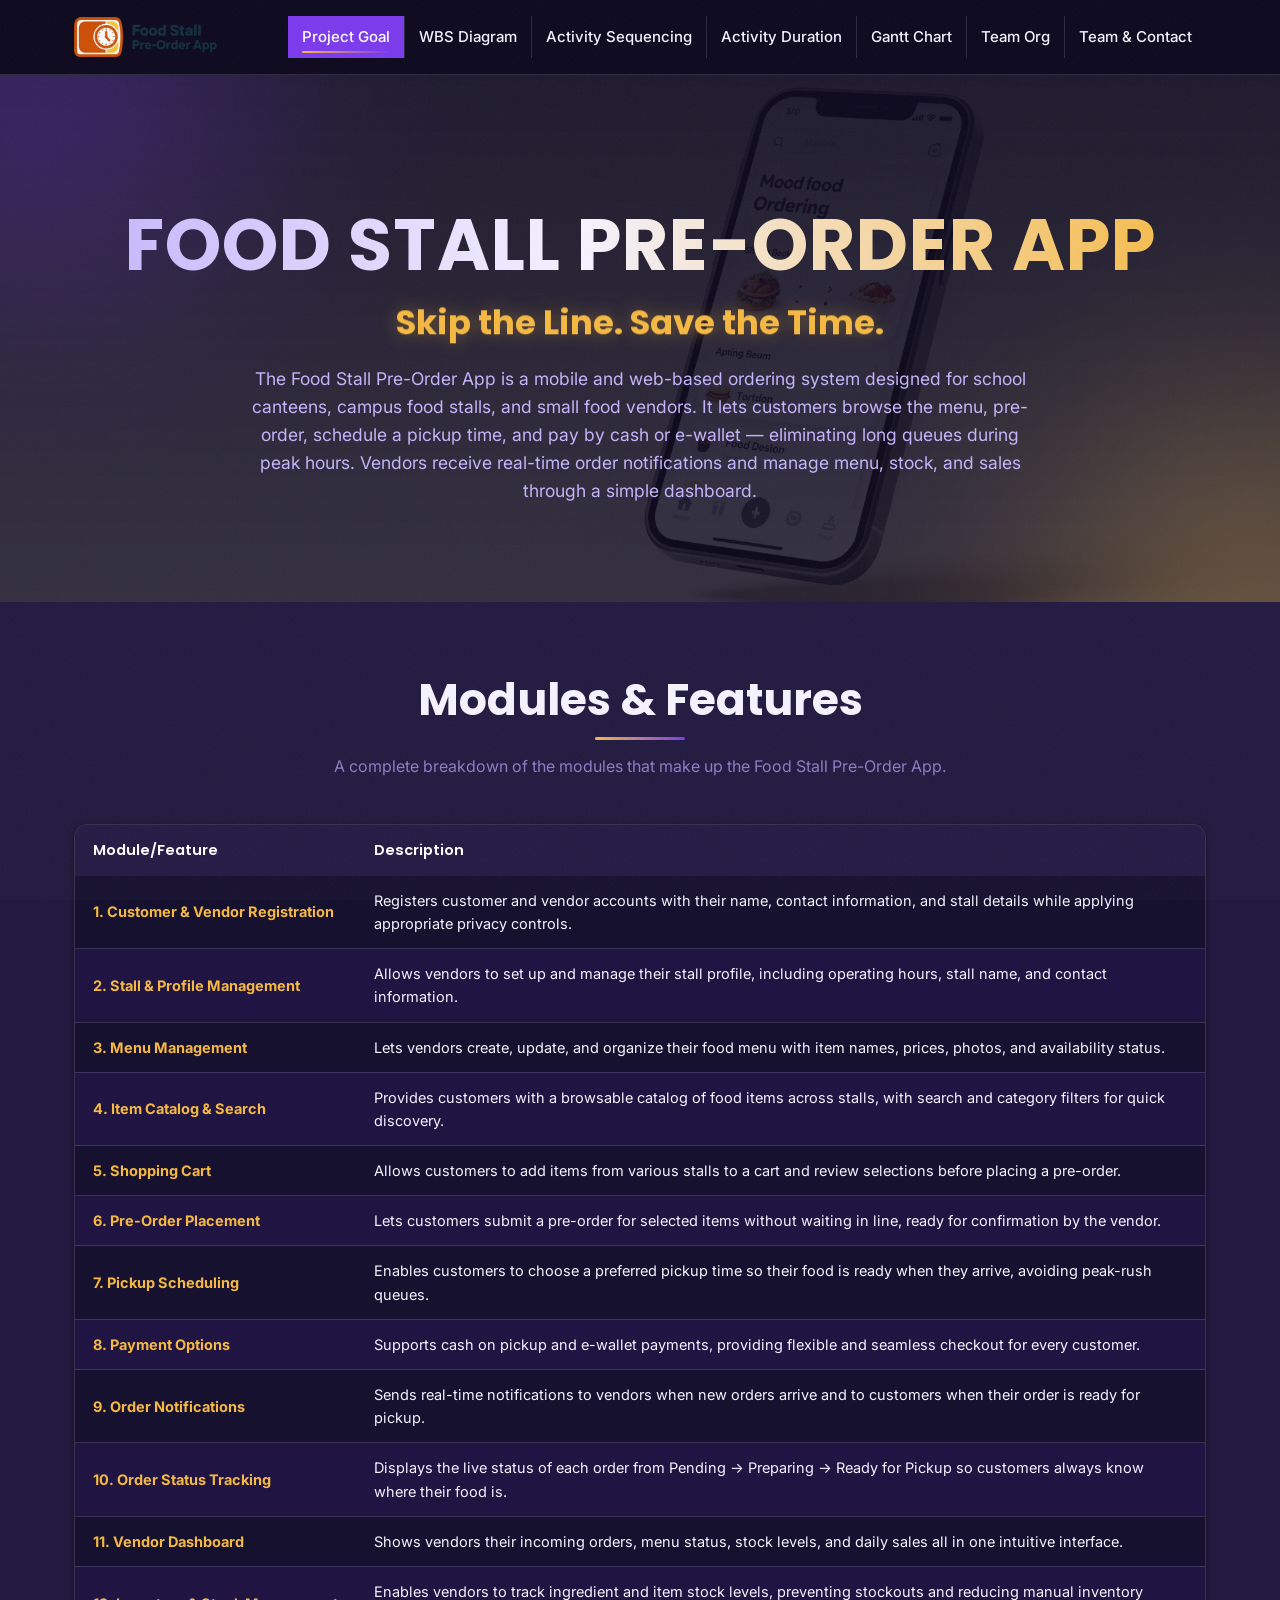
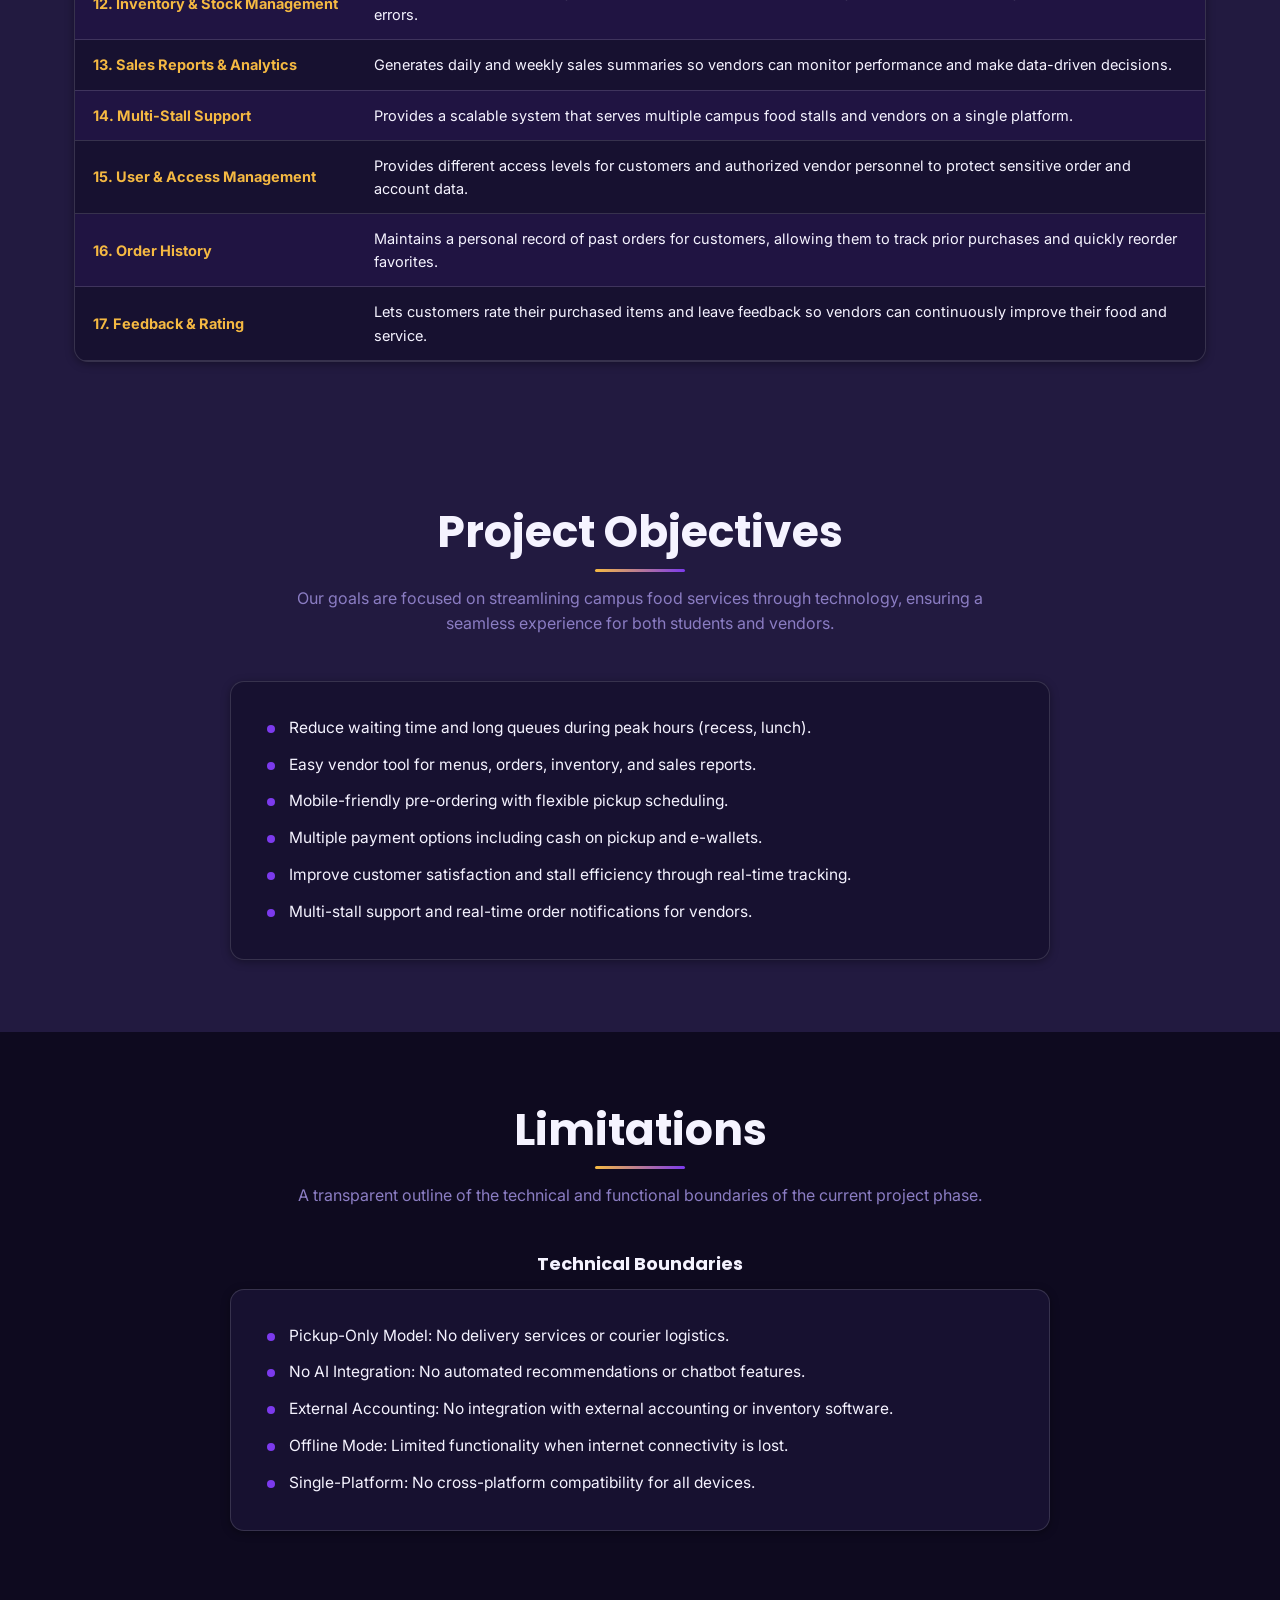
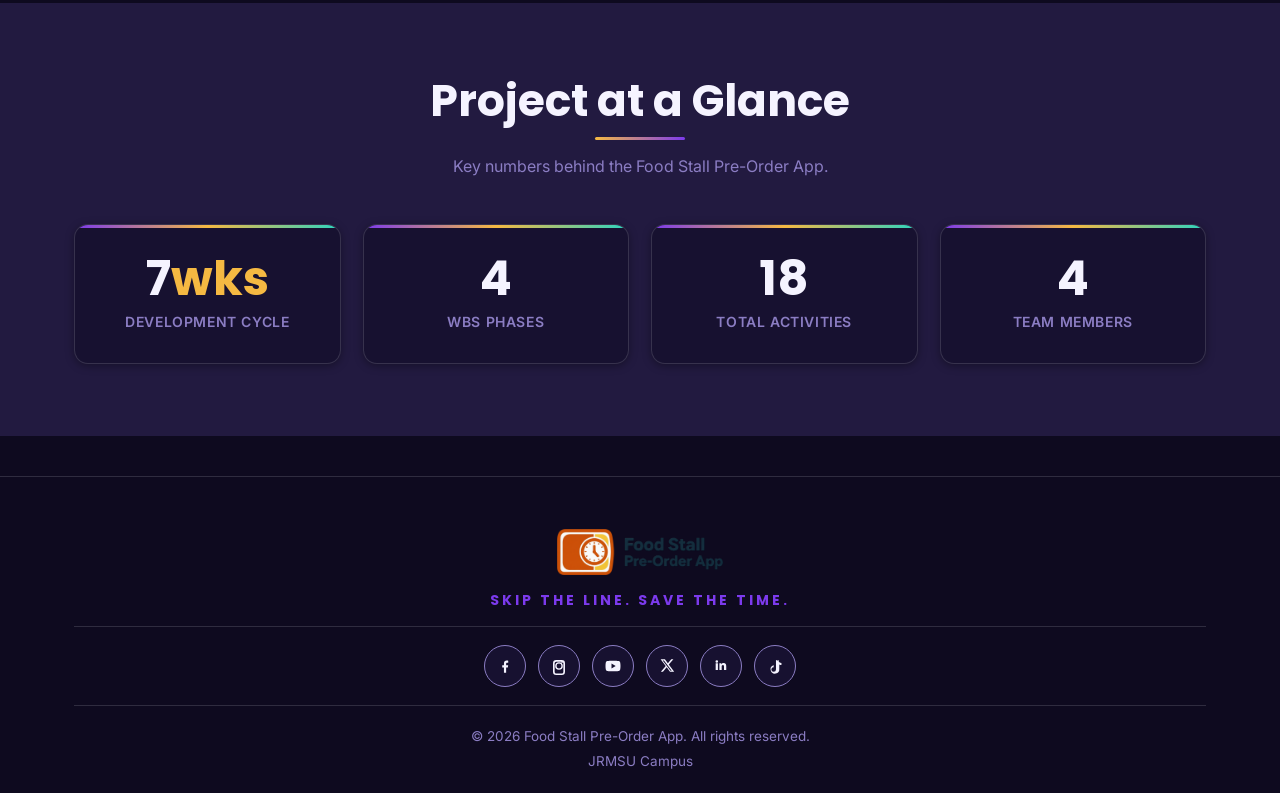
==== commit db0550c9: "Remove canteen problem and features sections Removed sections detailing the campus canteen problem, " ====
--- a/index.html
+++ b/index.html
@@ -51,96 +51,6 @@
         </p>
       </div>
     </section>
-
-    <!-- PROBLEM -->
-    <section class="section">
-      <div class="container">
-        <h2 class="section-title text-center">The Campus Canteen Problem</h2>
-        <div class="grid-3">
-          <article class="card">
-            <h5>Long Wait Times</h5>
-            <p>Students waste precious break time standing in long queues during peak hours, leading to significant time
-              loss and reduced productivity.</p>
-          </article>
-          <article class="card">
-            <h5>Lost Sales</h5>
-            <p>Walk-away customers and missed orders due to the chaos of manual handling at the counter result in
-              significant revenue loss for vendors.</p>
-          </article>
-          <article class="card">
-            <h5>Manual Order Chaos</h5>
-            <p>Manual order entry and inventory management are prone to human error, causing mistakes, stockouts, and
-              overall operational inefficiency.</p>
-          </article>
-        </div>
-      </div>
-    </section>
-
-    <!-- HOW IT WORKS -->
-    <section class="section">
-      <div class="container">
-        <h2 class="section-title text-center">How It Works</h2>
-        <p class="section-sub text-center">A four-step journey to skip the line and save your time.</p>
-        <div class="grid-4">
-          <article class="card">
-            <img class="card-img" src="img/step-browse-menu.jpg" alt="Browse the campus menu on your phone" />
-            <h5>Browse Menu</h5>
-            <p>Explore the full selection of campus food stalls and canteens from your phone.</p>
-          </article>
-          <article class="card">
-            <img class="card-img" src="img/step-place-order.jpg" alt="Place your pre-order" />
-            <h5>Place Order</h5>
-            <p>Select your favorite items and customize your meal with ease using the app interface.</p>
-          </article>
-          <article class="card">
-            <img class="card-img" src="img/step-pick-time.jpg" alt="Pick a pickup time" />
-            <h5>Pick a Time</h5>
-            <p>Schedule your pickup time to avoid the peak rush and ensure your food is ready when you are.</p>
-          </article>
-          <article class="card">
-            <img class="card-img" src="img/step-grab-go.jpg" alt="Grab and go" />
-            <h5>Grab &amp; Go</h5>
-            <p>Enjoy your meal at your own pace, no more waiting in the long canteen lines.</p>
-          </article>
-        </div>
-      </div>
-    </section>
-
-    <!-- FEATURES -->
-    <section class="section section-alt">
-      <div class="container">
-        <h2 class="section-title text-center">Core Features</h2>
-        <p class="section-sub text-center">Streamline your campus food experience with our smart pre-ordering and vendor
-          management system.</p>
-        <div class="grid-2">
-          <article class="card">
-            <img class="feature-icon" src="img/feat-preorder.jpg" alt="Pre-order and scheduled pickup" />
-            <h5>Pre-Order &amp; Scheduled Pickup</h5>
-            <p>Choose your favorite meals and schedule a pickup time. No more waiting in the long lines during peak
-              hours.</p>
-          </article>
-          <article class="card">
-            <img class="feature-icon" src="img/feat-dashboard.jpg" alt="Live vendor dashboard" />
-            <h5>Live Vendor Dashboard</h5>
-            <p>Real-time order notifications, stock management, and menu control all in one intuitive interface for your
-              stall.</p>
-          </article>
-          <article class="card">
-            <img class="feature-icon" src="img/feat-payment.jpg" alt="Flexible payment options" />
-            <h5>Flexible Payment</h5>
-            <p>Pay by cash on pickup or e-wallet. Multiple payment options to ensure a seamless and secure transaction
-              for every customer.</p>
-          </article>
-          <article class="card">
-            <img class="feature-icon" src="img/feat-reports.jpg" alt="Clear sales reports" />
-            <h5>Clear Sales Reports</h5>
-            <p>Track daily and weekly sales performance with detailed reports. Perfect for vendors to manage inventory
-              and boost profits.</p>
-          </article>
-        </div>
-      </div>
-    </section>
-
     <!-- MODULES & FEATURES -->
     <section class="section section-alt">
       <div class="container">
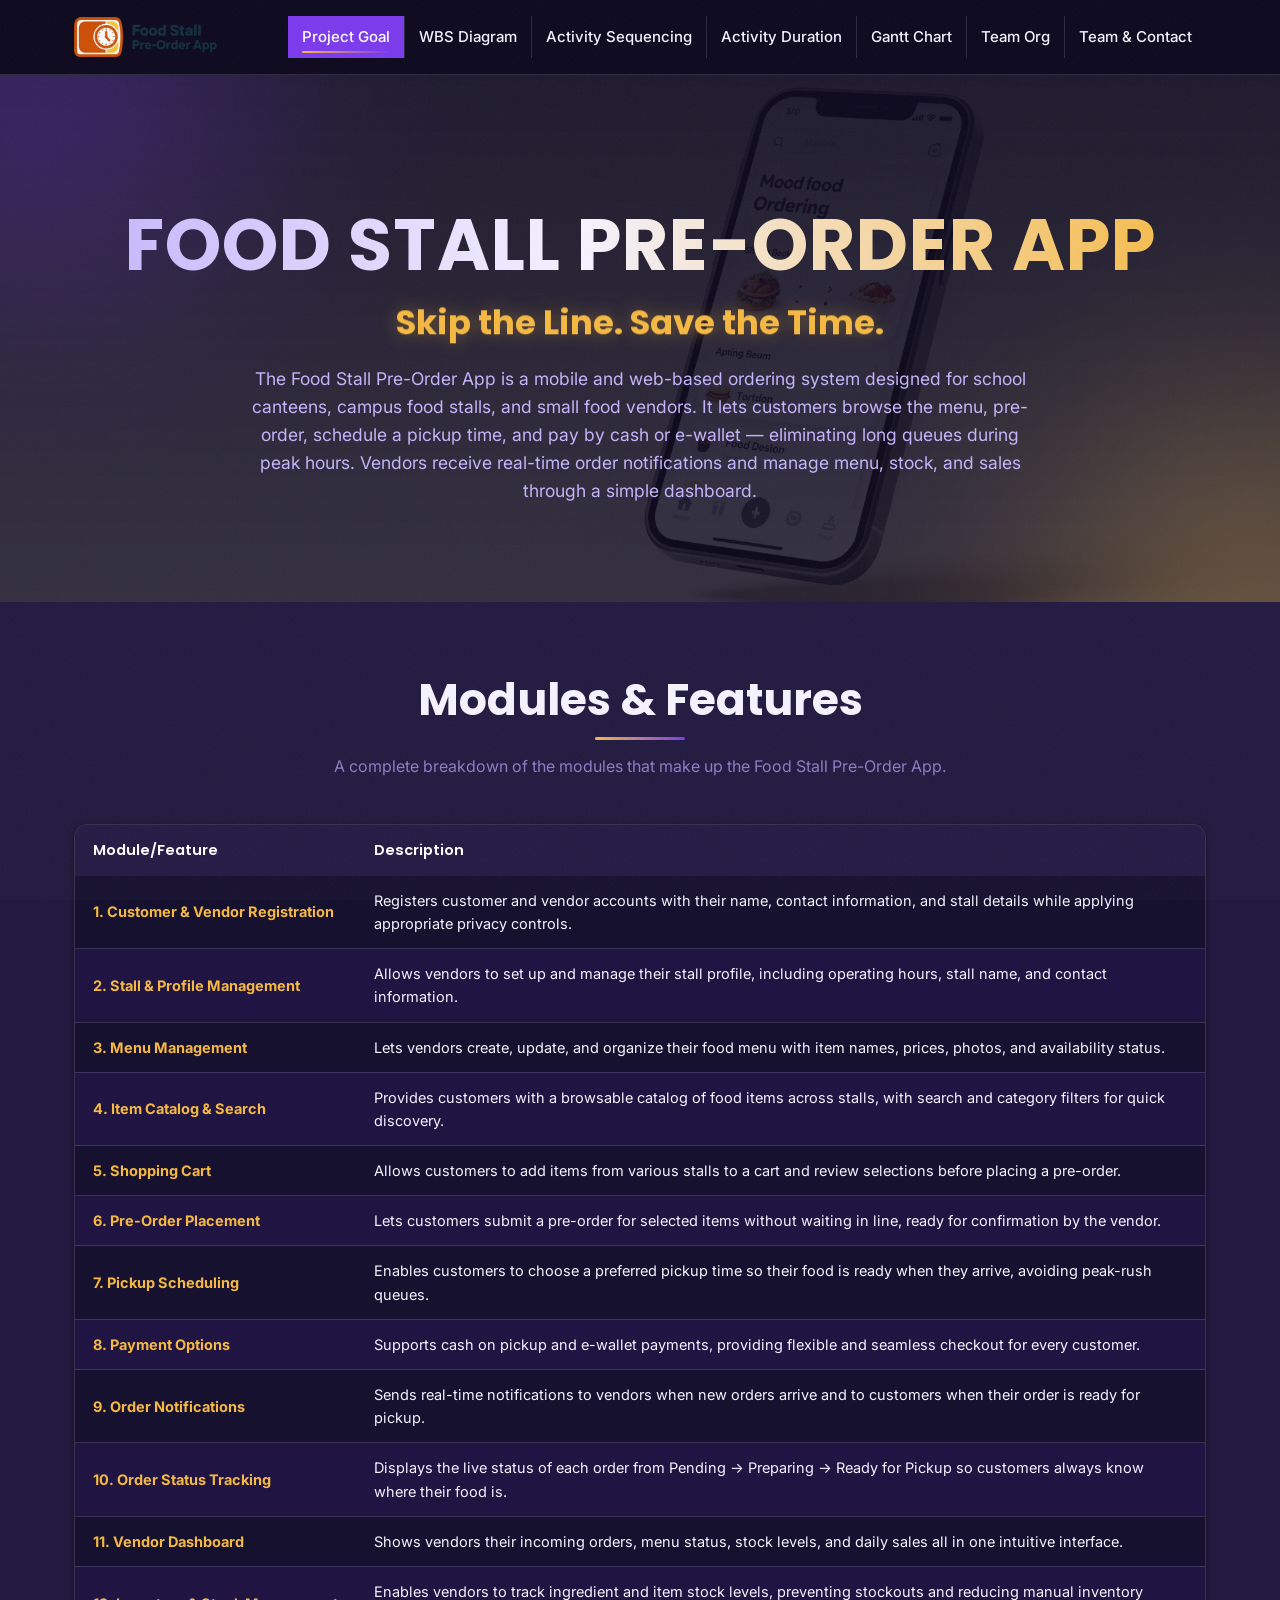
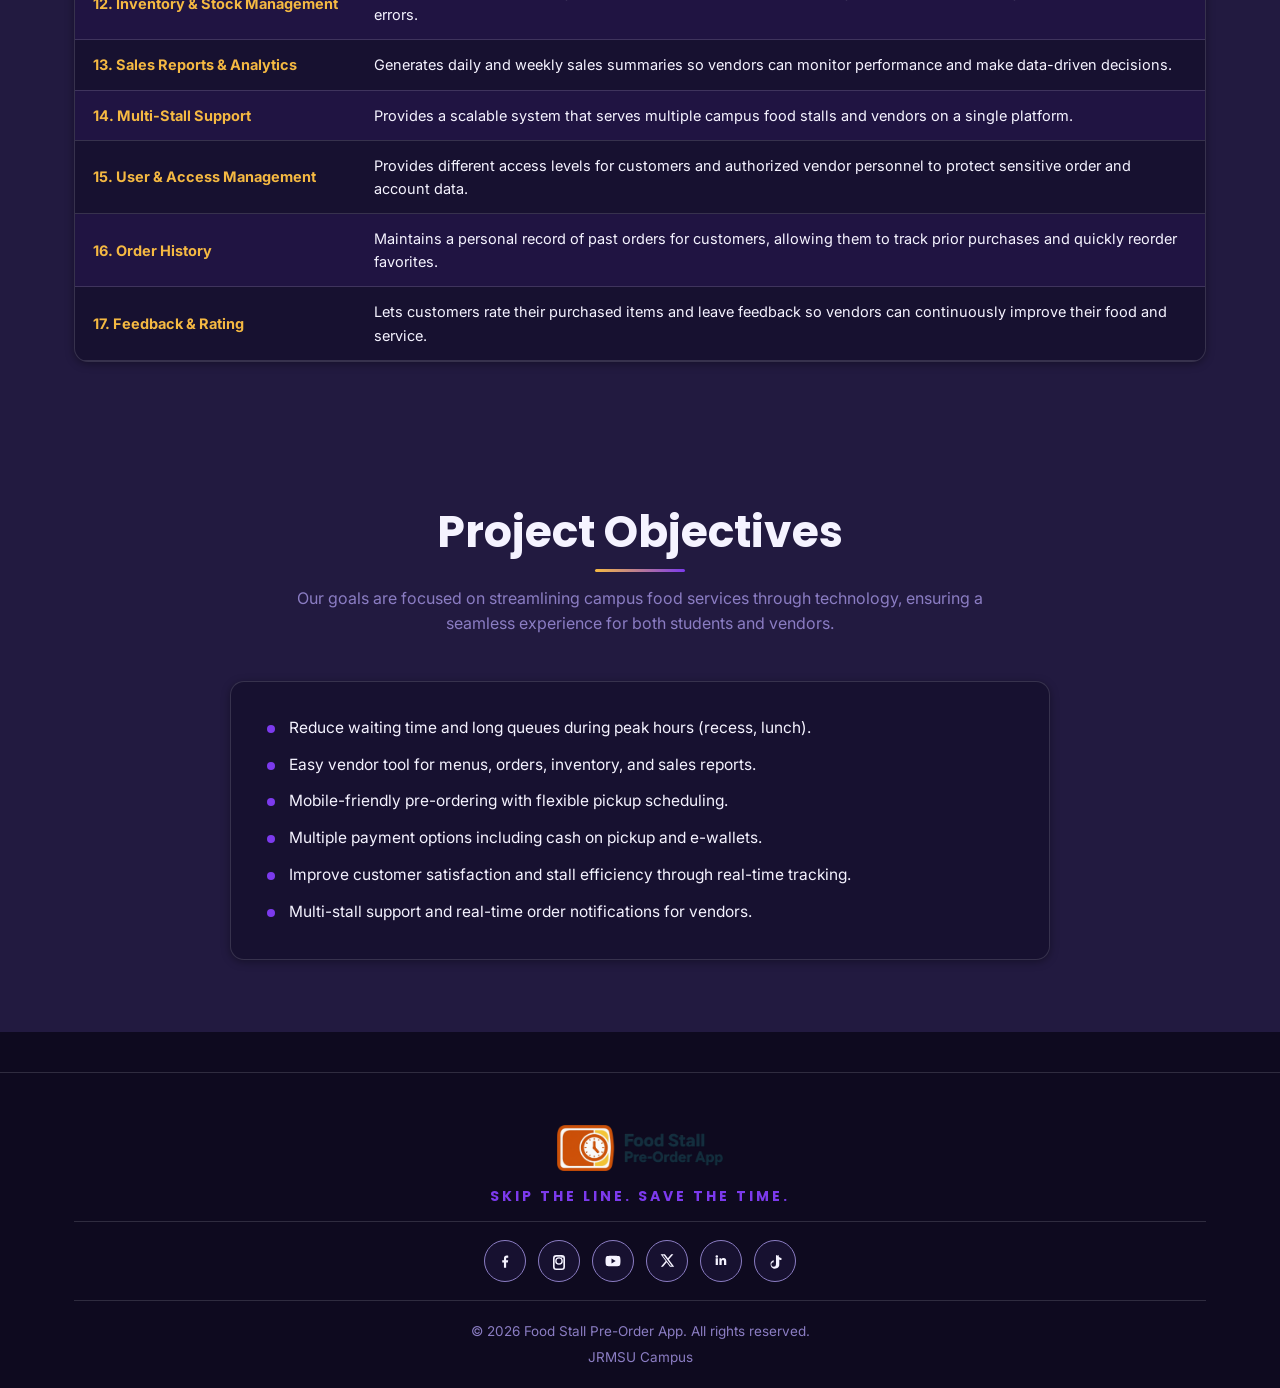
==== commit 994aaee4: "Update index.html" ====
--- a/index.html
+++ b/index.html
@@ -181,58 +181,7 @@
       </div>
     </section>
 
-    <!-- LIMITATIONS -->
-    <section class="section">
-      <div class="container text-center">
-        <h2 class="section-title">Limitations</h2>
-        <p class="section-sub">A transparent outline of the technical and functional boundaries of the current project
-          phase.</p>
-      </div>
-      <div class="container">
-        <h5 class="text-center section-label">Technical Boundaries</h5>
-        <div class="list-wrap">
-          <div class="list-block">
-            <ul>
-              <li>Pickup-Only Model: No delivery services or courier logistics.</li>
-              <li>No AI Integration: No automated recommendations or chatbot features.</li>
-              <li>External Accounting: No integration with external accounting or inventory software.</li>
-              <li>Offline Mode: Limited functionality when internet connectivity is lost.</li>
-              <li>Single-Platform: No cross-platform compatibility for all devices.</li>
-            </ul>
-          </div>
-        </div>
-      </div>
-    </section>
-
-
-    <!-- STATS -->
-    <section class="section section-alt">
-      <div class="container">
-        <div class="text-center">
-          <h2 class="section-title">Project at a Glance</h2>
-          <p class="section-sub">Key numbers behind the Food Stall Pre-Order App.</p>
-        </div>
-        <div class="stats-grid">
-          <div class="stat-card">
-            <div class="stat-num" data-count="10" data-suffix="wks">0</div>
-            <div class="stat-lbl">Development Cycle</div>
-          </div>
-          <div class="stat-card">
-            <div class="stat-num" data-count="6" data-suffix="">0</div>
-            <div class="stat-lbl">WBS Phases</div>
-          </div>
-          <div class="stat-card">
-            <div class="stat-num" data-count="24" data-suffix="">0</div>
-            <div class="stat-lbl">Total Activities</div>
-          </div>
-          <div class="stat-card">
-            <div class="stat-num" data-count="5" data-suffix="">0</div>
-            <div class="stat-lbl">Team Members</div>
-          </div>
-        </div>
-      </div>
-    </section>
-
+  
   </main>
 
   <footer class="site-footer">
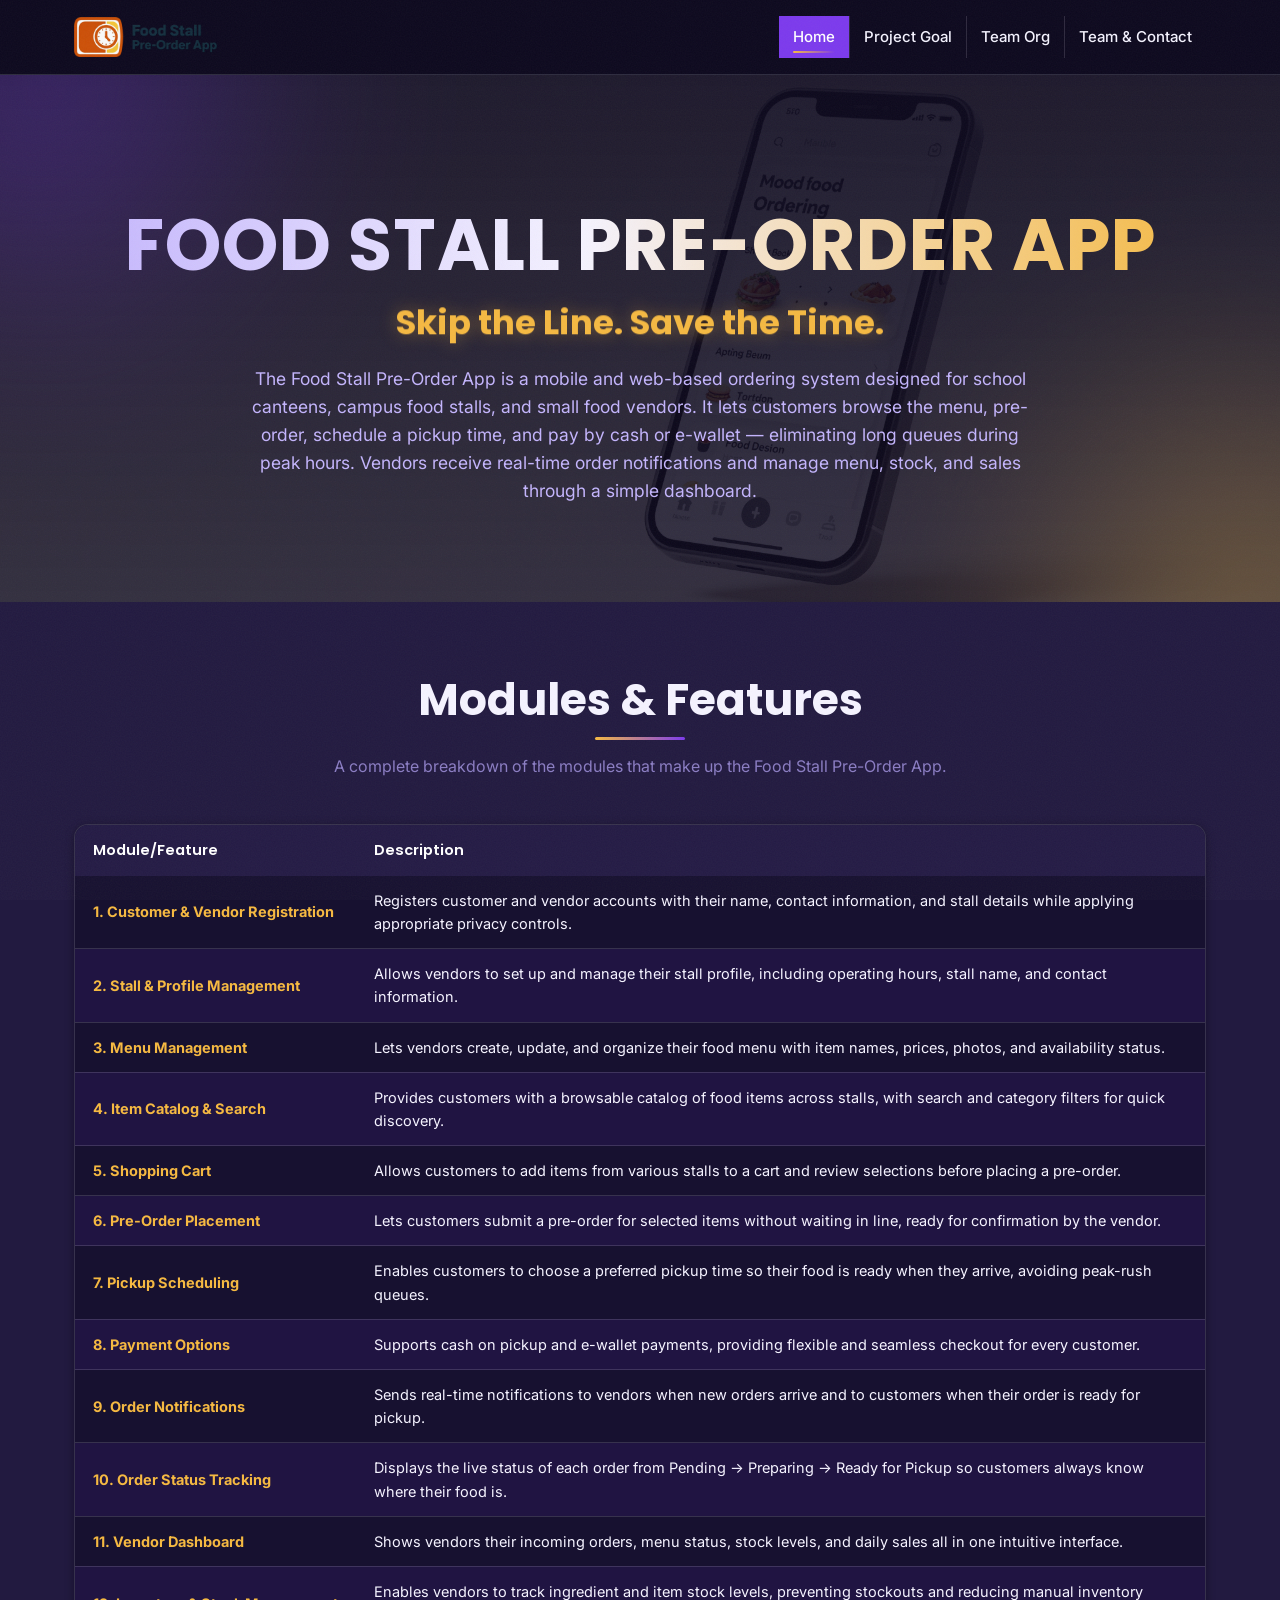
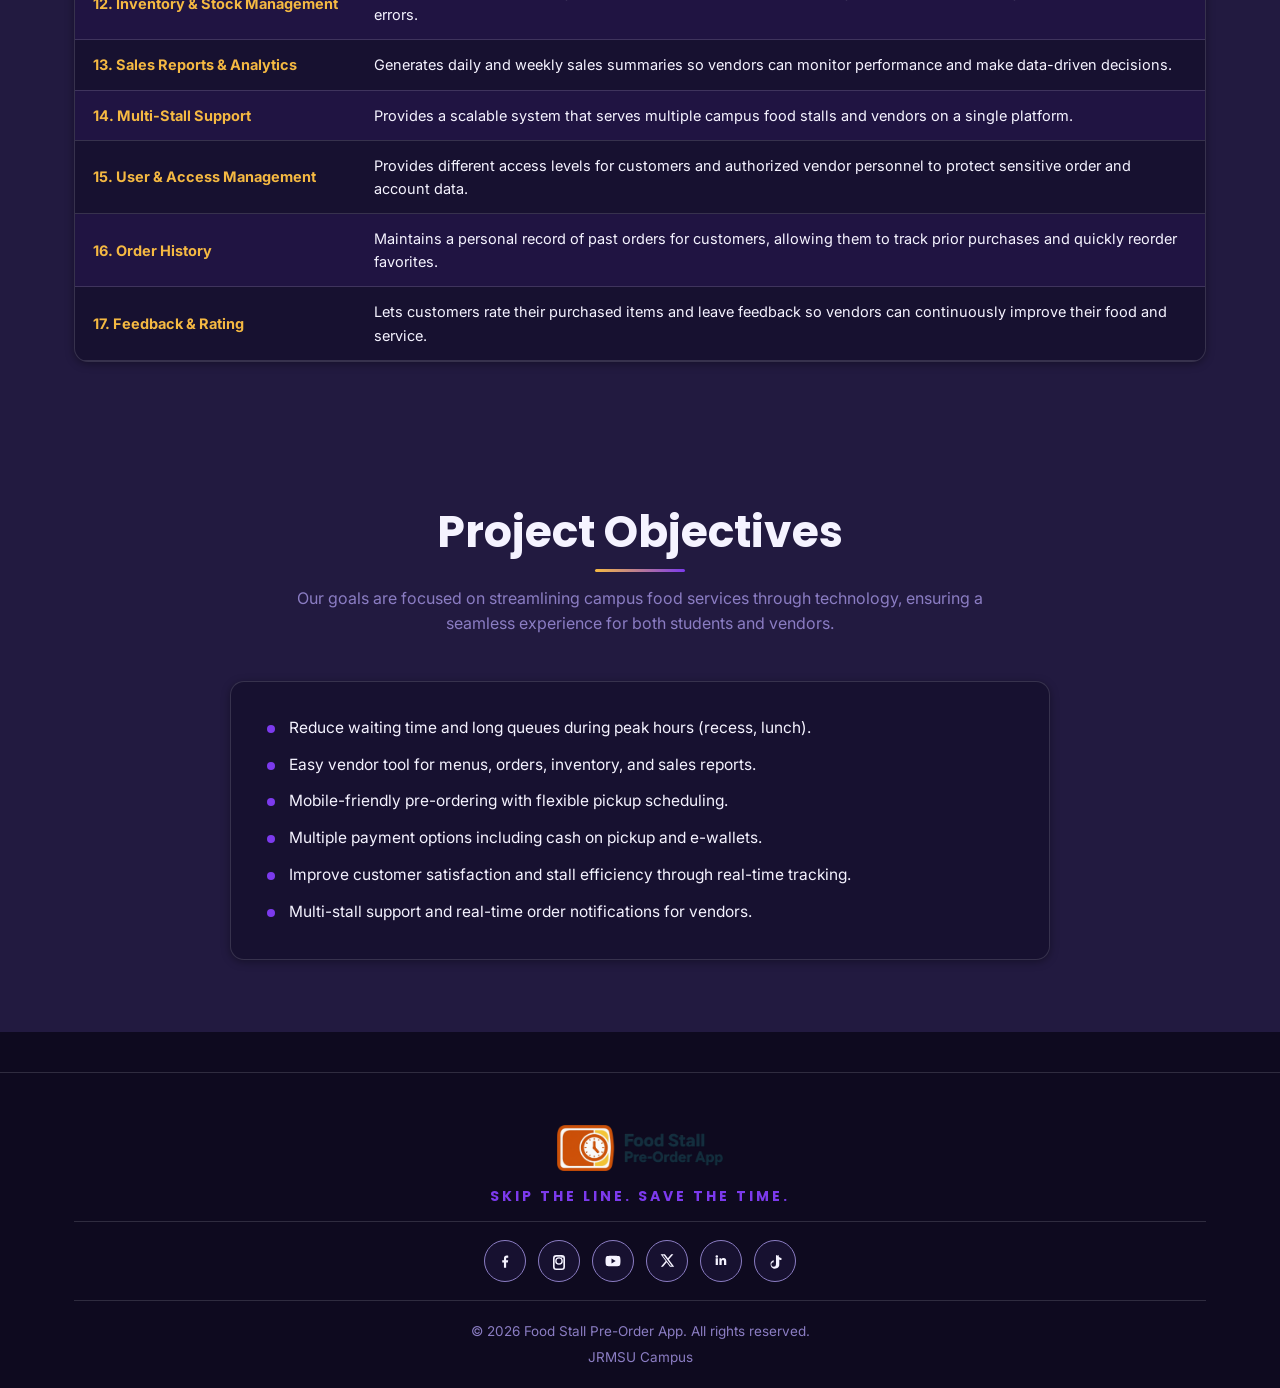
==== commit 5de465a5: "imong mensahe dinhi" ====
--- a/index.html
+++ b/index.html
@@ -22,13 +22,8 @@
       </a>
       <button class="nav-toggle" aria-label="Toggle menu" aria-expanded="false">☰</button>
       <nav class="nav-menu">
-        <a href="index.html" data-nav="home">Project Goal</a>
-        
-        <a href="wbs-diagram.html" data-nav="wbs">WBS Diagram</a>
-        <a href="activity-sequencing.html" data-nav="sequencing">Activity Sequencing</a>
-        <a href="activity-duration.html" data-nav="duration">Activity Duration</a>
-        
-        <a href="gantt-chart.html" data-nav="gantt">Gantt Chart</a>
+        <a href="index.html" data-nav="home">Home</a>        
+        <a href="project_goal.html" data-nav="gantt">Project Goal</a>
         <a href="team-organization.html" data-nav="org">Team Org</a>
         <a href="team-contact.html" data-nav="team">Team &amp; Contact</a>
       </nav>
